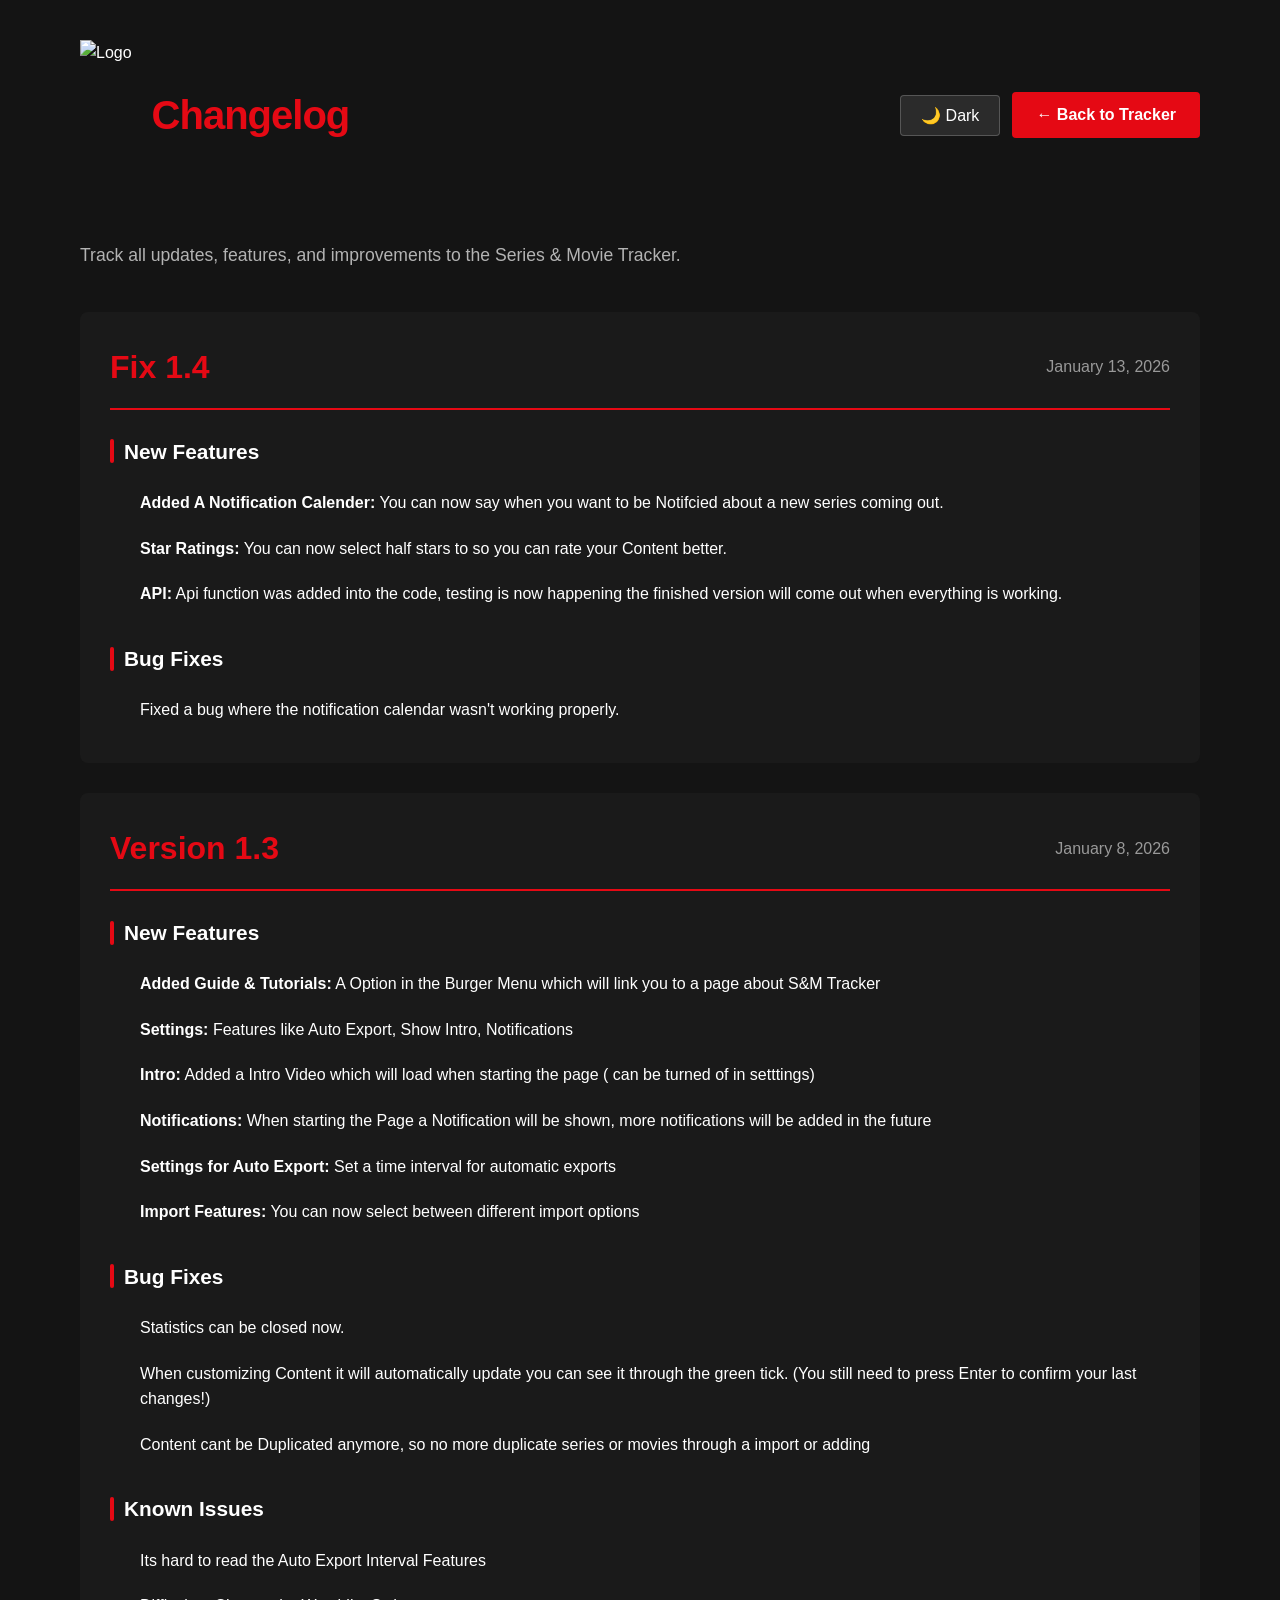
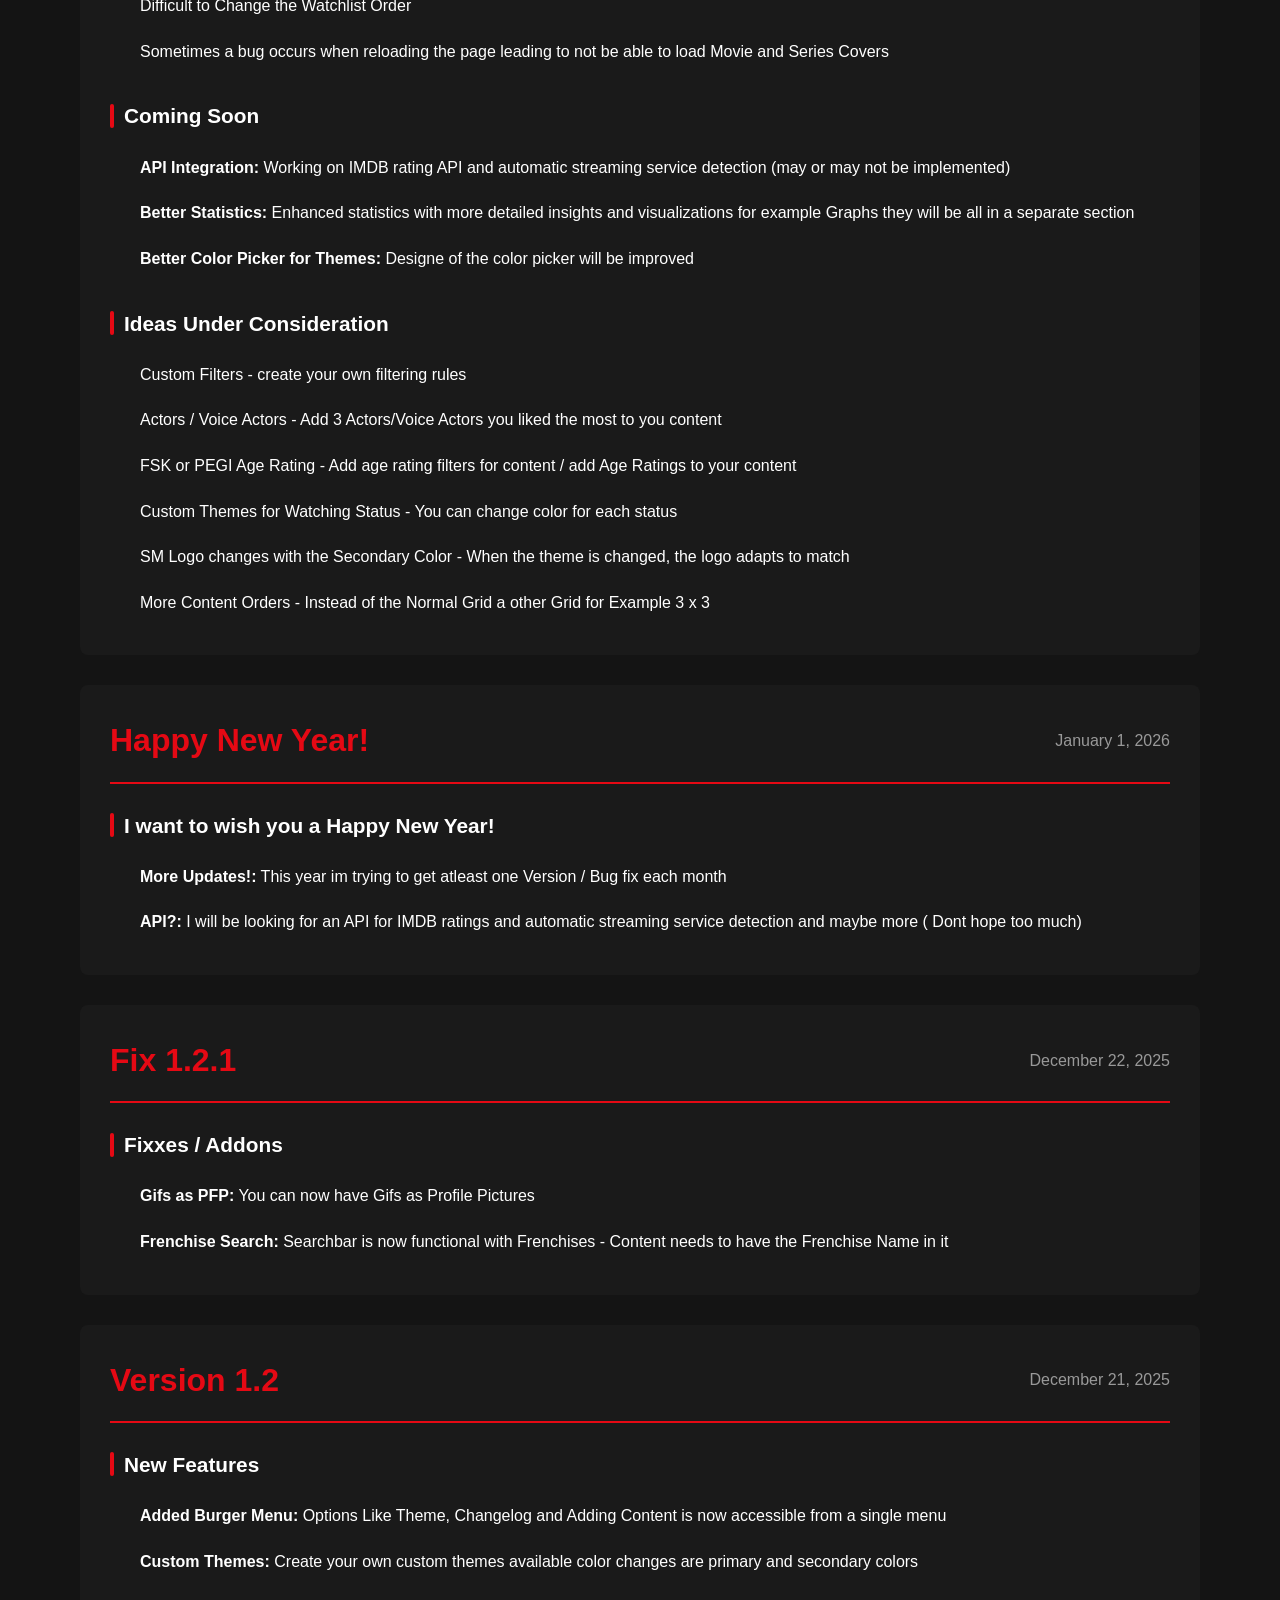
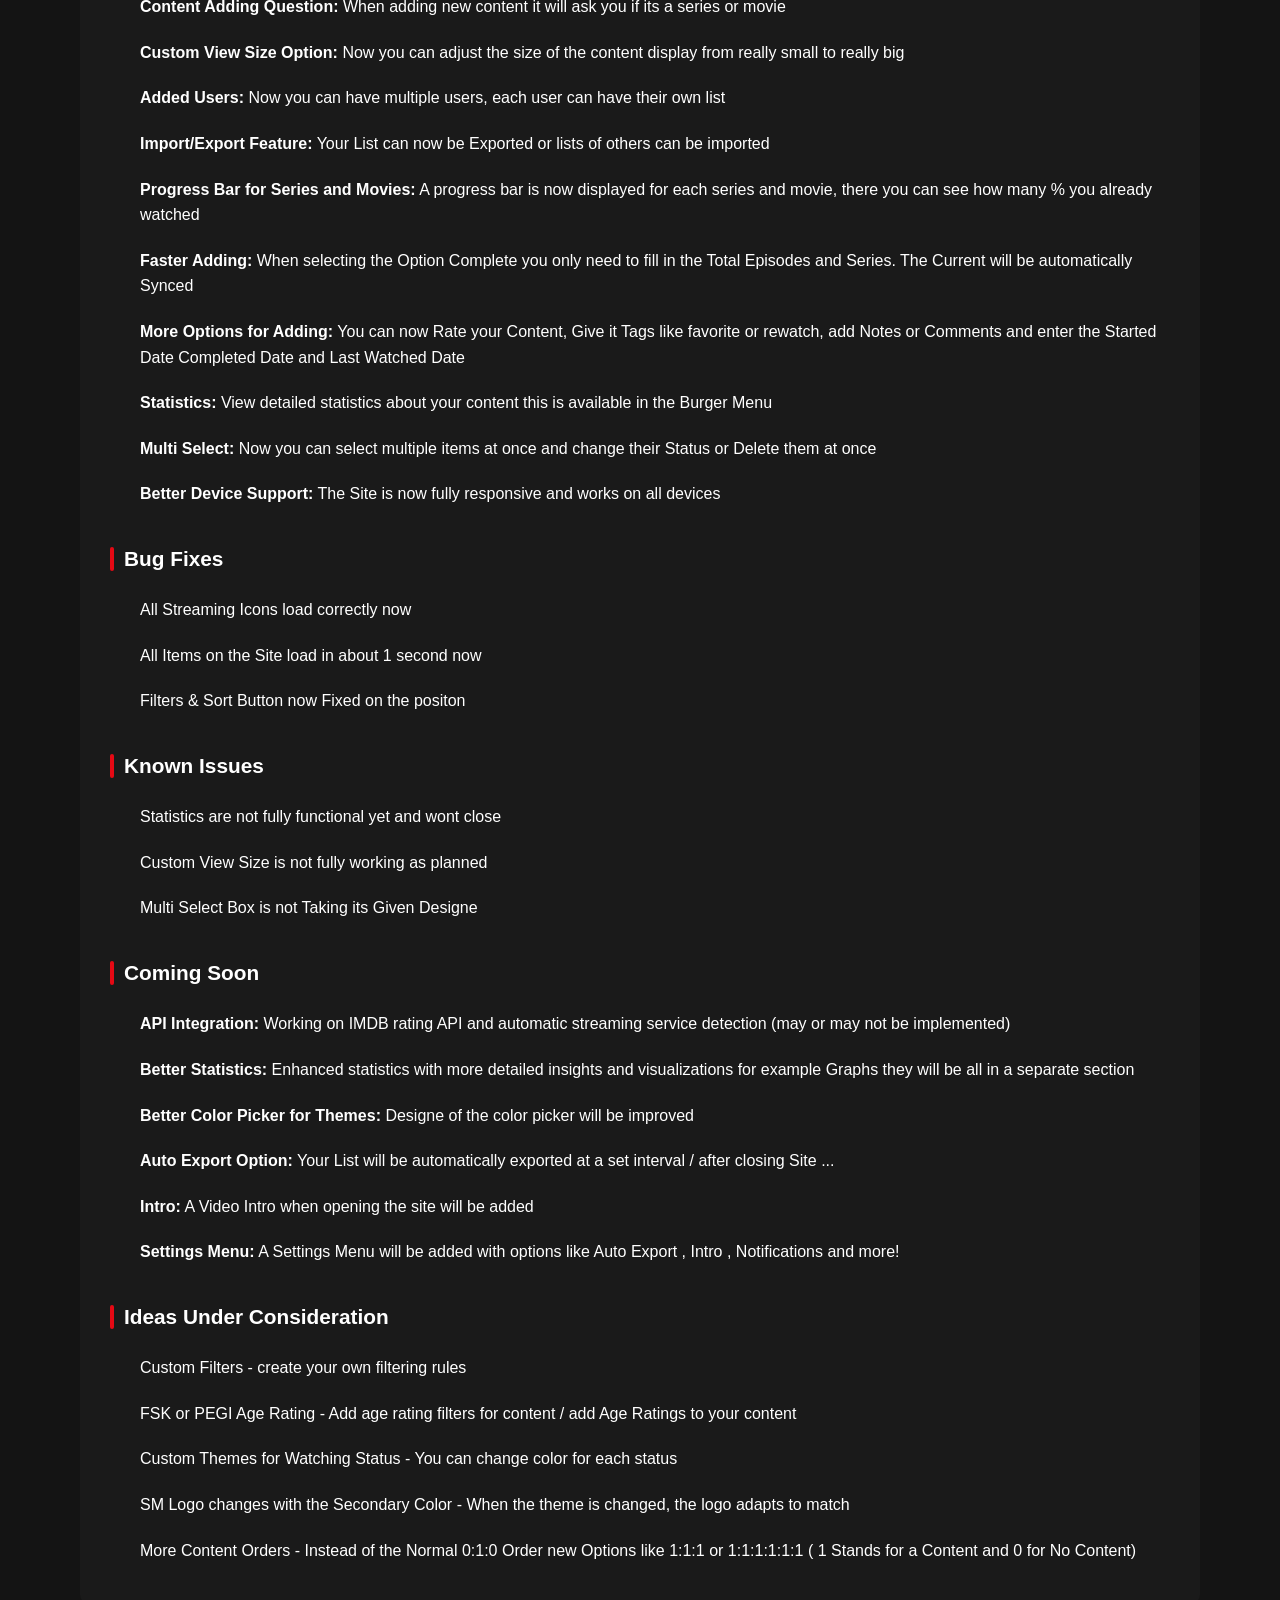
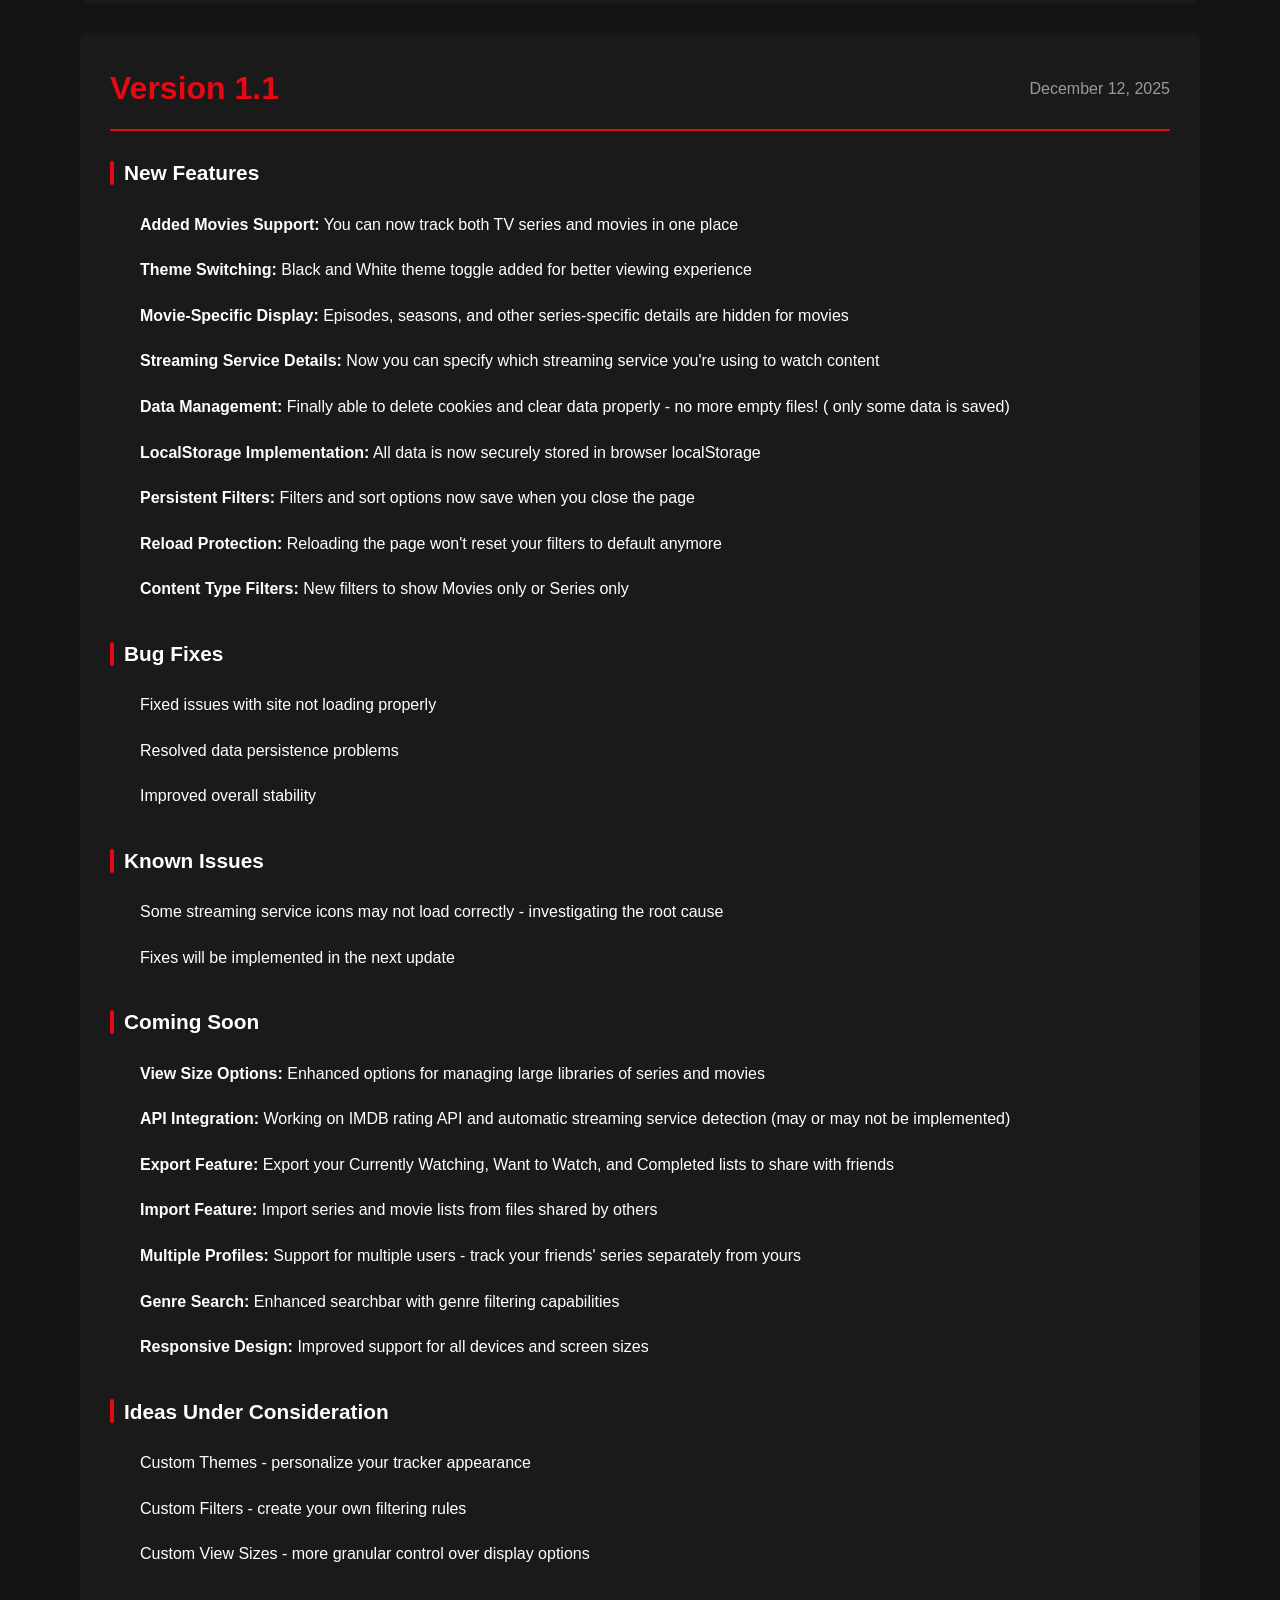
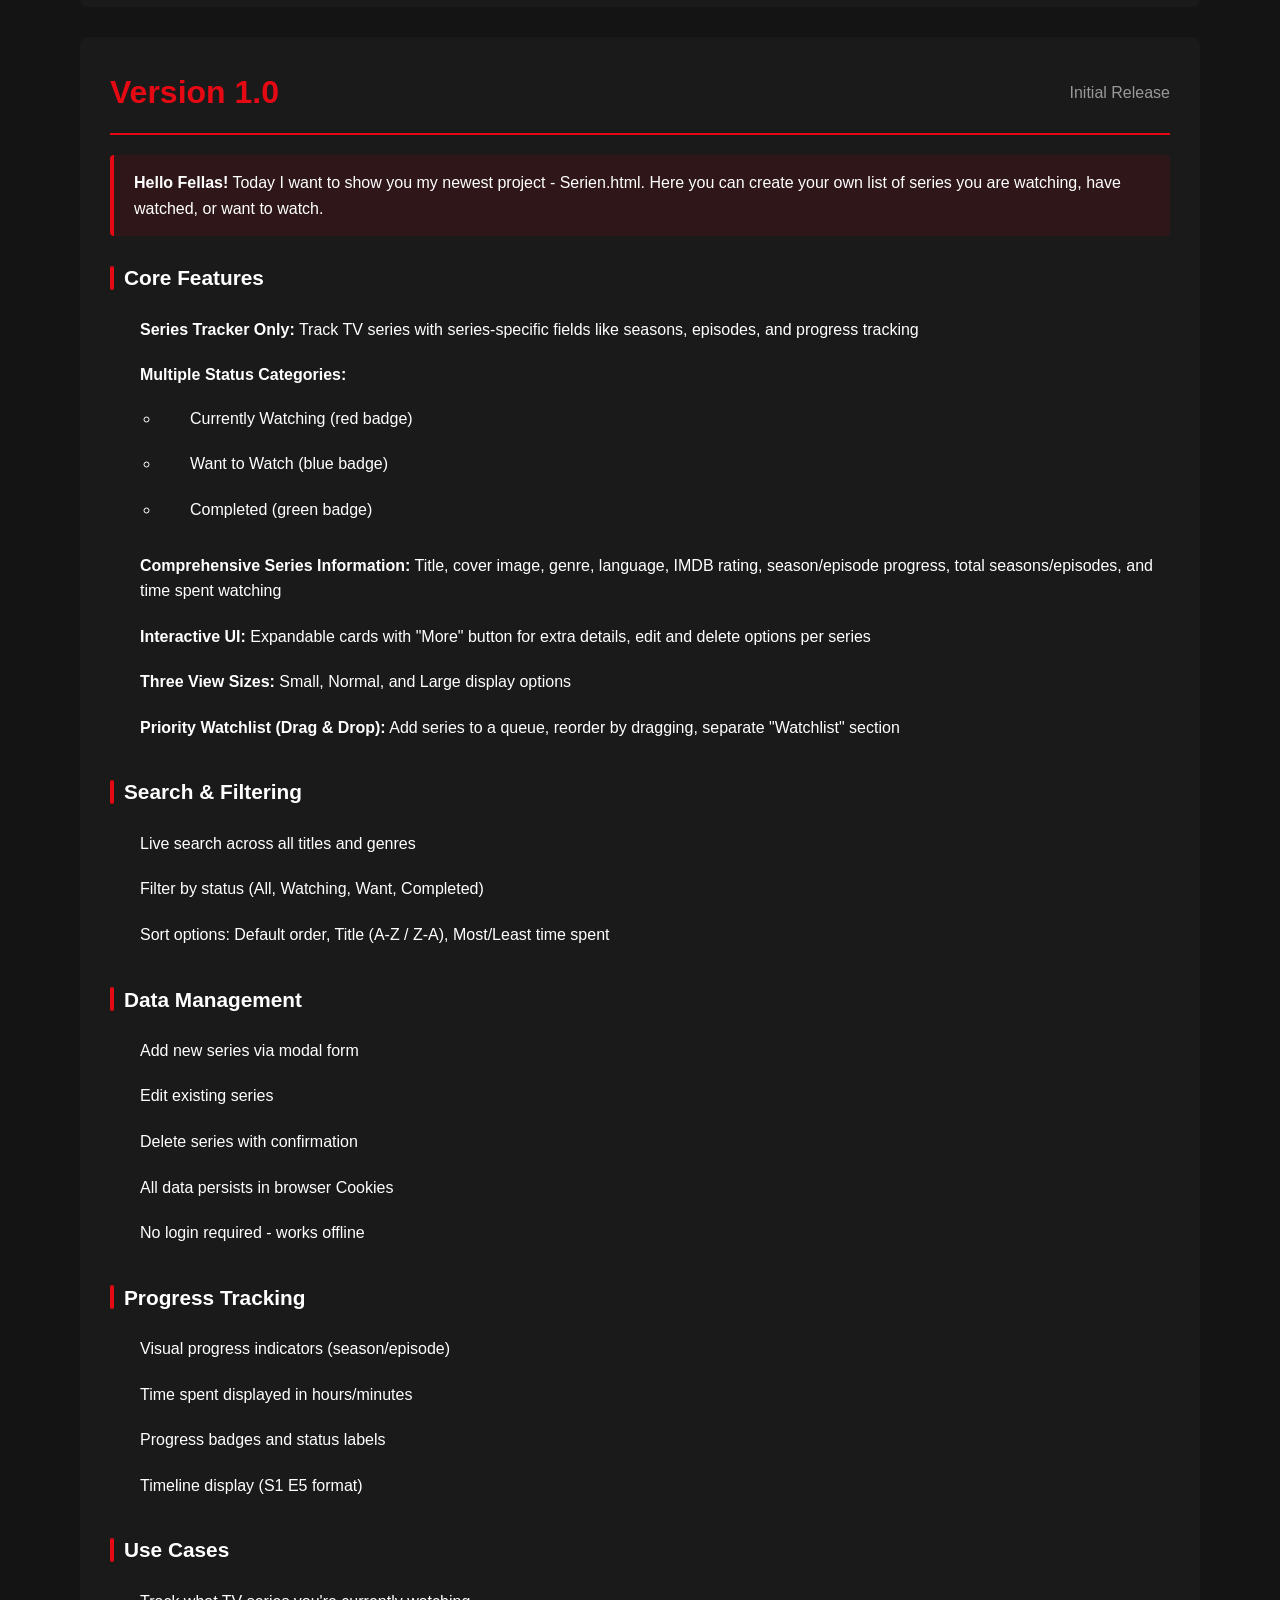
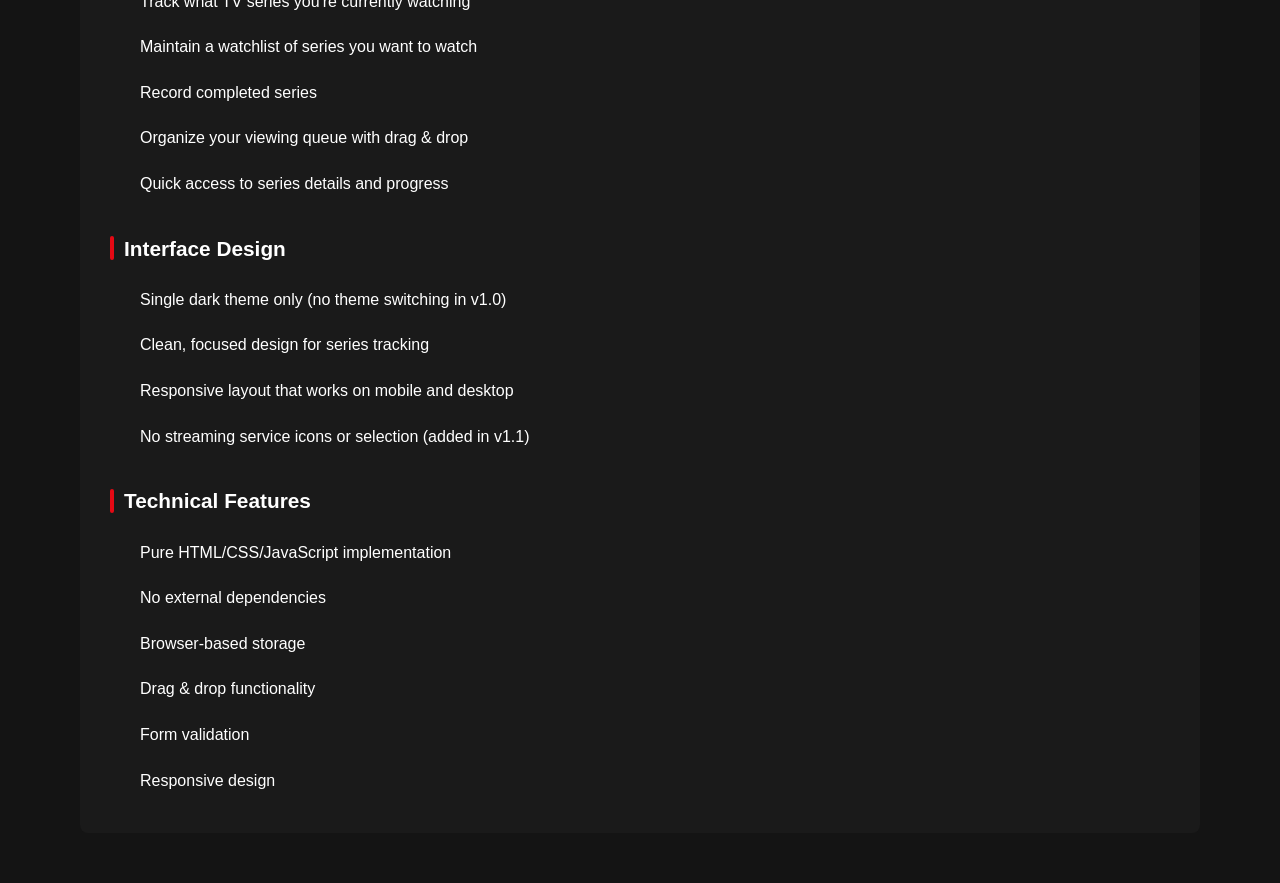
==== ChangelogSerien.html @ c79b3bf5 "Add files via upload" ====
<!DOCTYPE html>
<html lang="en">
<head>
    <meta charset="UTF-8">
    <meta name="viewport" content="width=device-width, initial-scale=1.0">
    <link rel="icon" type="image/png" sizes="512x512" href="https://img.icons8.com/?size=100&id=yPOgUFWHVx7X&format=png&color=000000">
    <title>Changelog - Series & Movie Tracker</title>
    <style>
        * {
            margin: 0;
            padding: 0;
            box-sizing: border-box;
            font-family: 'Helvetica Neue', Arial, sans-serif;
        }

        body {
            background-color: #141414;
            color: #ffffff;
            line-height: 1.6;
            transition: background-color 0.3s, color 0.3s;
        }

        body.light-theme {
            background-color: #f5f5f5;
            color: #333333;
        }

        body.light-theme .version-card {
            background-color: #ffffff;
            box-shadow: 0 2px 8px rgba(0, 0, 0, 0.1);
        }

        body.light-theme .section-title {
            color: #333333;
        }

        body.light-theme .theme-toggle {
            background-color: rgba(0, 0, 0, 0.05);
            color: #333333;
            border: 1px solid #ddd;
        }

        body.light-theme .nav-link {
            background-color: rgba(0, 0, 0, 0.05);
            color: #333333;
            border: 1px solid #ddd;
        }

        body.light-theme h1 {
            color: #e50914;
        }

        .container {
            max-width: 1200px;
            margin: 0 auto;
            padding: 20px 40px;
        }

        header {
            display: flex;
            justify-content: space-between;
            align-items: center;
            padding: 20px 0;
            margin-bottom: 30px;
            flex-wrap: wrap;
            gap: 20px;
        }

        .header-left {
            display: flex;
            align-items: center;
            gap: 20px;
        }

        .header-controls {
            display: flex;
            gap: 12px;
            align-items: center;
        }

        h1 {
            color: #e50914;
            font-size: 2.5rem;
            font-weight: 700;
            letter-spacing: -1px;
        }

        .theme-toggle {
            background-color: rgba(255, 255, 255, 0.1);
            color: #ffffff;
            border: 1px solid rgba(255, 255, 255, 0.2);
            padding: 10px 20px;
            border-radius: 4px;
            cursor: pointer;
            font-size: 1rem;
            transition: all 0.2s;
        }

        .theme-toggle:hover {
            background-color: rgba(255, 255, 255, 0.15);
        }

        body.light-theme .theme-toggle:hover {
            background-color: rgba(0, 0, 0, 0.1);
        }

        .nav-link {
            background-color: #e50914;
            color: white;
            border: none;
            padding: 10px 24px;
            border-radius: 4px;
            cursor: pointer;
            font-weight: 600;
            font-size: 1rem;
            transition: background-color 0.2s;
            text-decoration: none;
            display: inline-block;
        }

        .nav-link:hover {
            background-color: #f40612;
        }

        .changelog-content {
            margin-top: 30px;
        }

        .version-card {
            background-color: #1a1a1a;
            border-radius: 8px;
            padding: 30px;
            margin-bottom: 30px;
            transition: all 0.3s;
        }

        .version-card:hover {
            background-color: #222;
            transform: translateY(-2px);
        }

        .version-header {
            display: flex;
            justify-content: space-between;
            align-items: center;
            margin-bottom: 20px;
            border-bottom: 2px solid #e50914;
            padding-bottom: 15px;
        }

        .version-number {
            font-size: 2rem;
            font-weight: 700;
            color: #e50914;
        }

        .version-date {
            font-size: 1rem;
            color: #999;
        }

        .section-title {
            font-size: 1.3rem;
            font-weight: 600;
            color: #ffffff;
            margin-top: 25px;
            margin-bottom: 12px;
            display: flex;
            align-items: center;
            gap: 10px;
        }

        .section-title::before {
            content: '';
            width: 4px;
            height: 24px;
            background-color: #e50914;
            border-radius: 2px;
        }

        .feature-list, .bug-list, .future-list, .idea-list {
            list-style: none;
            padding-left: 0;
        }

        .feature-list li, .bug-list li, .future-list li, .idea-list li {
            padding: 10px 0;
            padding-left: 30px;
            position: relative;
            line-height: 1.6;
        }

        .feature-list li::before {
            content: '';
            position: absolute;
            left: 0;
            top: 10px;
        }

        .bug-list li::before {
            content: '';
            position: absolute;
            left: 0;
            top: 10px;
        }

        .future-list li::before {
            content: '';
            position: absolute;
            left: 0;
            top: 10px;
        }

        .idea-list li::before {
            content: '';
            position: absolute;
            left: 0;
            top: 10px;
        }

        .note-section {
            background-color: rgba(229, 9, 20, 0.1);
            border-left: 4px solid #e50914;
            padding: 15px 20px;
            margin-top: 20px;
            border-radius: 4px;
        }

        .note-section p {
            margin: 0;
            color: #ffffff;
        }

        body.light-theme .note-section {
            background-color: rgba(229, 9, 20, 0.05);
        }

        body.light-theme .note-section p {
            color: #333333;
        }

        .intro-text {
            font-size: 1.1rem;
            color: #b3b3b3;
            margin-bottom: 40px;
            line-height: 1.8;
        }

        body.light-theme .intro-text {
            color: #666666;
        }

        @media (max-width: 768px) {
            .container {
                padding: 20px;
            }

            header {
                flex-direction: column;
                align-items: flex-start;
            }

            .header-left {
                flex-direction: column;
                align-items: flex-start;
                width: 100%;
            }

            .header-controls {
                width: 100%;
                justify-content: space-between;
            }

            h1 {
                font-size: 2rem;
            }

            .version-number {
                font-size: 1.5rem;
            }

            .version-header {
                flex-direction: column;
                align-items: flex-start;
                gap: 10px;
            }
        }
    </style>
</head>
<body>
    <div class="container">
        <header>
            <div class="header-left">
                <img src="https://i.imgur.com/zopUQf6.png" style="height: 150px;" alt="Logo">
                <h1>Changelog</h1>
            </div>
            <div class="header-controls">
                <button class="theme-toggle" id="themeToggle">🌙 Dark</button>
                <a href="Serien.html" class="nav-link">← Back to Tracker</a>
            </div>
        </header>

        <div class="intro-text">
            Track all updates, features, and improvements to the Series & Movie Tracker.
        </div>
          <div class="changelog-content">
            <!-- Fix 1.4 -->
            <div class="version-card">
                <div class="version-header">
                    <span class="version-number">Fix 1.4</span>
                    <span class="version-date">January 13, 2026</span>
                </div>

                <h3 class="section-title">New Features</h3>
                <ul class="feature-list">
                    <li><strong>Added A Notification Calender:</strong> You can now say when you want to be Notifcied about a new series coming out.</li>
                    <li><strong>Star Ratings:</strong> You can now select half stars to so you can rate your Content better.</li>
                    <li><strong>API:</strong> Api function was added into the code, testing is now happening the finished version will come out when everything is working.</li>
                </ul>

                <h3 class="section-title">Bug Fixes</h3>
                <ul class="feature-list">
                    <li>Fixed a bug where the notification calendar wasn't working properly.</li>
                </ul>
            </div>
     <!-- Version 1.3 -->
            <div class="version-card">
                <div class="version-header">
                    <span class="version-number">Version 1.3</span>
                    <span class="version-date">January 8, 2026</span>
                </div>

                <h3 class="section-title">New Features</h3>
                <ul class="feature-list">
                    <li><strong>Added Guide & Tutorials:</strong> A Option in the Burger Menu which will link you to a page about S&M Tracker</li>
                    <li><strong>Settings:</strong> Features like Auto Export, Show Intro, Notifications</li>
                    <li><strong>Intro:</strong> Added a Intro Video which will load when starting the page ( can be turned of in setttings)</li>
                    <li><strong>Notifications:</strong> When starting the Page a Notification will be shown, more notifications will be added in the future</li>
                    <li><strong>Settings for Auto Export:</strong> Set a time interval for automatic exports</li>
                    <li><strong>Import Features:</strong> You can now select between different import options</li>
                </ul>

                <h3 class="section-title">Bug Fixes</h3>
                <ul class="feature-list">
                    <li>Statistics can be closed now.</li>
                    <li> When customizing Content it will automatically update you can see it through the green tick. (You still need to press Enter to confirm your last changes!)
                    </li>
                    <li>Content cant be Duplicated anymore, so no more duplicate series or movies through a import or adding</li>
                </ul>

                <h3 class="section-title">Known Issues</h3>
                <ul class="bug-list">
                    <li>Its hard to read the Auto Export Interval Features</li>
                    <li>Difficult to Change the Watchlist Order </li>
                    <li>Sometimes a bug occurs when reloading the page leading to not be able to load Movie and Series Covers</li>
                </ul>

                <h3 class="section-title">Coming Soon</h3>
                <ul class="future-list">
                    <li><strong>API Integration:</strong> Working on IMDB rating API and automatic streaming service detection (may or may not be implemented)</li>
                    <li><strong>Better Statistics:</strong> Enhanced statistics with more detailed insights and visualizations for example Graphs they will be all in a separate section</li>
                    <li><strong>Better Color Picker for Themes:</strong> Designe of the color picker will be improved</li>

                <h3 class="section-title">Ideas Under Consideration</h3>
                <ul class="idea-list">
                    <li>Custom Filters - create your own filtering rules</li>
                    <li>Actors / Voice Actors - Add 3 Actors/Voice Actors you liked the most to you content</li>
                    <li>FSK or PEGI Age Rating - Add age rating filters for content / add Age Ratings to your content</li>
                    <li>Custom Themes for Watching Status - You can change color for each status</li>
                    <li>SM Logo changes with the Secondary Color - When the theme is changed, the logo adapts to match</li>
                    <li>More Content Orders - Instead of the Normal Grid a other Grid for Example 3 x 3 </li>
                </ul>
            </div>
            <div class="changelog-content">
            <!-- Happy New Year 2026 -->
            <div class="version-card">
                <div class="version-header">
                    <span class="version-number">Happy New Year!</span>
                    <span class="version-date">January 1, 2026</span>
                </div>

                <h3 class="section-title">I want to wish you a Happy New Year!</h3>
                <ul class="feature-list">
                    <li><strong>More Updates!:</strong> This year im trying to get atleast one Version / Bug fix each month</li>
                    <li><strong>API?:</strong> I will be looking for  an API for IMDB ratings and automatic streaming service detection and maybe more ( Dont hope too much)</li>
                </ul>
            </div>

         <div class="changelog-content">
            <!-- Fix 1.2.1 -->
            <div class="version-card">
                <div class="version-header">
                    <span class="version-number">Fix 1.2.1</span>
                    <span class="version-date">December 22, 2025</span>
                </div>

                <h3 class="section-title">Fixxes / Addons</h3>
                <ul class="feature-list">
                    <li><strong>Gifs as PFP:</strong> You can now have Gifs as Profile Pictures</li>
                    <li><strong>Frenchise Search:</strong> Searchbar is now functional with Frenchises - Content needs to have the Frenchise Name in it</li>
                </ul>
            </div>

        <div class="changelog-content">
            <!-- Version 1.2 -->
            <div class="version-card">
                <div class="version-header">
                    <span class="version-number">Version 1.2</span>
                    <span class="version-date">December 21, 2025</span>
                </div>

                <h3 class="section-title">New Features</h3>
                <ul class="feature-list">
                    <li><strong>Added Burger Menu:</strong> Options Like Theme, Changelog and Adding Content is now accessible from a single menu</li>
                    <li><strong>Custom Themes:</strong> Create your own custom themes available color changes are primary and secondary colors</li>
                    <li><strong>Content Adding Question:</strong> When adding new content it will ask you if its a series or movie</li>
                    <li><strong>Custom View Size Option:</strong> Now you can adjust the size of the content display from really small to really big</li>
                    <li><strong>Added Users:</strong> Now you can have multiple users, each user can have their own list</li>
                    <li><strong>Import/Export Feature:</strong> Your List can now be Exported or lists of others can be imported</li>
                    <li><strong>Progress Bar for Series and Movies:</strong> A progress bar is now displayed for each series and movie, there you can see how many % you already watched</li>
                    <li><strong>Faster Adding:</strong> When selecting the Option Complete you only need to fill in the Total Episodes and Series. The Current will be automatically Synced</li>
                    <li><strong>More Options for Adding:</strong> You can now Rate your Content, Give it Tags like favorite or rewatch, add Notes or Comments and enter the Started Date Completed Date and Last Watched Date</li>
                    <li><strong>Statistics:</strong> View detailed statistics about your content this is available in the Burger Menu</li>
                    <li><strong>Multi Select:</strong> Now you can select multiple items at once and change their Status or Delete them at once</li>
                    <li><strong>Better Device Support:</strong> The Site is now fully responsive and works on all devices</li>
                </ul>

                <h3 class="section-title">Bug Fixes</h3>
                <ul class="feature-list">
                    <li>All Streaming Icons load correctly now</li>
                    <li> All Items on the Site load in about 1 second now</li>
                    <li>Filters & Sort Button now Fixed on the positon</li>
                </ul>

                <h3 class="section-title">Known Issues</h3>
                <ul class="bug-list">
                    <li>Statistics are not fully functional yet and wont close</li>
                    <li>Custom View Size is not fully working as planned</li>
                    <li>Multi Select Box is not Taking its Given Designe</li>
                </ul>

                <h3 class="section-title">Coming Soon</h3>
                <ul class="future-list">
                    <li><strong>API Integration:</strong> Working on IMDB rating API and automatic streaming service detection (may or may not be implemented)</li>
                    <li><strong>Better Statistics:</strong> Enhanced statistics with more detailed insights and visualizations for example Graphs they will be all in a separate section</li>
                    <li><strong>Better Color Picker for Themes:</strong> Designe of the color picker will be improved</li>
                    <li><strong>Auto Export Option:</strong> Your List will be automatically exported at a set interval / after closing Site ...</li>
                    <li><strong>Intro:</strong> A Video Intro when opening the site will be added</li>
                    <li><strong>Settings Menu:</strong> A Settings Menu will be added with options like Auto Export , Intro , Notifications and more!</li>

                <h3 class="section-title">Ideas Under Consideration</h3>
                <ul class="idea-list">
                    <li>Custom Filters - create your own filtering rules</li>
                    <li>FSK or PEGI Age Rating - Add age rating filters for content / add Age Ratings to your content</li>
                    <li>Custom Themes for Watching Status - You can change color for each status</li>
                    <li>SM Logo changes with the Secondary Color - When the theme is changed, the logo adapts to match</li>
                    <li>More Content Orders - Instead of the Normal 0:1:0 Order new Options like 1:1:1 or 1:1:1:1:1:1  ( 1 Stands for a Content and 0 for No Content)</li>
                </ul>
            </div>
        <div class="changelog-content">
            <!-- Version 1.1 -->
            <div class="version-card">
                <div class="version-header">
                    <span class="version-number">Version 1.1</span>
                    <span class="version-date">December 12, 2025</span>
                </div>

                <h3 class="section-title">New Features</h3>
                <ul class="feature-list">
                    <li><strong>Added Movies Support:</strong> You can now track both TV series and movies in one place</li>
                    <li><strong>Theme Switching:</strong> Black and White theme toggle added for better viewing experience</li>
                    <li><strong>Movie-Specific Display:</strong> Episodes, seasons, and other series-specific details are hidden for movies</li>
                    <li><strong>Streaming Service Details:</strong> Now you can specify which streaming service you're using to watch content</li>
                    <li><strong>Data Management:</strong> Finally able to delete cookies and clear data properly - no more empty files! ( only some data is saved)</li>
                    <li><strong>LocalStorage Implementation:</strong> All data is now securely stored in browser localStorage</li>
                    <li><strong>Persistent Filters:</strong> Filters and sort options now save when you close the page</li>
                    <li><strong>Reload Protection:</strong> Reloading the page won't reset your filters to default anymore</li>
                    <li><strong>Content Type Filters:</strong> New filters to show Movies only or Series only</li>
                </ul>

                <h3 class="section-title">Bug Fixes</h3>
                <ul class="feature-list">
                    <li>Fixed issues with site not loading properly</li>
                    <li>Resolved data persistence problems</li>
                    <li>Improved overall stability</li>
                </ul>

                <h3 class="section-title">Known Issues</h3>
                <ul class="bug-list">
                    <li>Some streaming service icons may not load correctly - investigating the root cause</li>
                    <li>Fixes will be implemented in the next update</li>
                </ul>

                <h3 class="section-title">Coming Soon</h3>
                <ul class="future-list">
                    <li><strong>View Size Options:</strong> Enhanced options for managing large libraries of series and movies</li>
                    <li><strong>API Integration:</strong> Working on IMDB rating API and automatic streaming service detection (may or may not be implemented)</li>
                    <li><strong>Export Feature:</strong> Export your Currently Watching, Want to Watch, and Completed lists to share with friends</li>
                    <li><strong>Import Feature:</strong> Import series and movie lists from files shared by others</li>
                    <li><strong>Multiple Profiles:</strong> Support for multiple users - track your friends' series separately from yours</li>
                    <li><strong>Genre Search:</strong> Enhanced searchbar with genre filtering capabilities</li>
                    <li><strong>Responsive Design:</strong> Improved support for all devices and screen sizes</li>
                </ul>

                <h3 class="section-title">Ideas Under Consideration</h3>
                <ul class="idea-list">
                    <li>Custom Themes - personalize your tracker appearance</li>
                    <li>Custom Filters - create your own filtering rules</li>
                    <li>Custom View Sizes - more granular control over display options</li>
                </ul>
            </div>

            <!-- Version 1.0 -->
            <div class="version-card">
                <div class="version-header">
                    <span class="version-number">Version 1.0</span>
                    <span class="version-date">Initial Release</span>
                </div>

                <div class="note-section">
                    <p><strong>Hello Fellas!</strong> Today I want to show you my newest project - Serien.html. Here you can create your own list of series you are watching, have watched, or want to watch.</p>
                </div>

                <h3 class="section-title">Core Features</h3>
                <ul class="feature-list">
                    <li><strong>Series Tracker Only:</strong> Track TV series with series-specific fields like seasons, episodes, and progress tracking</li>
                    <li><strong>Multiple Status Categories:</strong>
                        <ul style="margin-top: 8px; margin-left: 20px;">
                            <li>Currently Watching (red badge)</li>
                            <li>Want to Watch (blue badge)</li>
                            <li>Completed (green badge)</li>
                        </ul>
                    </li>
                    <li><strong>Comprehensive Series Information:</strong> Title, cover image, genre, language, IMDB rating, season/episode progress, total seasons/episodes, and time spent watching</li>
                    <li><strong>Interactive UI:</strong> Expandable cards with "More" button for extra details, edit and delete options per series</li>
                    <li><strong>Three View Sizes:</strong> Small, Normal, and Large display options</li>
                    <li><strong>Priority Watchlist (Drag & Drop):</strong> Add series to a queue, reorder by dragging, separate "Watchlist" section</li>
                </ul>

                <h3 class="section-title">Search & Filtering</h3>
                <ul class="feature-list">
                    <li>Live search across all titles and genres</li>
                    <li>Filter by status (All, Watching, Want, Completed)</li>
                    <li>Sort options: Default order, Title (A-Z / Z-A), Most/Least time spent</li>
                </ul>

                <h3 class="section-title">Data Management</h3>
                <ul class="feature-list">
                    <li>Add new series via modal form</li>
                    <li>Edit existing series</li>
                    <li>Delete series with confirmation</li>
                    <li>All data persists in browser Cookies</li>
                    <li>No login required - works offline</li>
                </ul>

                <h3 class="section-title">Progress Tracking</h3>
                <ul class="feature-list">
                    <li>Visual progress indicators (season/episode)</li>
                    <li>Time spent displayed in hours/minutes</li>
                    <li>Progress badges and status labels</li>
                    <li>Timeline display (S1 E5 format)</li>
                </ul>

                <h3 class="section-title">Use Cases</h3>
                <ul class="feature-list">
                    <li>Track what TV series you're currently watching</li>
                    <li>Maintain a watchlist of series you want to watch</li>
                    <li>Record completed series</li>
                    <li>Organize your viewing queue with drag & drop</li>
                    <li>Quick access to series details and progress</li>
                </ul>

                <h3 class="section-title">Interface Design</h3>
                <ul class="feature-list">
                    <li>Single dark theme only (no theme switching in v1.0)</li>
                    <li>Clean, focused design for series tracking</li>
                    <li>Responsive layout that works on mobile and desktop</li>
                    <li>No streaming service icons or selection (added in v1.1)</li>
                </ul>

                <h3 class="section-title">Technical Features</h3>
                <ul class="feature-list">
                    <li>Pure HTML/CSS/JavaScript implementation</li>
                    <li>No external dependencies</li>
                    <li>Browser-based storage</li>
                    <li>Drag & drop functionality</li>
                    <li>Form validation</li>
                    <li>Responsive design</li>
                </ul>
            </div>
        </div>
    </div>

    <script>
        let currentTheme = 'dark';

        function loadTheme() {
            const settings = localStorage.getItem('seriesTrackerSettings');
            if (settings) {
                try {
                    const parsed = JSON.parse(settings);
                    currentTheme = parsed.theme || 'dark';
                } catch (e) {
                    console.error('Error loading theme:', e);
                }
            }
            applyTheme(currentTheme);
        }

        function applyTheme(theme) {
            currentTheme = theme;
            if (theme === 'light') {
                document.body.classList.add('light-theme');
                document.getElementById('themeToggle').textContent = '☀️ Light';
            } else {
                document.body.classList.remove('light-theme');
                document.getElementById('themeToggle').textContent = '🌙 Dark';
            }
            saveTheme();
        }

        function saveTheme() {
            const settings = localStorage.getItem('seriesTrackerSettings');
            let parsed = {};
            if (settings) {
                try {
                    parsed = JSON.parse(settings);
                } catch (e) {
                    console.error('Error parsing settings:', e);
                }
            }
            parsed.theme = currentTheme;
            localStorage.setItem('seriesTrackerSettings', JSON.stringify(parsed));
        }

        document.getElementById('themeToggle').addEventListener('click', () => {
            const newTheme = currentTheme === 'dark' ? 'light' : 'dark';
            applyTheme(newTheme);
        });

        loadTheme();
    </script>
</body>
</html>
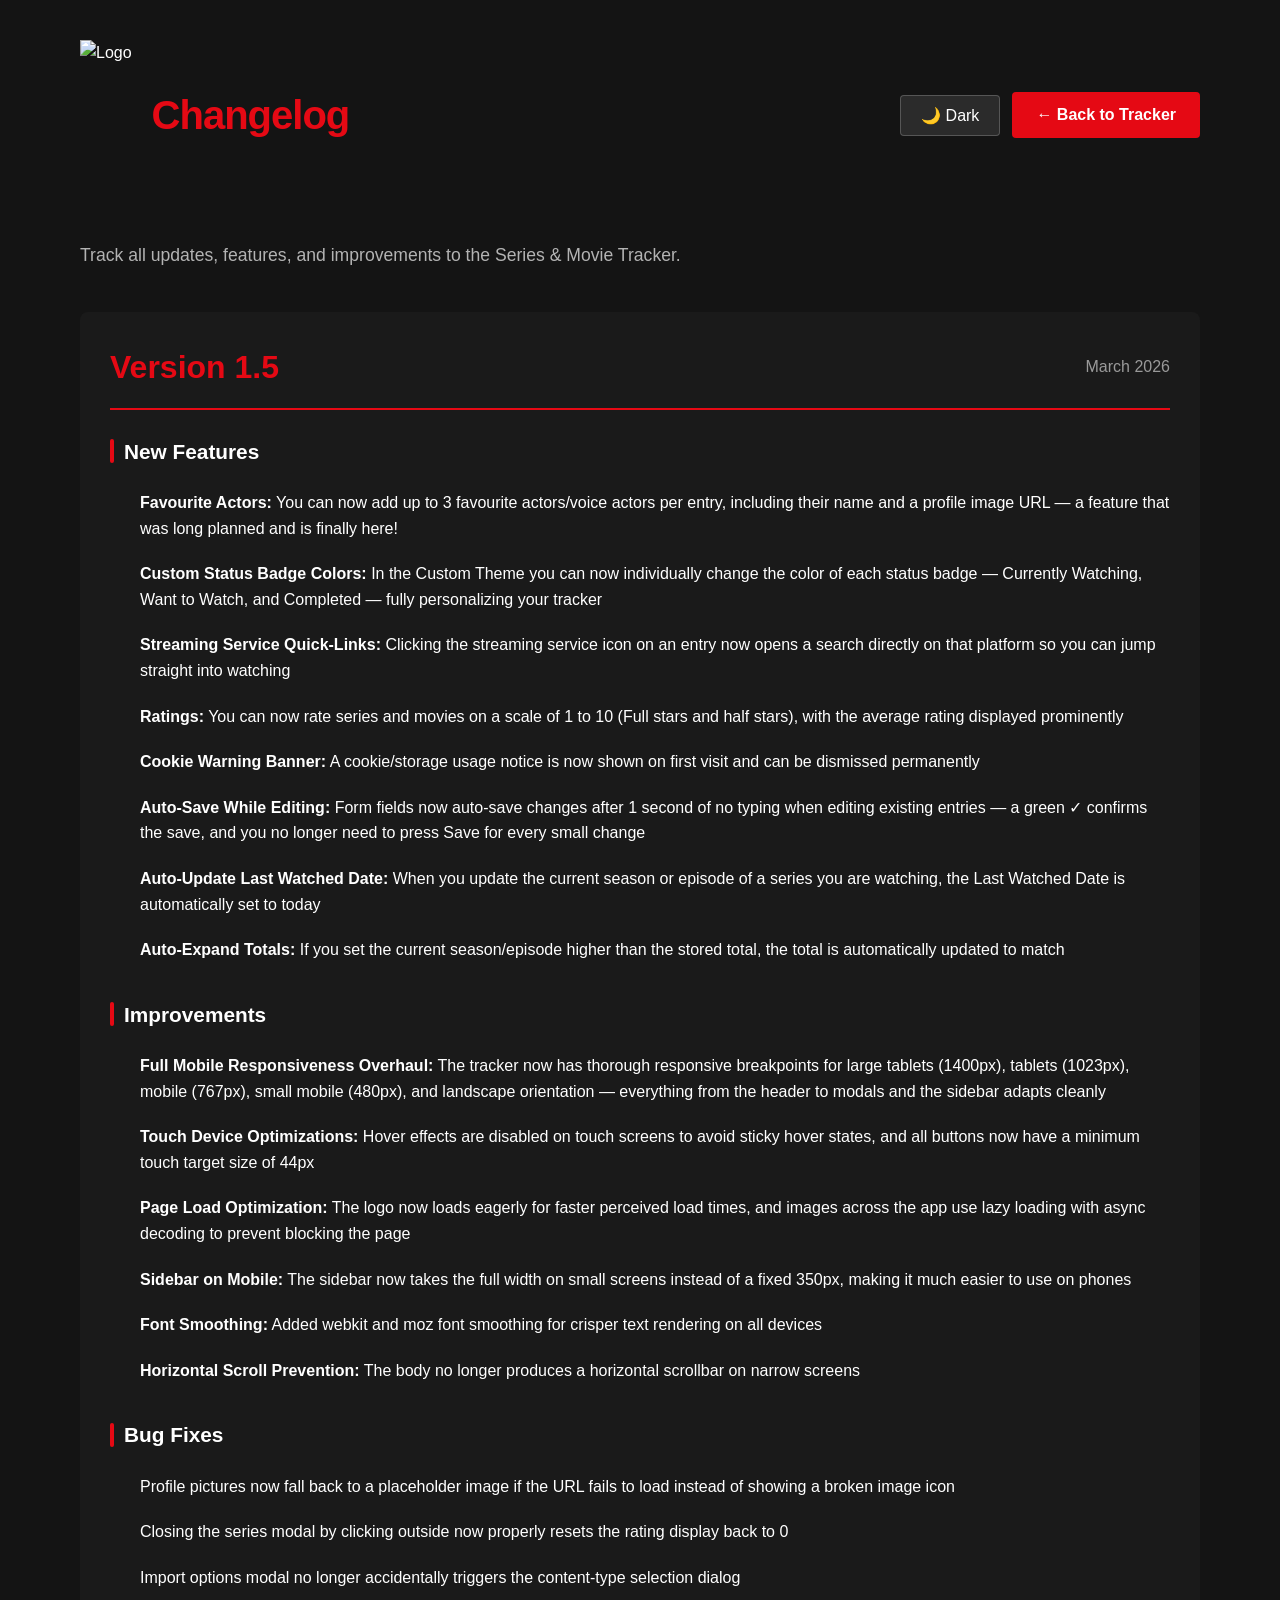
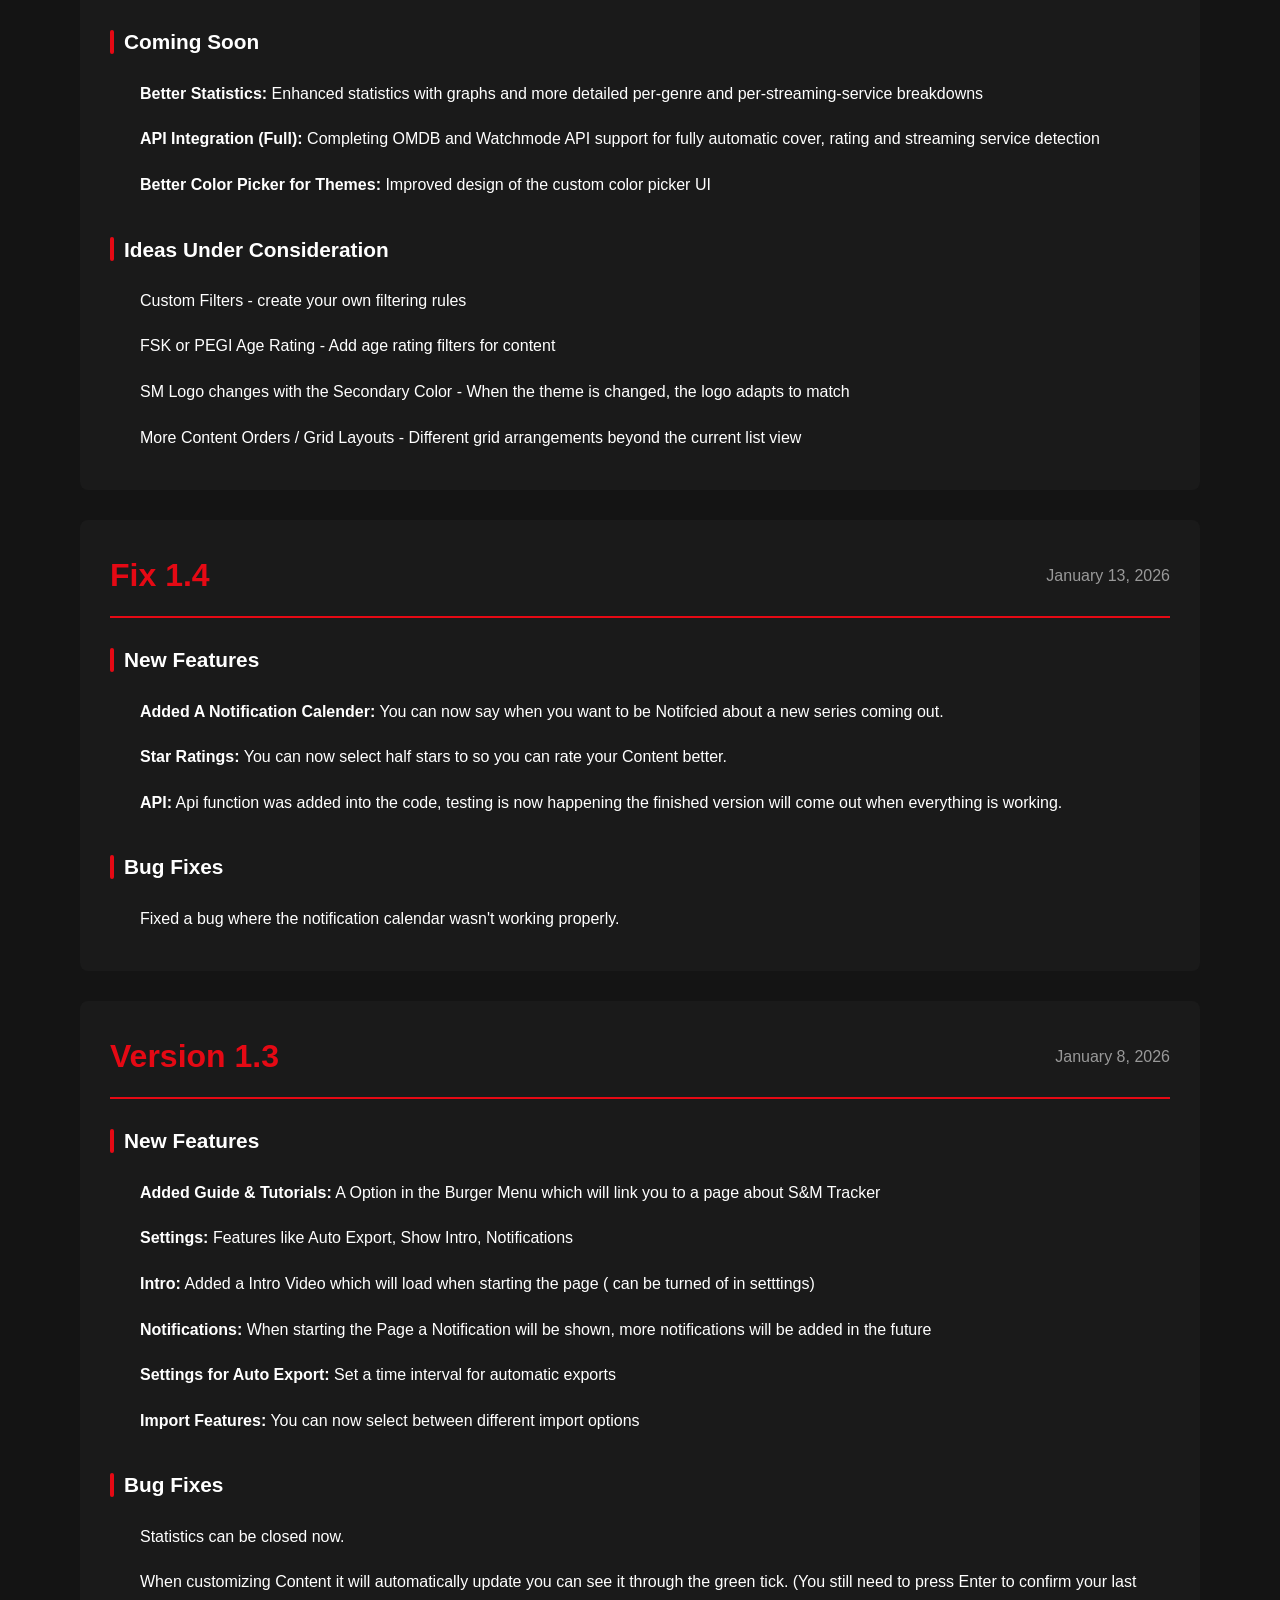
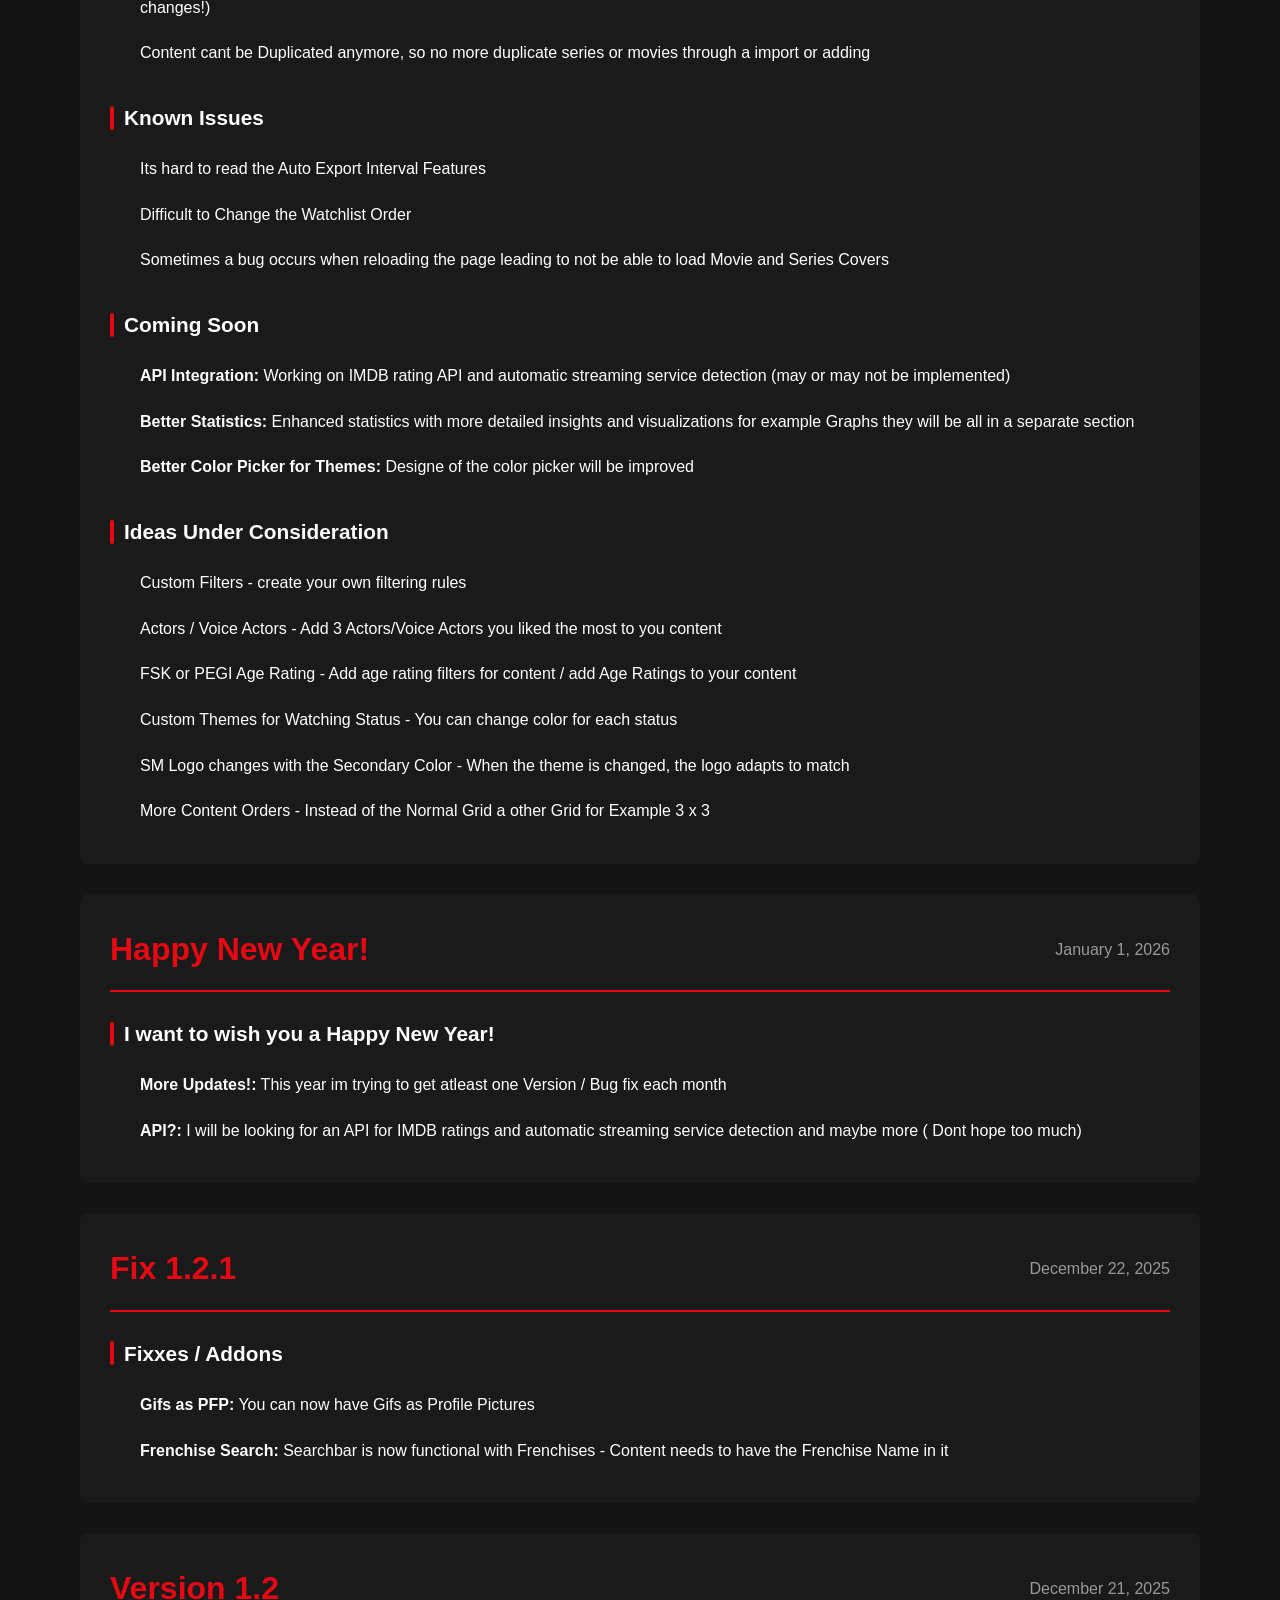
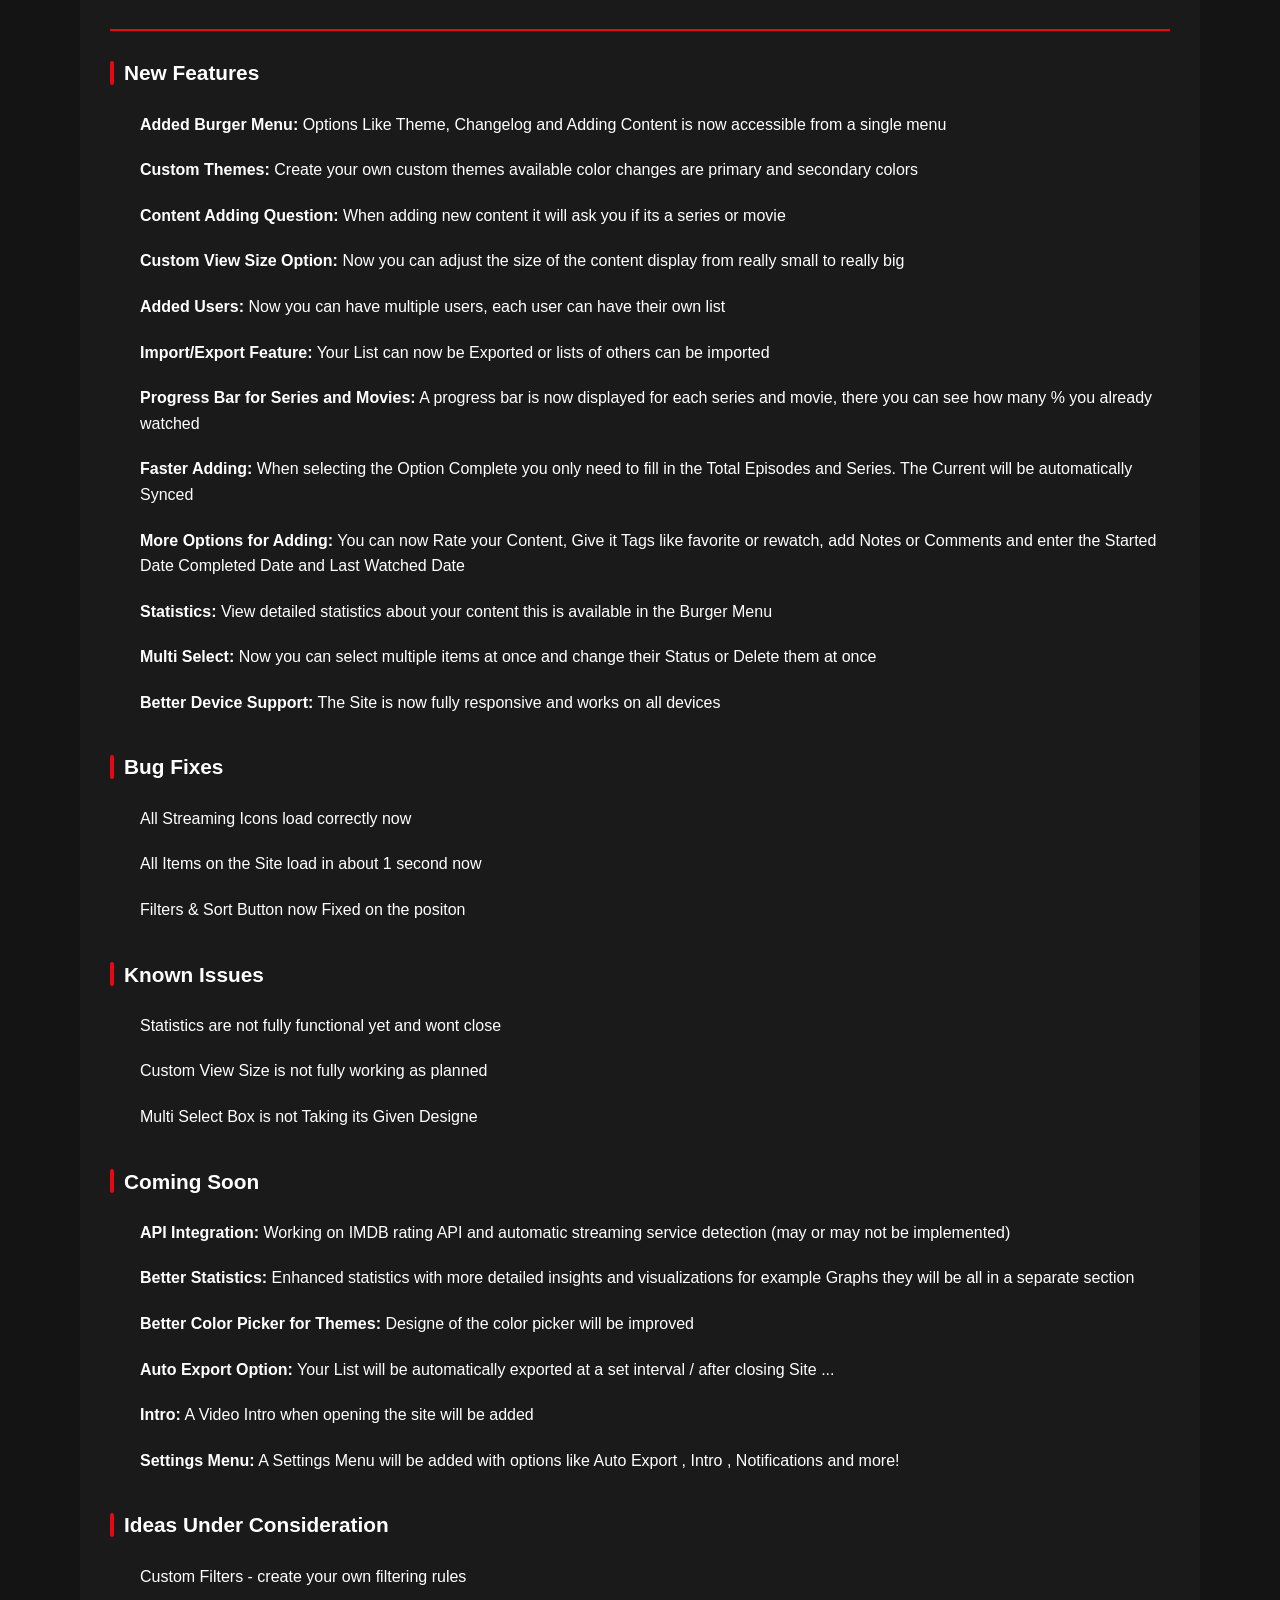
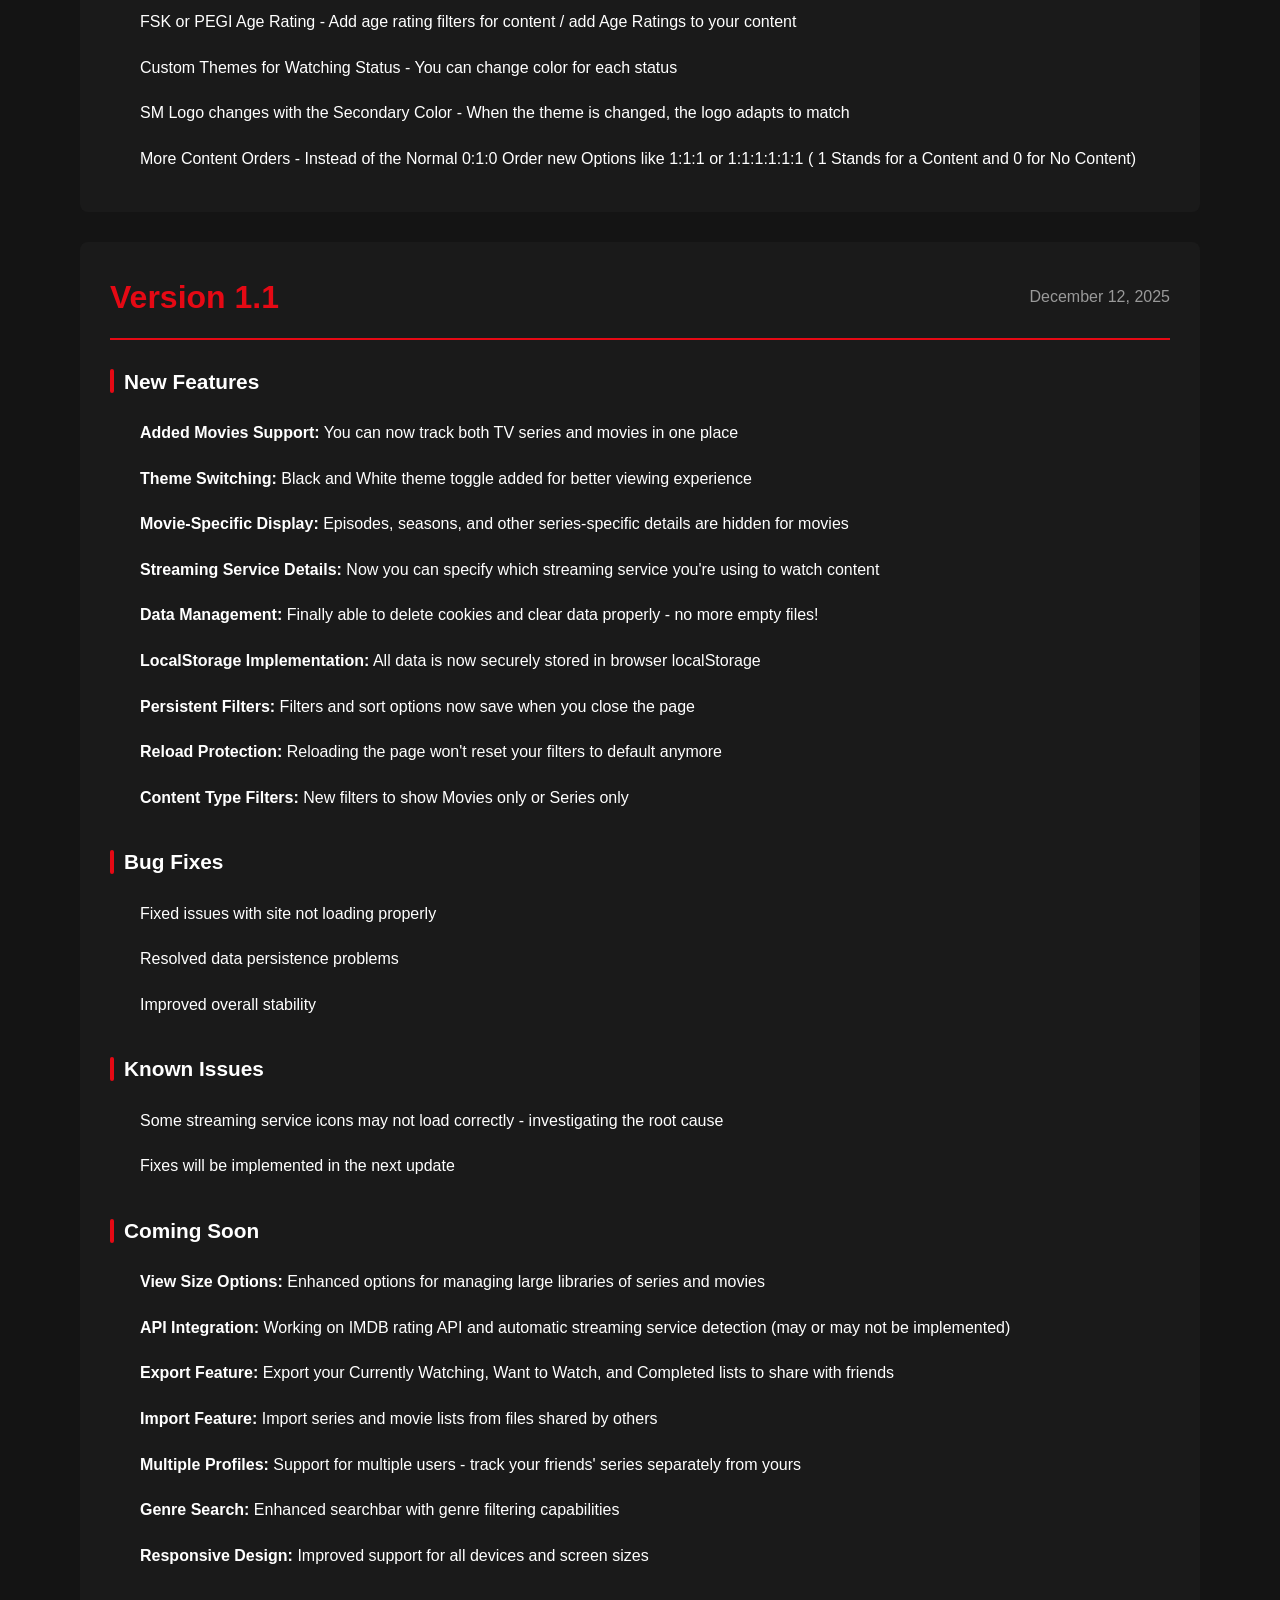
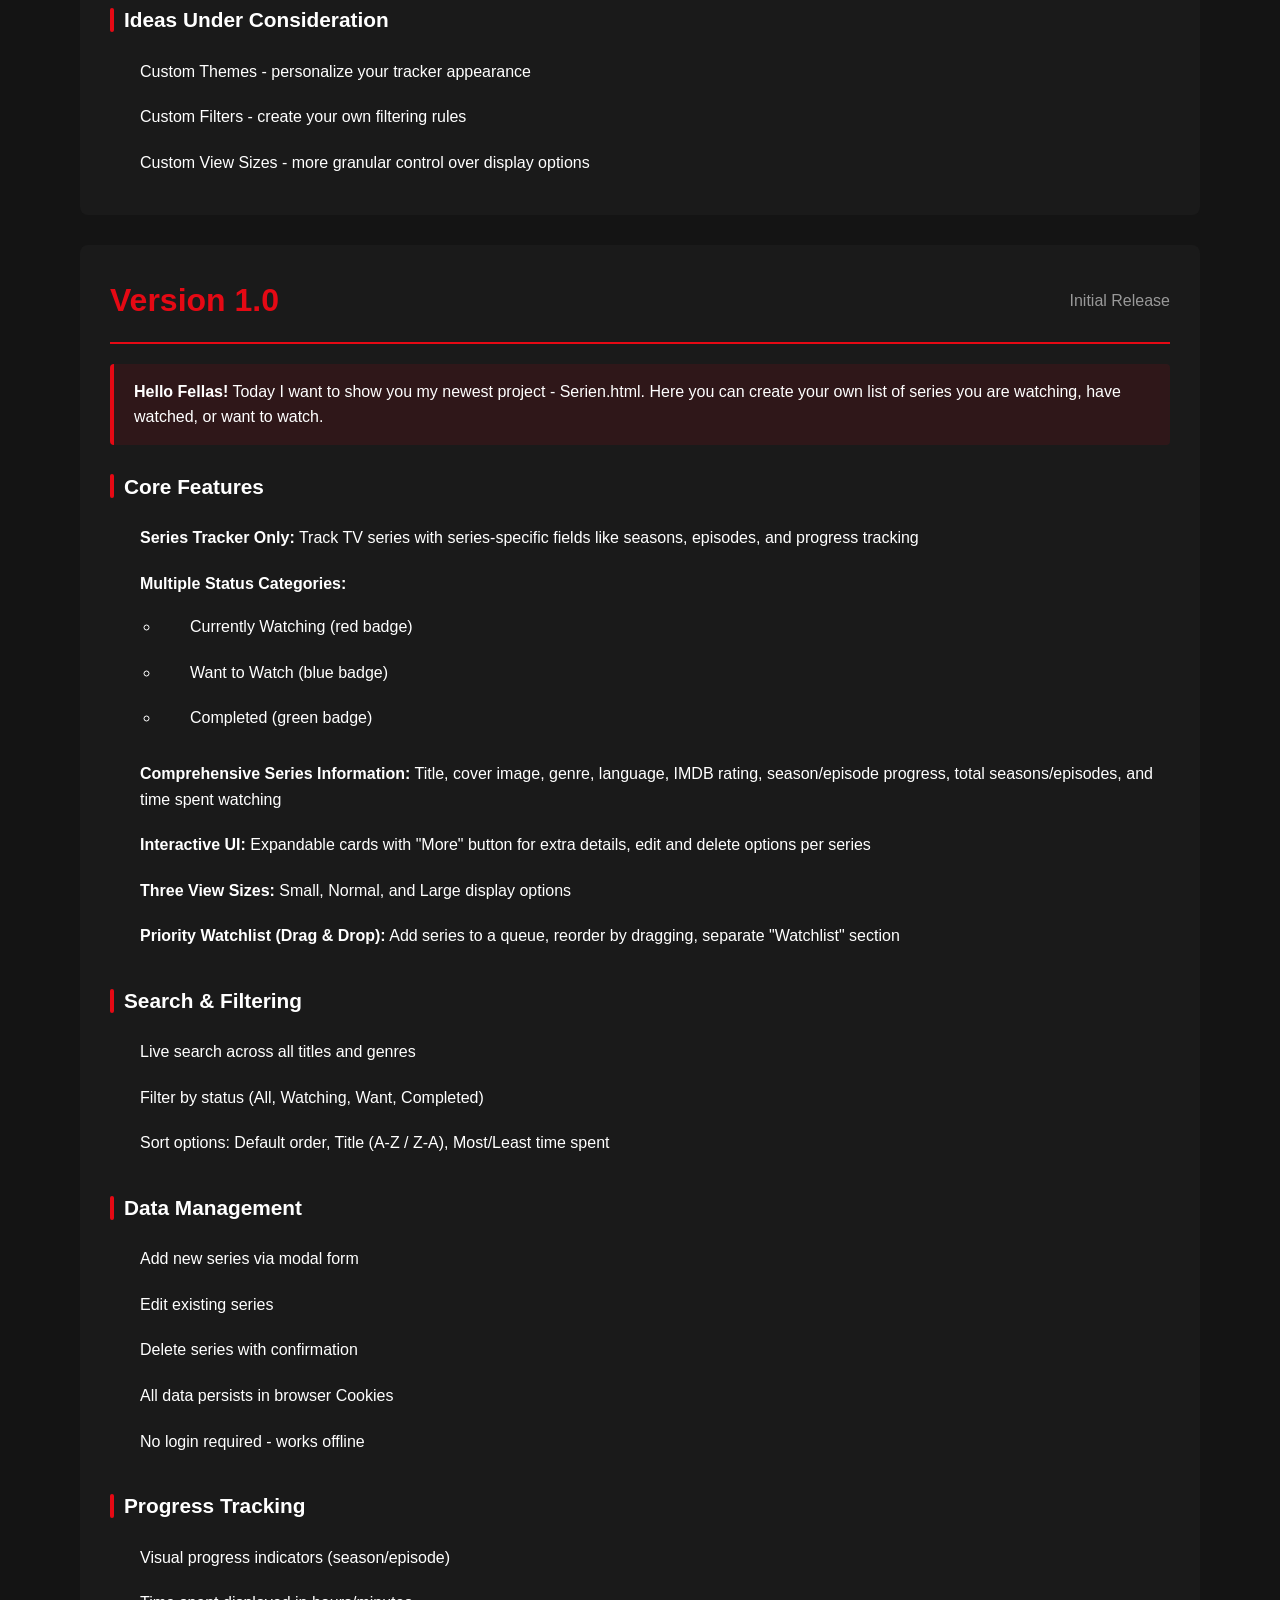
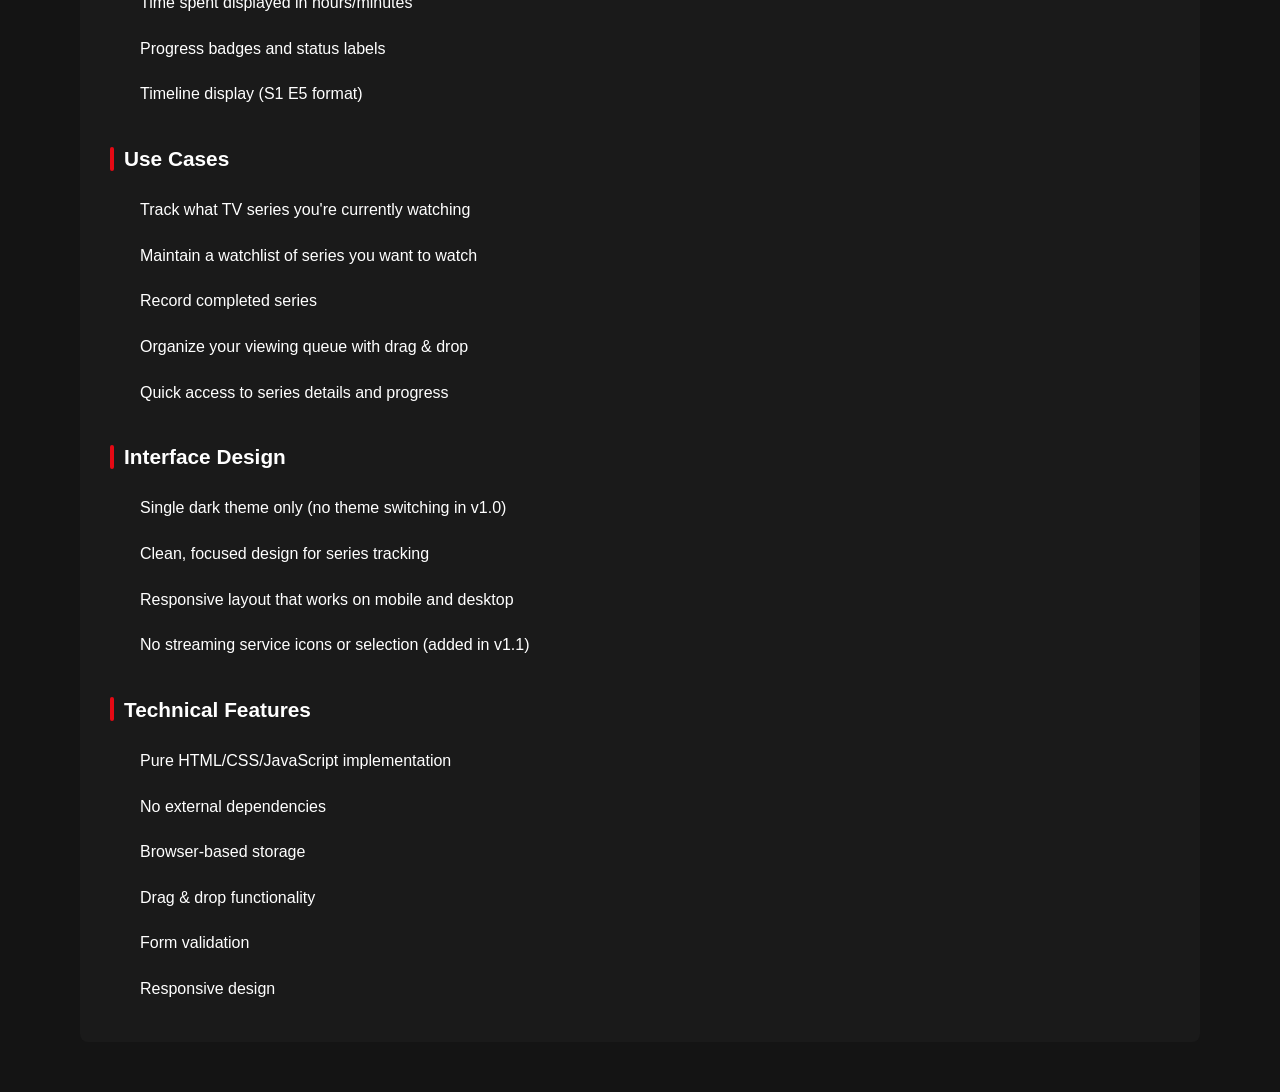
==== commit ae680652: "Update ChangelogSerien.html" ====
--- a/ChangelogSerien.html
+++ b/ChangelogSerien.html
@@ -304,6 +304,58 @@
             Track all updates, features, and improvements to the Series & Movie Tracker.
         </div>
           <div class="changelog-content">
+            <!-- Version 1.5 -->
+            <div class="version-card">
+                <div class="version-header">
+                    <span class="version-number">Version 1.5</span>
+                    <span class="version-date">March 2026</span>
+                </div>
+
+                <h3 class="section-title">New Features</h3>
+                <ul class="feature-list">
+                    <li><strong>Favourite Actors:</strong> You can now add up to 3 favourite actors/voice actors per entry, including their name and a profile image URL — a feature that was long planned and is finally here!</li>
+                    <li><strong>Custom Status Badge Colors:</strong> In the Custom Theme you can now individually change the color of each status badge — Currently Watching, Want to Watch, and Completed — fully personalizing your tracker</li>
+                    <li><strong>Streaming Service Quick-Links:</strong> Clicking the streaming service icon on an entry now opens a search directly on that platform so you can jump straight into watching</li>
+                    <li><strong>Ratings:</strong> You can now rate series and movies on a scale of 1 to 10 (Full stars and half stars), with the average rating displayed prominently</li>
+                    <li><strong>Cookie Warning Banner:</strong> A cookie/storage usage notice is now shown on first visit and can be dismissed permanently</li>
+                    <li><strong>Auto-Save While Editing:</strong> Form fields now auto-save changes after 1 second of no typing when editing existing entries — a green ✓ confirms the save, and you no longer need to press Save for every small change</li>
+                    <li><strong>Auto-Update Last Watched Date:</strong> When you update the current season or episode of a series you are watching, the Last Watched Date is automatically set to today</li>
+                    <li><strong>Auto-Expand Totals:</strong> If you set the current season/episode higher than the stored total, the total is automatically updated to match</li>
+                </ul>
+
+                <h3 class="section-title">Improvements</h3>
+                <ul class="feature-list">
+                    <li><strong>Full Mobile Responsiveness Overhaul:</strong> The tracker now has thorough responsive breakpoints for large tablets (1400px), tablets (1023px), mobile (767px), small mobile (480px), and landscape orientation — everything from the header to modals and the sidebar adapts cleanly</li>
+                    <li><strong>Touch Device Optimizations:</strong> Hover effects are disabled on touch screens to avoid sticky hover states, and all buttons now have a minimum touch target size of 44px</li>
+                    <li><strong>Page Load Optimization:</strong> The logo now loads eagerly for faster perceived load times, and images across the app use lazy loading with async decoding to prevent blocking the page</li>
+                    <li><strong>Sidebar on Mobile:</strong> The sidebar now takes the full width on small screens instead of a fixed 350px, making it much easier to use on phones</li>
+                    <li><strong>Font Smoothing:</strong> Added webkit and moz font smoothing for crisper text rendering on all devices</li>
+                    <li><strong>Horizontal Scroll Prevention:</strong> The body no longer produces a horizontal scrollbar on narrow screens</li>
+                </ul>
+
+                <h3 class="section-title">Bug Fixes</h3>
+                <ul class="feature-list">
+                    <li>Profile pictures now fall back to a placeholder image if the URL fails to load instead of showing a broken image icon</li>
+                    <li>Closing the series modal by clicking outside now properly resets the rating display back to 0</li>
+                    <li>Import options modal no longer accidentally triggers the content-type selection dialog</li>
+                </ul>
+
+                <h3 class="section-title">Coming Soon</h3>
+                <ul class="future-list">
+                    <li><strong>Better Statistics:</strong> Enhanced statistics with graphs and more detailed per-genre and per-streaming-service breakdowns</li>
+                    <li><strong>API Integration (Full):</strong> Completing OMDB and Watchmode API support for fully automatic cover, rating and streaming service detection</li>
+                    <li><strong>Better Color Picker for Themes:</strong> Improved design of the custom color picker UI</li>
+                </ul>
+
+                <h3 class="section-title">Ideas Under Consideration</h3>
+                <ul class="idea-list">
+                    <li>Custom Filters - create your own filtering rules</li>
+                    <li>FSK or PEGI Age Rating - Add age rating filters for content</li>
+                    <li>SM Logo changes with the Secondary Color - When the theme is changed, the logo adapts to match</li>
+                    <li>More Content Orders / Grid Layouts - Different grid arrangements beyond the current list view</li>
+                </ul>
+            </div>
+
             <!-- Fix 1.4 -->
             <div class="version-card">
                 <div class="version-header">
@@ -471,7 +523,7 @@
                     <li><strong>Theme Switching:</strong> Black and White theme toggle added for better viewing experience</li>
                     <li><strong>Movie-Specific Display:</strong> Episodes, seasons, and other series-specific details are hidden for movies</li>
                     <li><strong>Streaming Service Details:</strong> Now you can specify which streaming service you're using to watch content</li>
-                    <li><strong>Data Management:</strong> Finally able to delete cookies and clear data properly - no more empty files! ( only some data is saved)</li>
+                    <li><strong>Data Management:</strong> Finally able to delete cookies and clear data properly - no more empty files!</li>
                     <li><strong>LocalStorage Implementation:</strong> All data is now securely stored in browser localStorage</li>
                     <li><strong>Persistent Filters:</strong> Filters and sort options now save when you close the page</li>
                     <li><strong>Reload Protection:</strong> Reloading the page won't reset your filters to default anymore</li>
@@ -641,4 +693,4 @@
         loadTheme();
     </script>
 </body>
-</html>+</html>
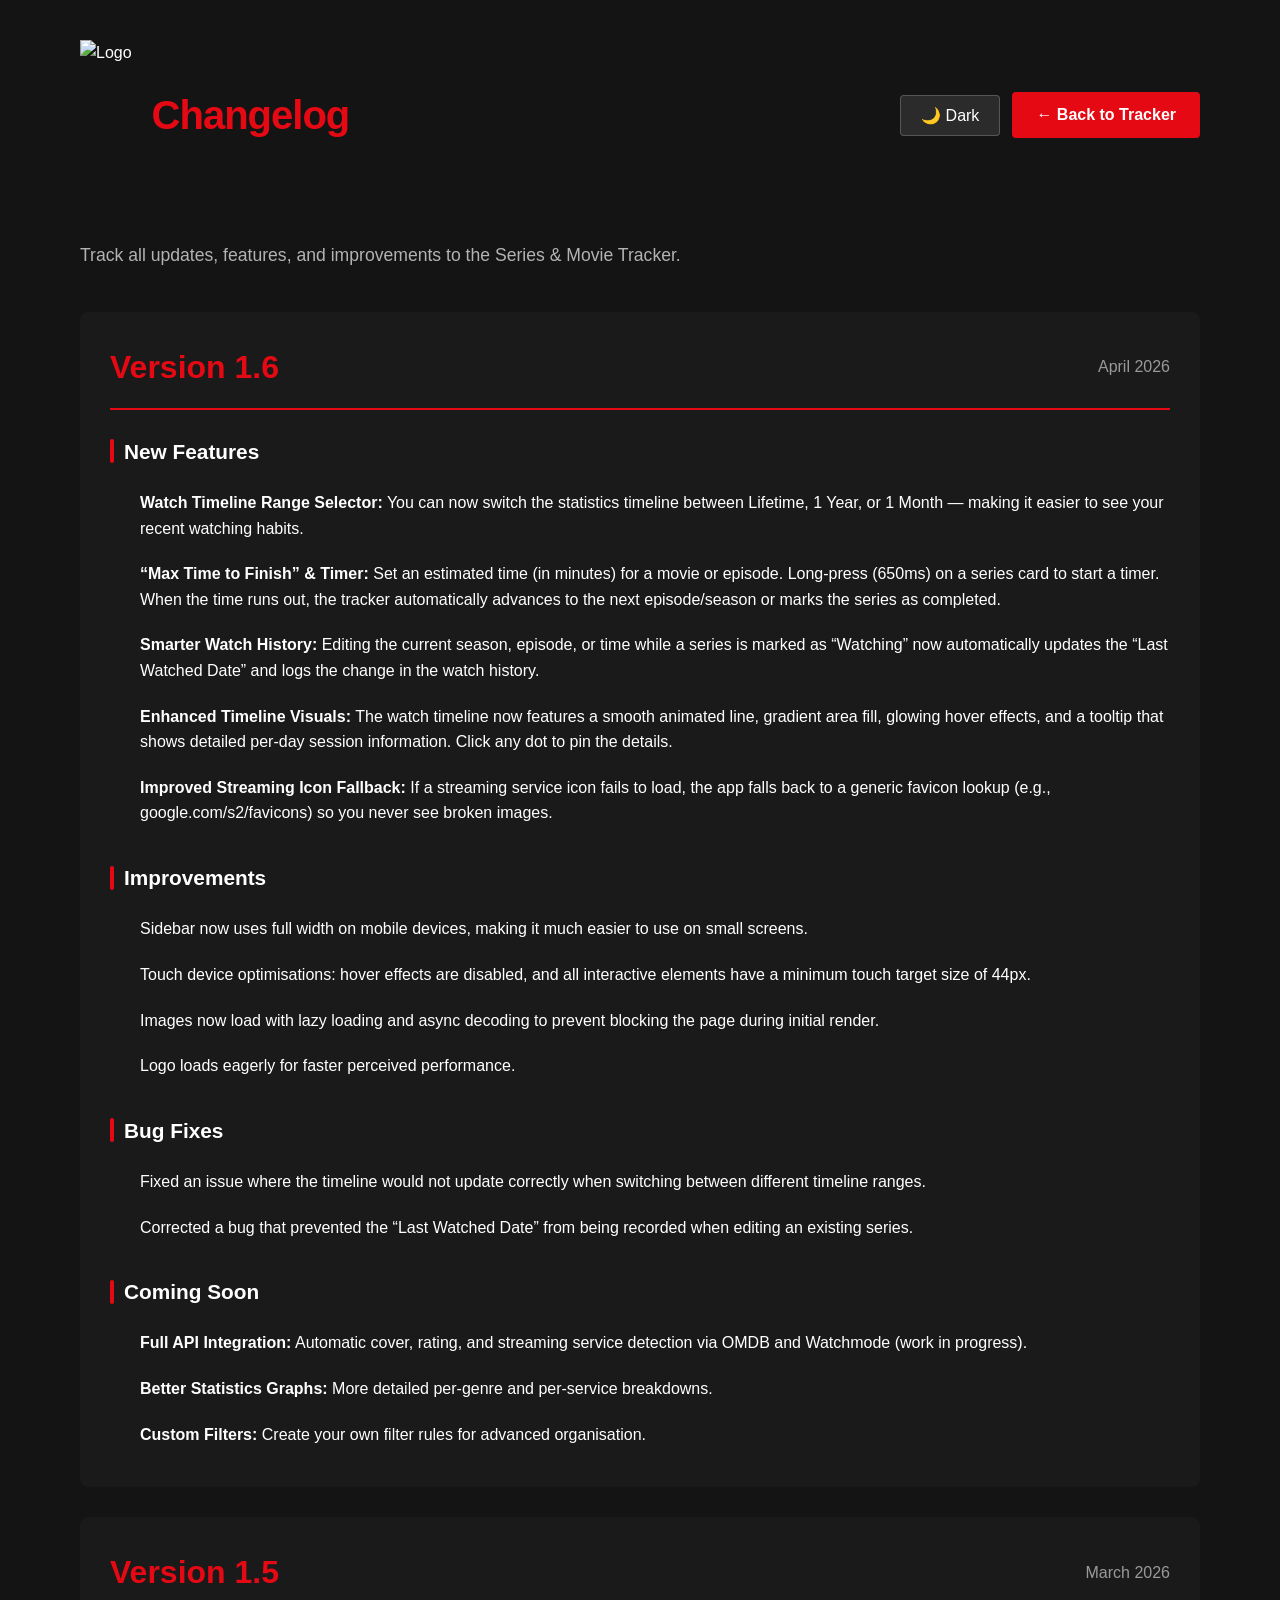
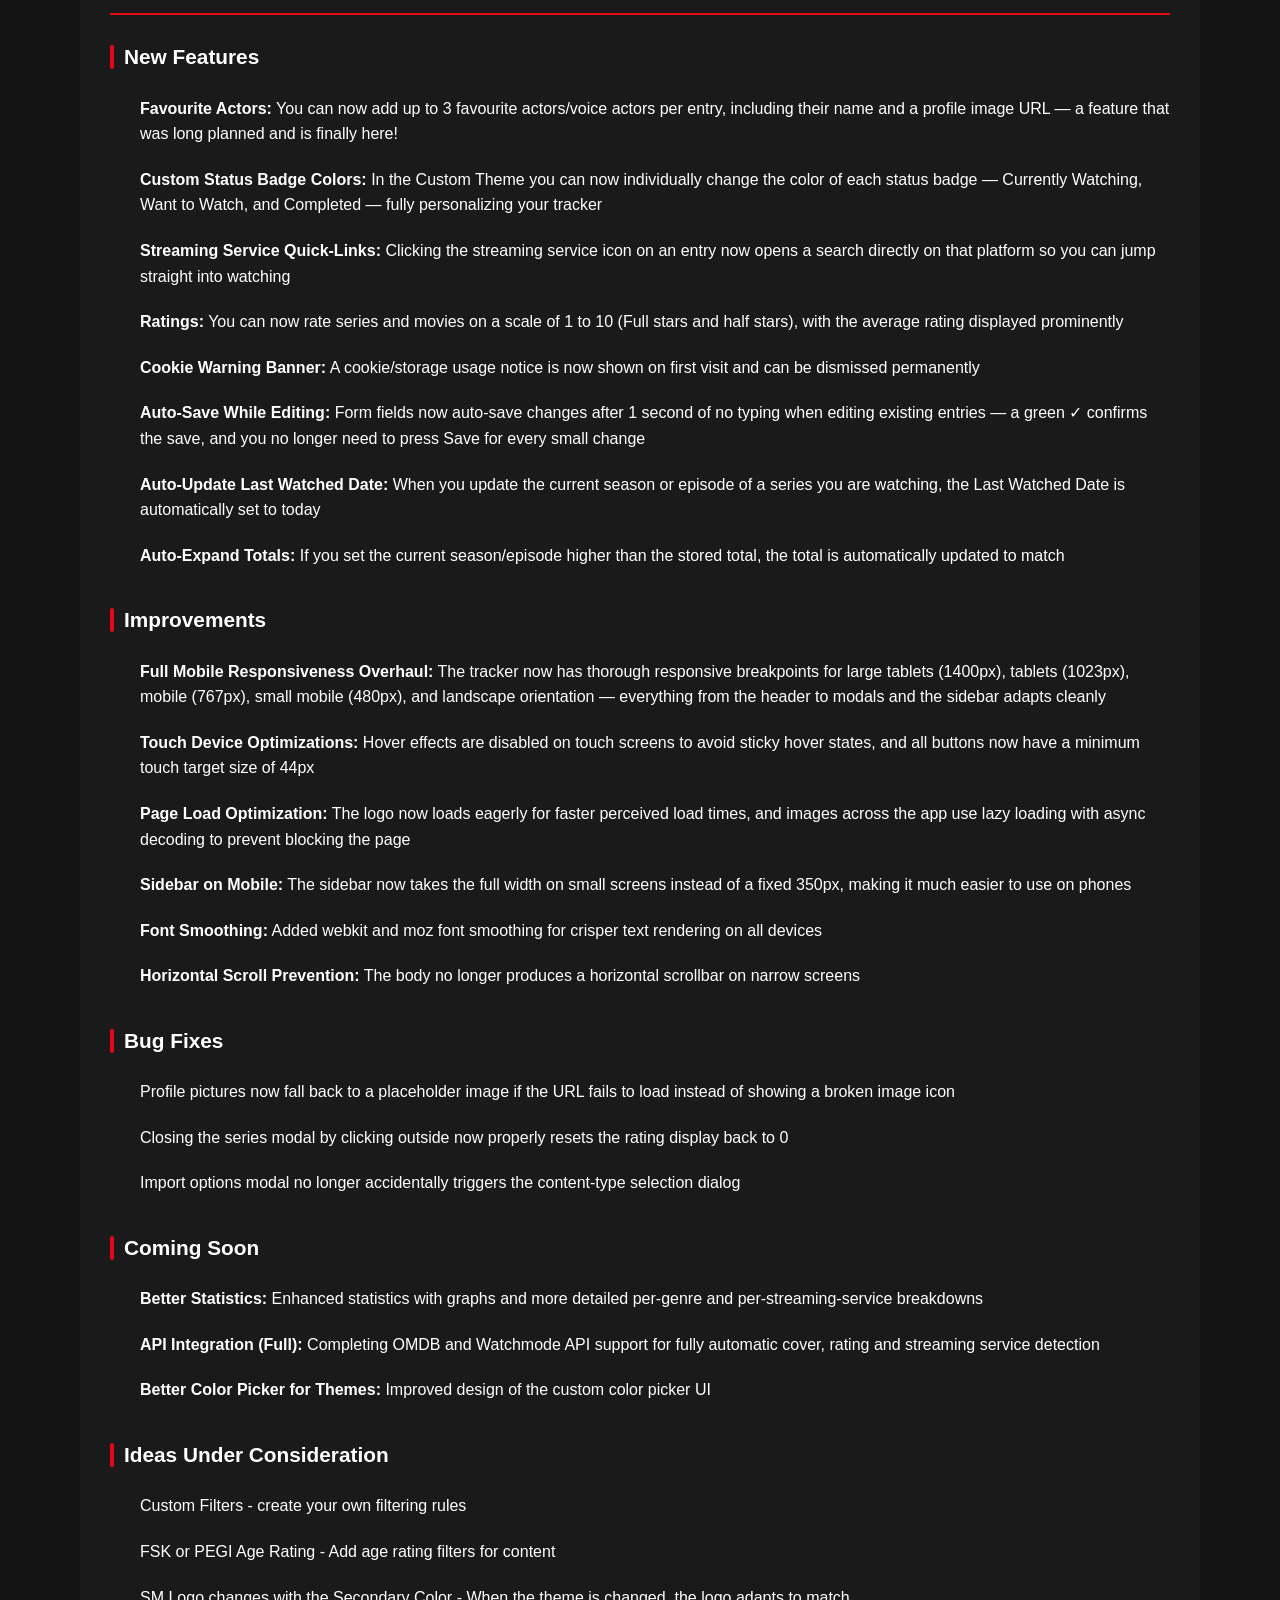
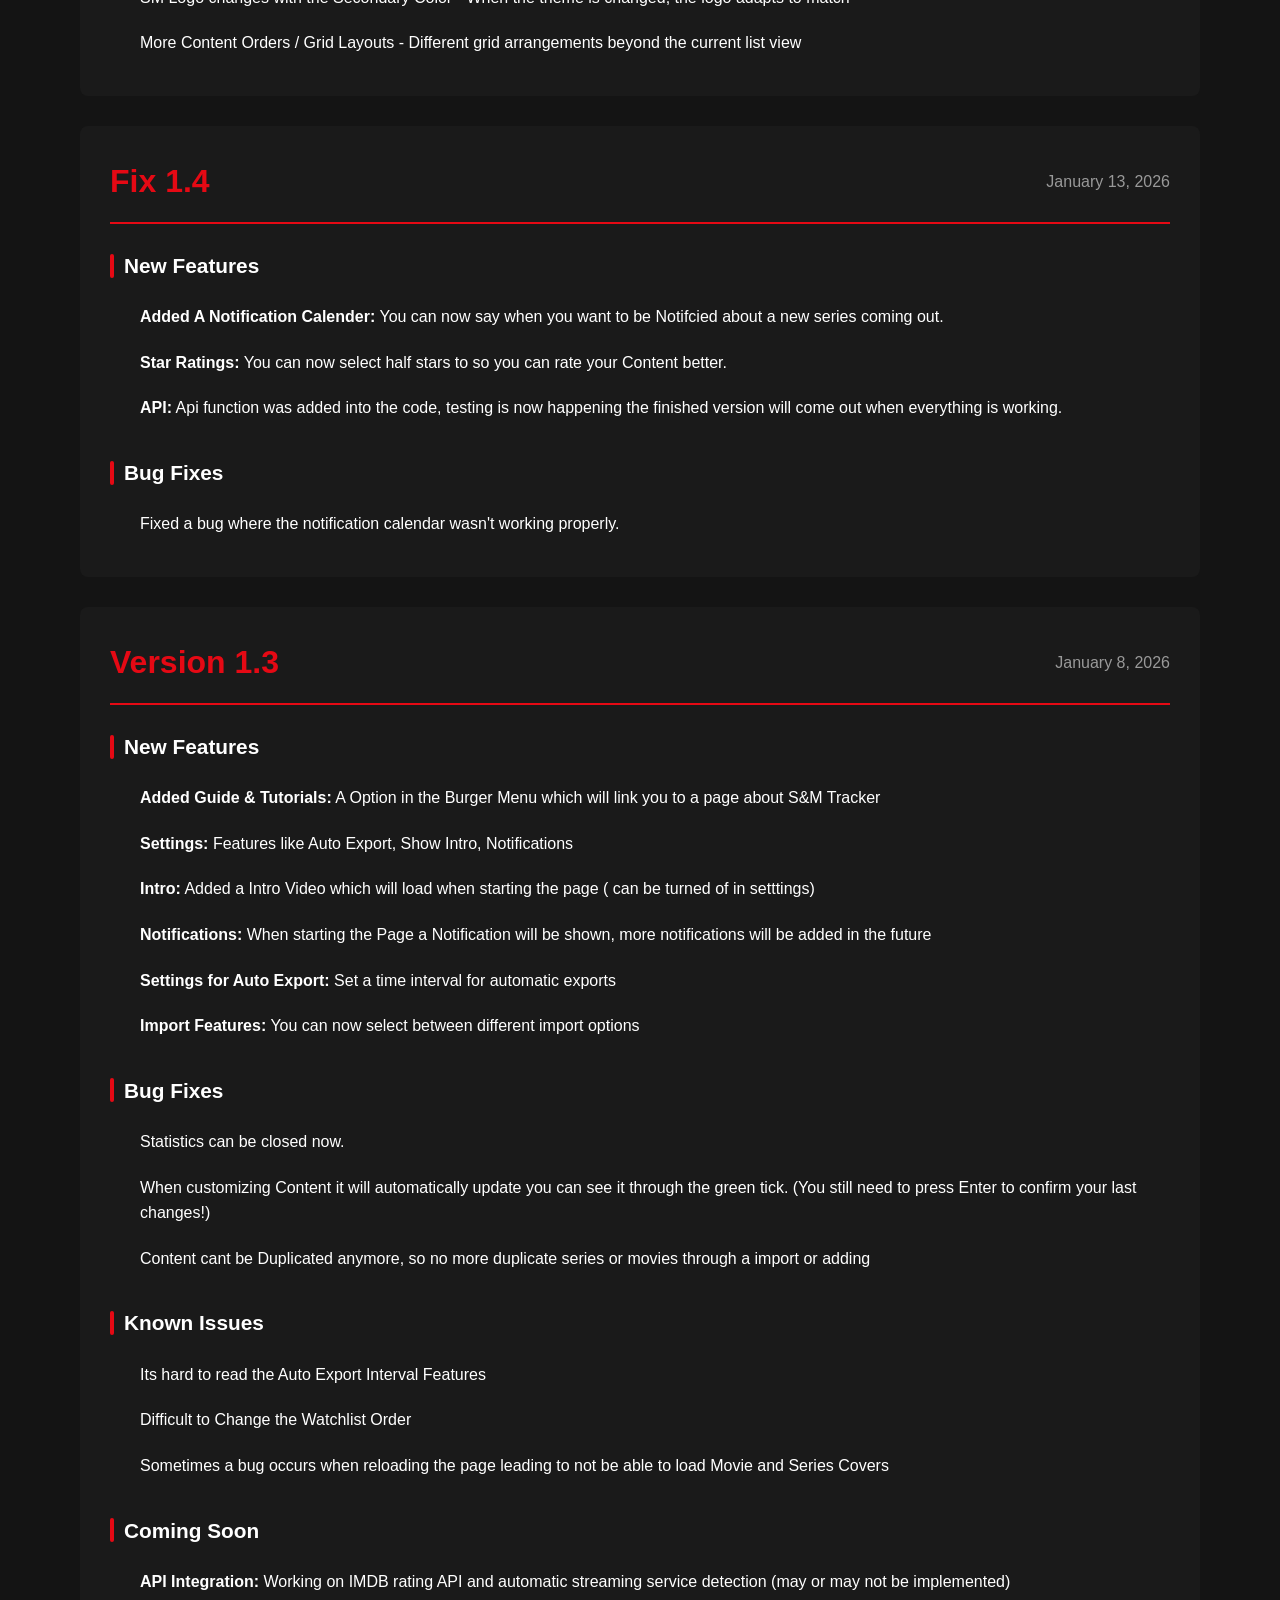
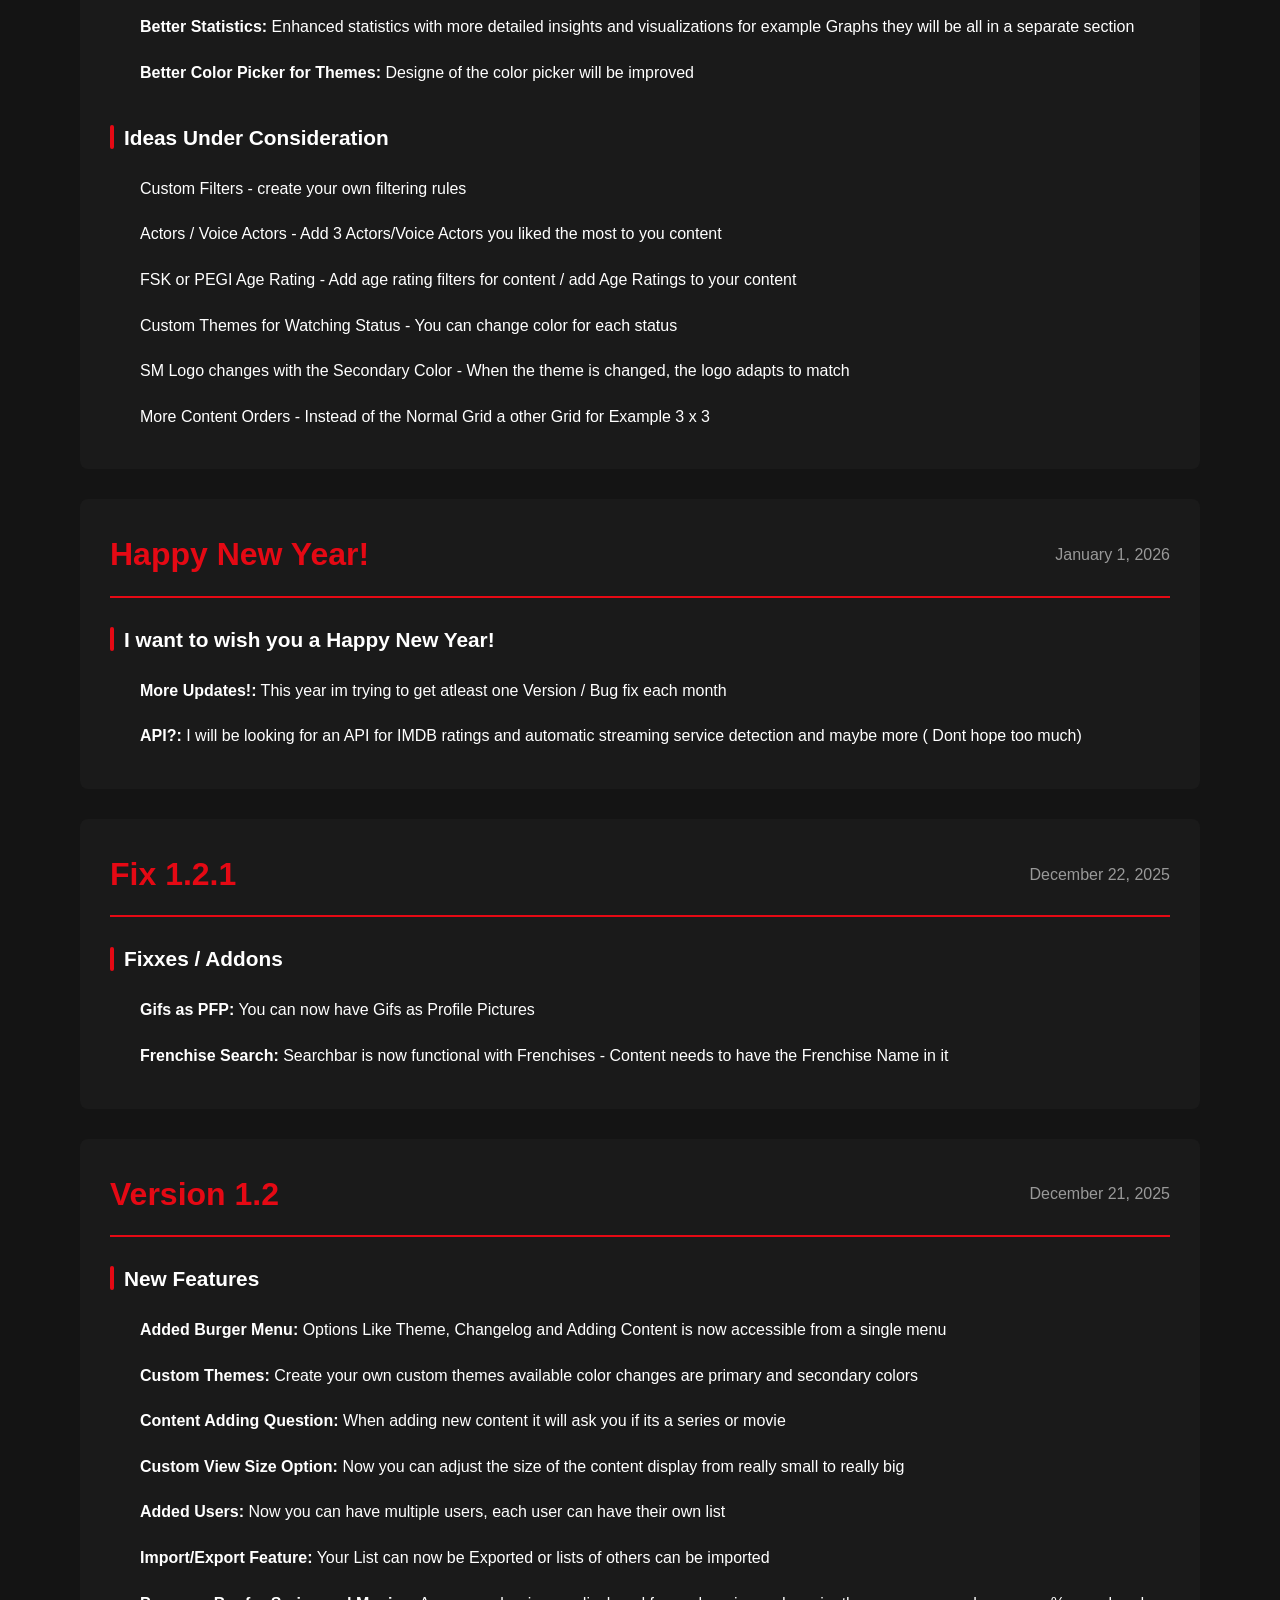
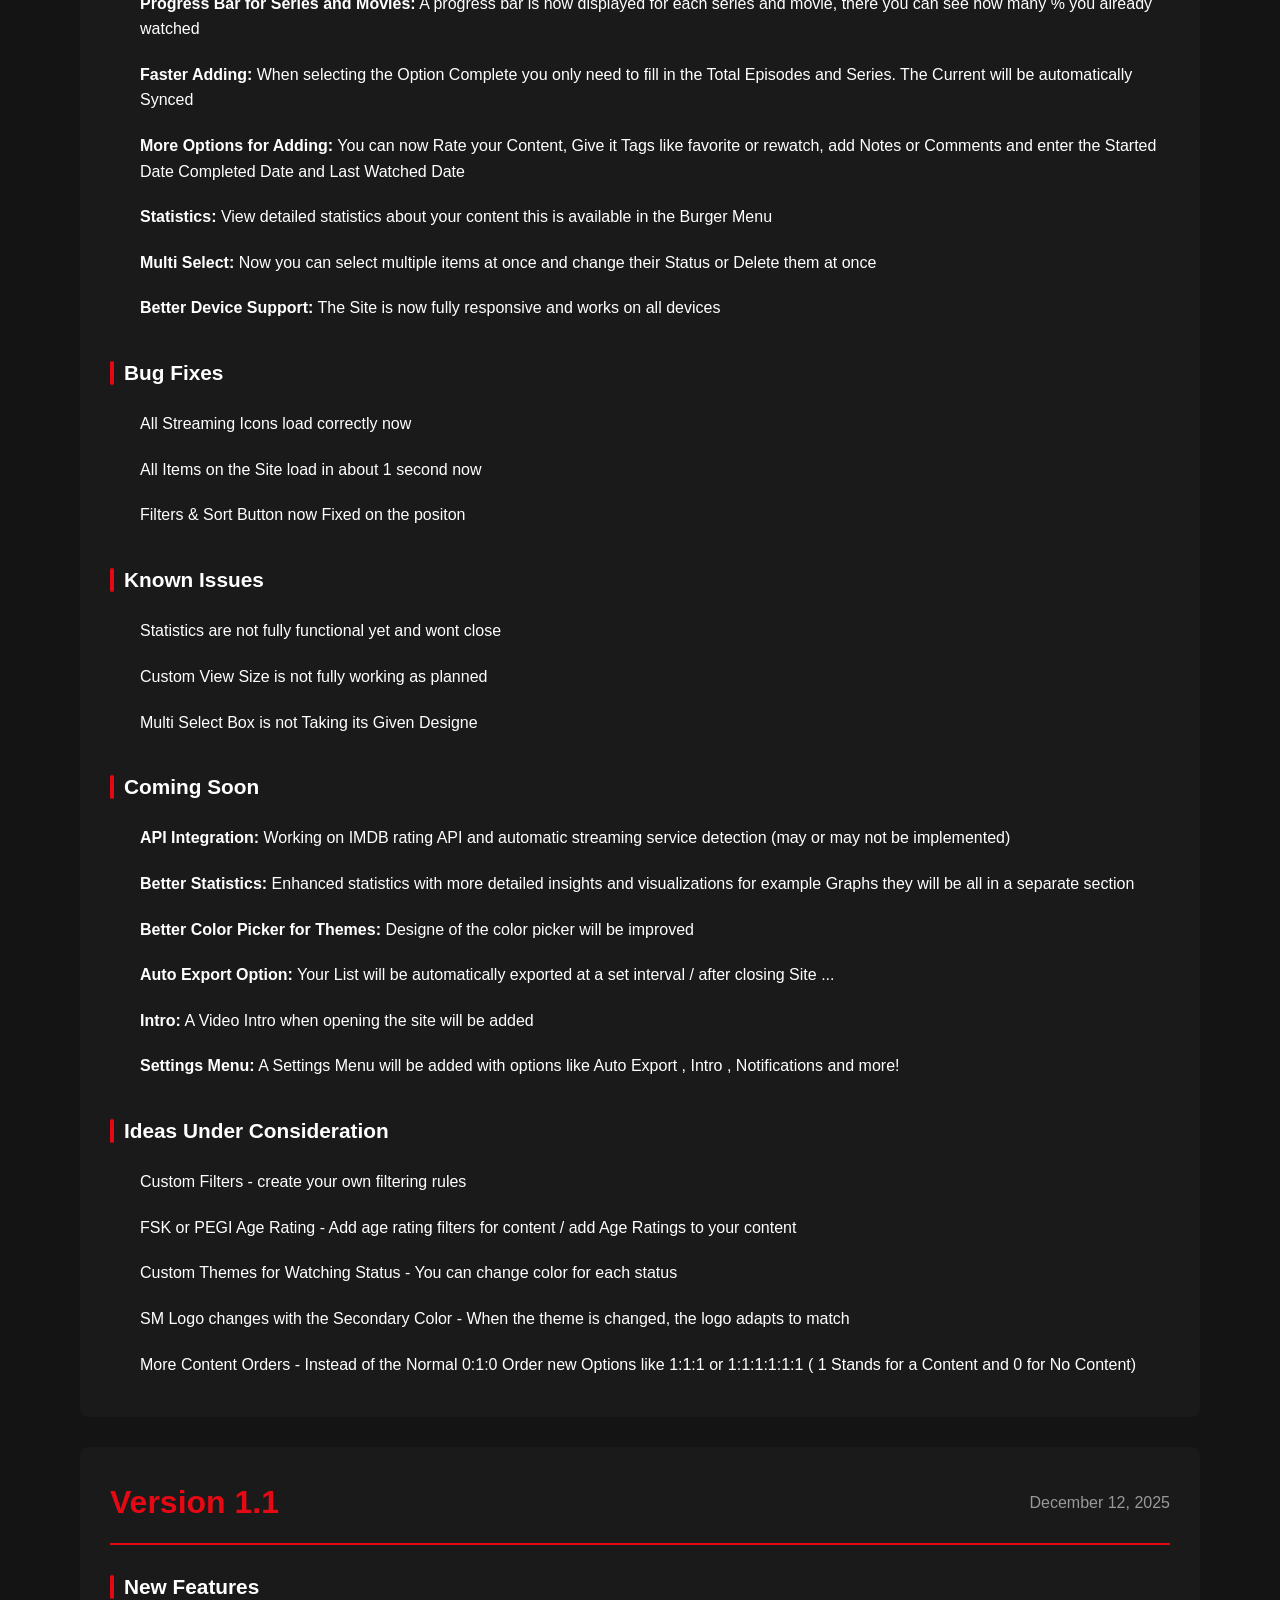
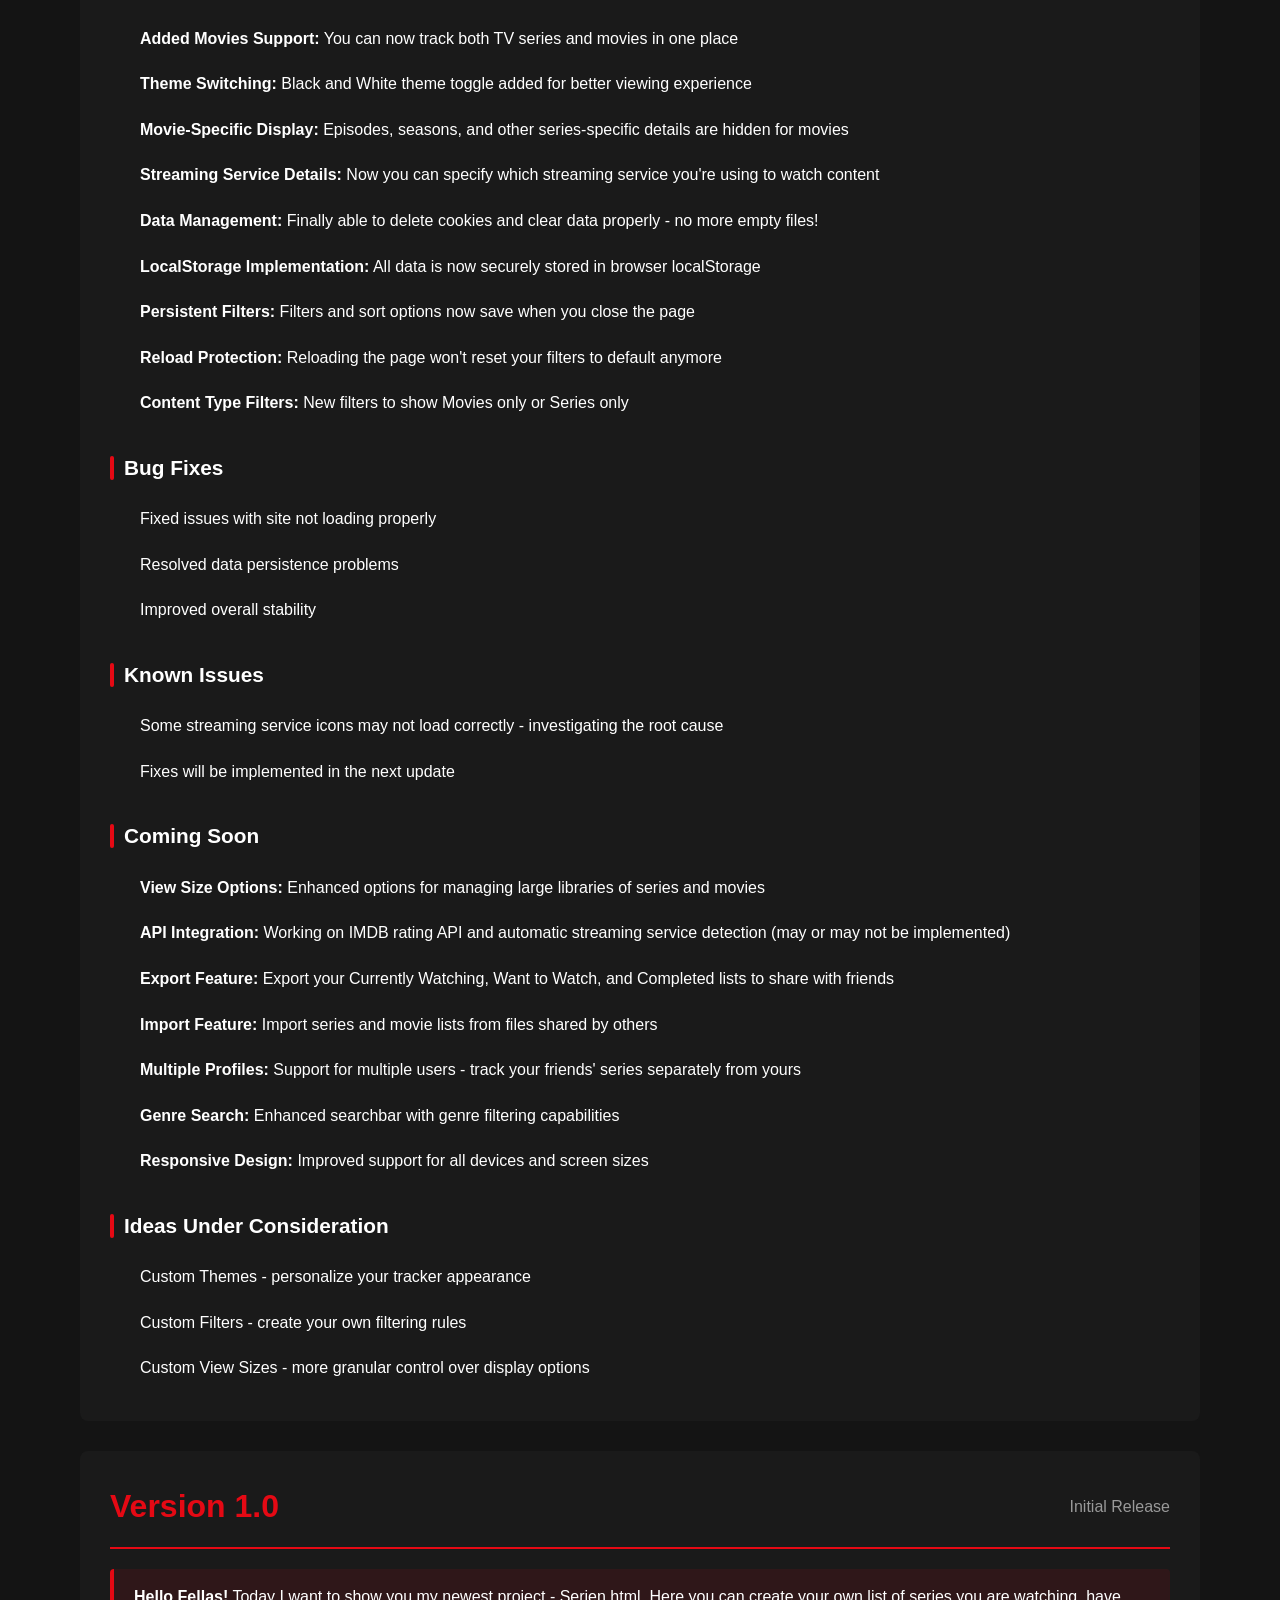
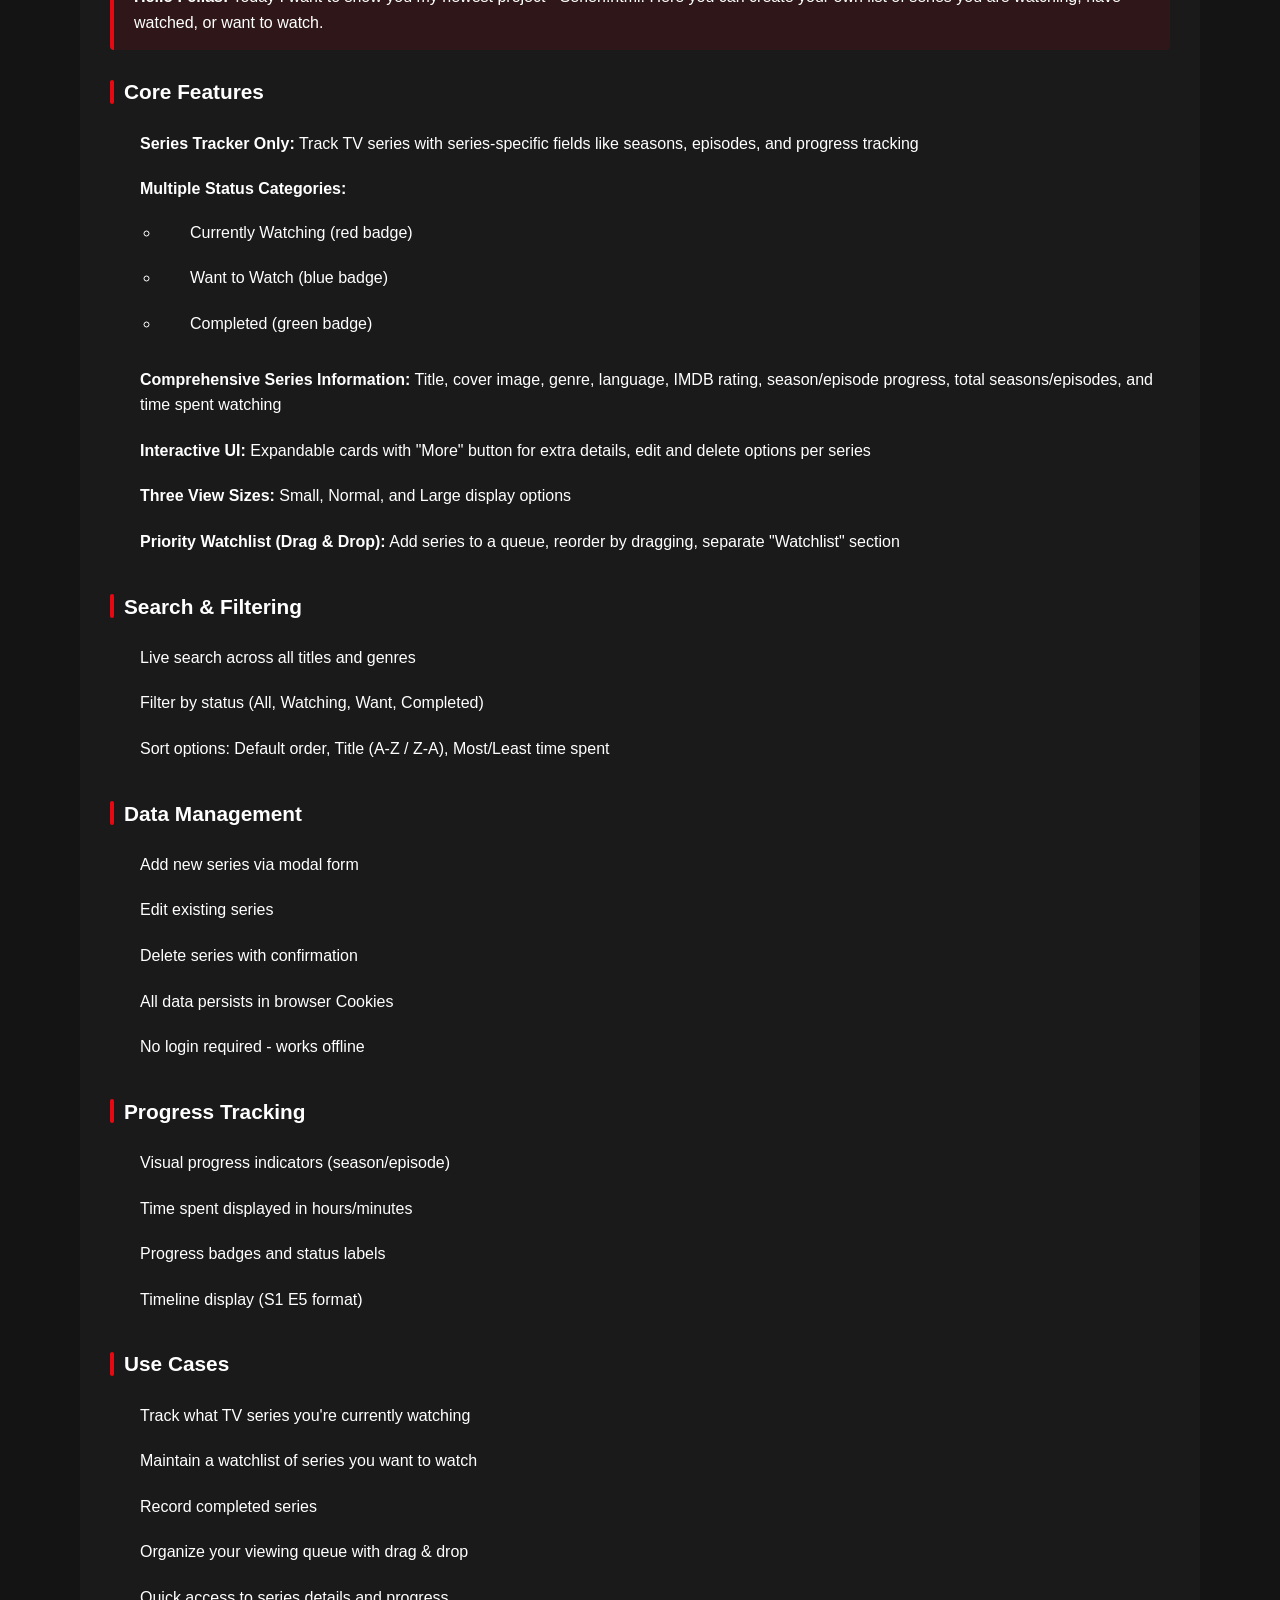
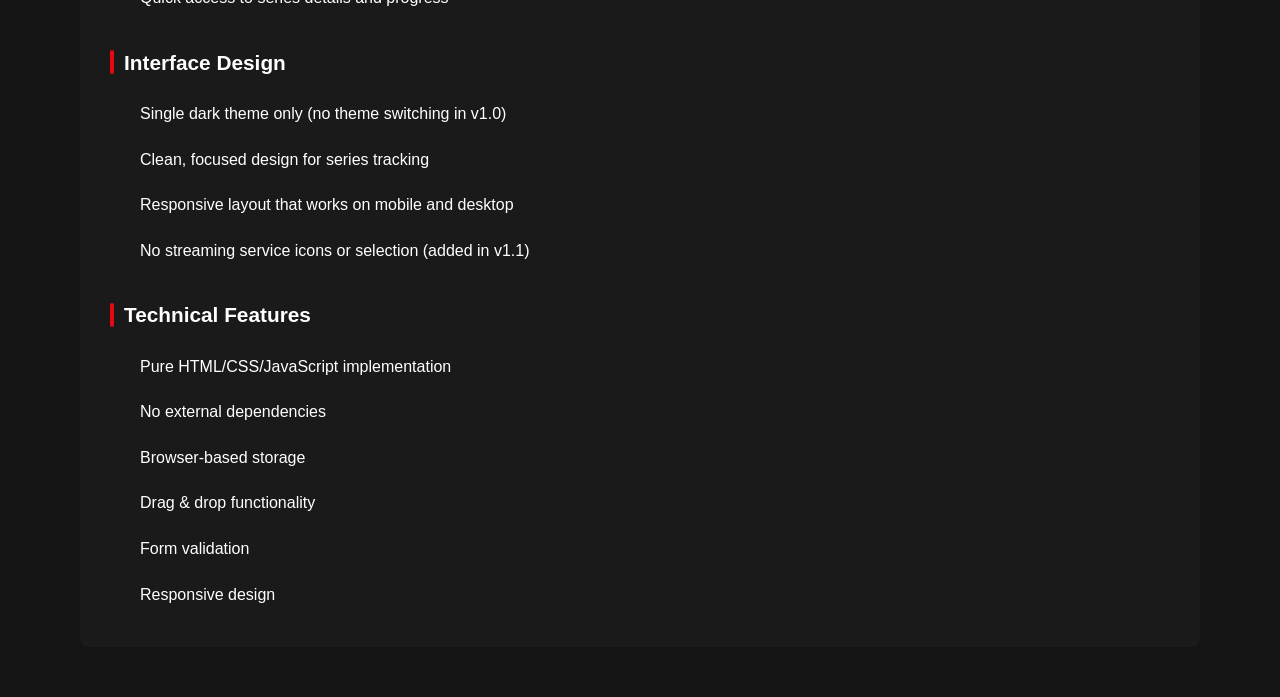
==== commit f27d4231: "Update ChangelogSerien.html" ====
--- a/ChangelogSerien.html
+++ b/ChangelogSerien.html
@@ -296,15 +296,53 @@
             </div>
             <div class="header-controls">
                 <button class="theme-toggle" id="themeToggle">🌙 Dark</button>
-                <a href="Serien.html" class="nav-link">← Back to Tracker</a>
+                <a href="index.html" class="nav-link">← Back to Tracker</a>
             </div>
         </header>
 
         <div class="intro-text">
             Track all updates, features, and improvements to the Series & Movie Tracker.
         </div>
+        
           <div class="changelog-content">
-            <!-- Version 1.5 -->
+            <!-- Version 1.6 -->
+<div class="version-card">
+    <div class="version-header">
+        <span class="version-number">Version 1.6</span>
+        <span class="version-date">April 2026</span>
+    </div>
+
+    <h3 class="section-title">New Features</h3>
+    <ul class="feature-list">
+        <li><strong>Watch Timeline Range Selector:</strong> You can now switch the statistics timeline between Lifetime, 1 Year, or 1 Month — making it easier to see your recent watching habits.</li>
+        <li><strong>“Max Time to Finish” & Timer:</strong> Set an estimated time (in minutes) for a movie or episode. Long‑press (650ms) on a series card to start a timer. When the time runs out, the tracker automatically advances to the next episode/season or marks the series as completed.</li>
+        <li><strong>Smarter Watch History:</strong> Editing the current season, episode, or time while a series is marked as “Watching” now automatically updates the “Last Watched Date” and logs the change in the watch history.</li>
+        <li><strong>Enhanced Timeline Visuals:</strong> The watch timeline now features a smooth animated line, gradient area fill, glowing hover effects, and a tooltip that shows detailed per‑day session information. Click any dot to pin the details.</li>
+        <li><strong>Improved Streaming Icon Fallback:</strong> If a streaming service icon fails to load, the app falls back to a generic favicon lookup (e.g., <code>google.com/s2/favicons</code>) so you never see broken images.</li>
+    </ul>
+
+    <h3 class="section-title">Improvements</h3>
+    <ul class="feature-list">
+        <li>Sidebar now uses full width on mobile devices, making it much easier to use on small screens.</li>
+        <li>Touch device optimisations: hover effects are disabled, and all interactive elements have a minimum touch target size of 44px.</li>
+        <li>Images now load with lazy loading and async decoding to prevent blocking the page during initial render.</li>
+        <li>Logo loads eagerly for faster perceived performance.</li>
+    </ul>
+
+    <h3 class="section-title">Bug Fixes</h3>
+    <ul class="feature-list">
+        <li>Fixed an issue where the timeline would not update correctly when switching between different timeline ranges.</li>
+        <li>Corrected a bug that prevented the “Last Watched Date” from being recorded when editing an existing series.</li>
+    </ul>
+
+    <h3 class="section-title">Coming Soon</h3>
+    <ul class="future-list">
+        <li><strong>Full API Integration:</strong> Automatic cover, rating, and streaming service detection via OMDB and Watchmode (work in progress).</li>
+        <li><strong>Better Statistics Graphs:</strong> More detailed per‑genre and per‑service breakdowns.</li>
+        <li><strong>Custom Filters:</strong> Create your own filter rules for advanced organisation.</li>
+    </ul>
+</div>
+              <!-- Version 1.5 -->
             <div class="version-card">
                 <div class="version-header">
                     <span class="version-number">Version 1.5</span>
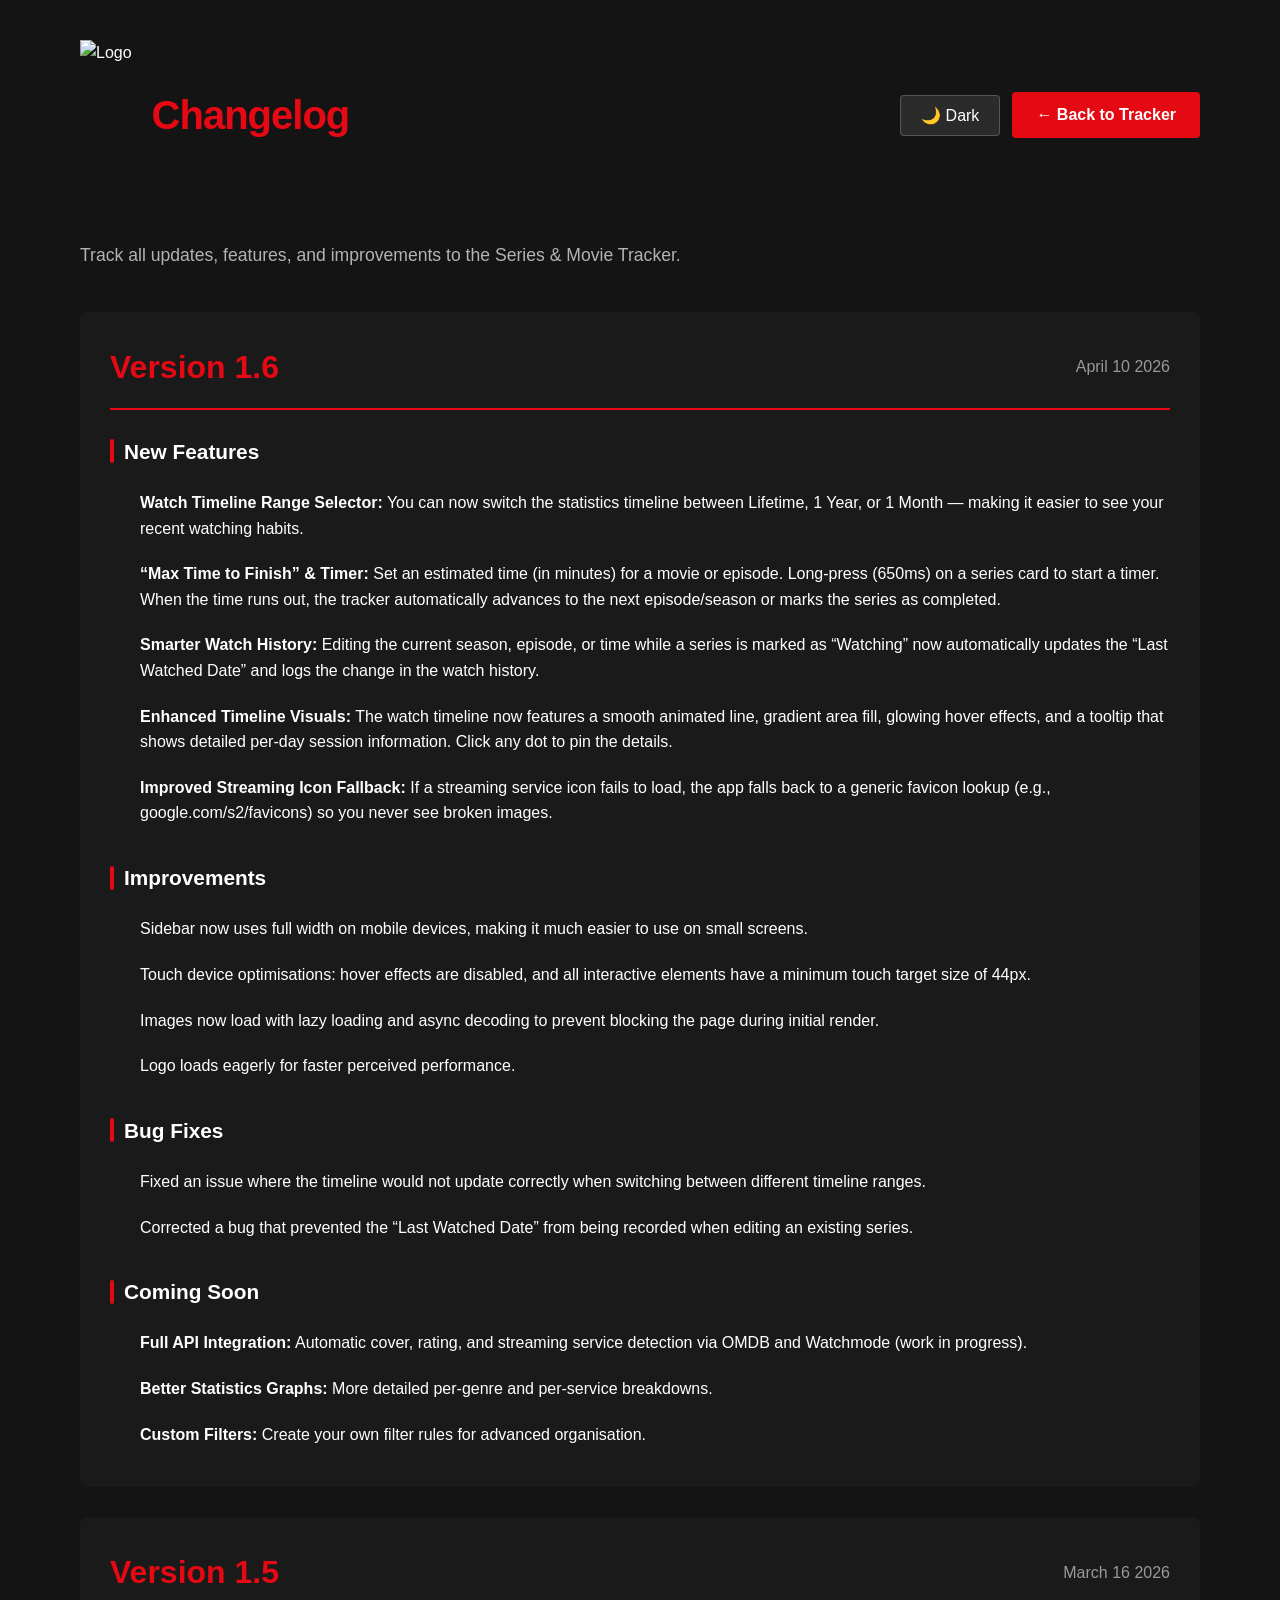
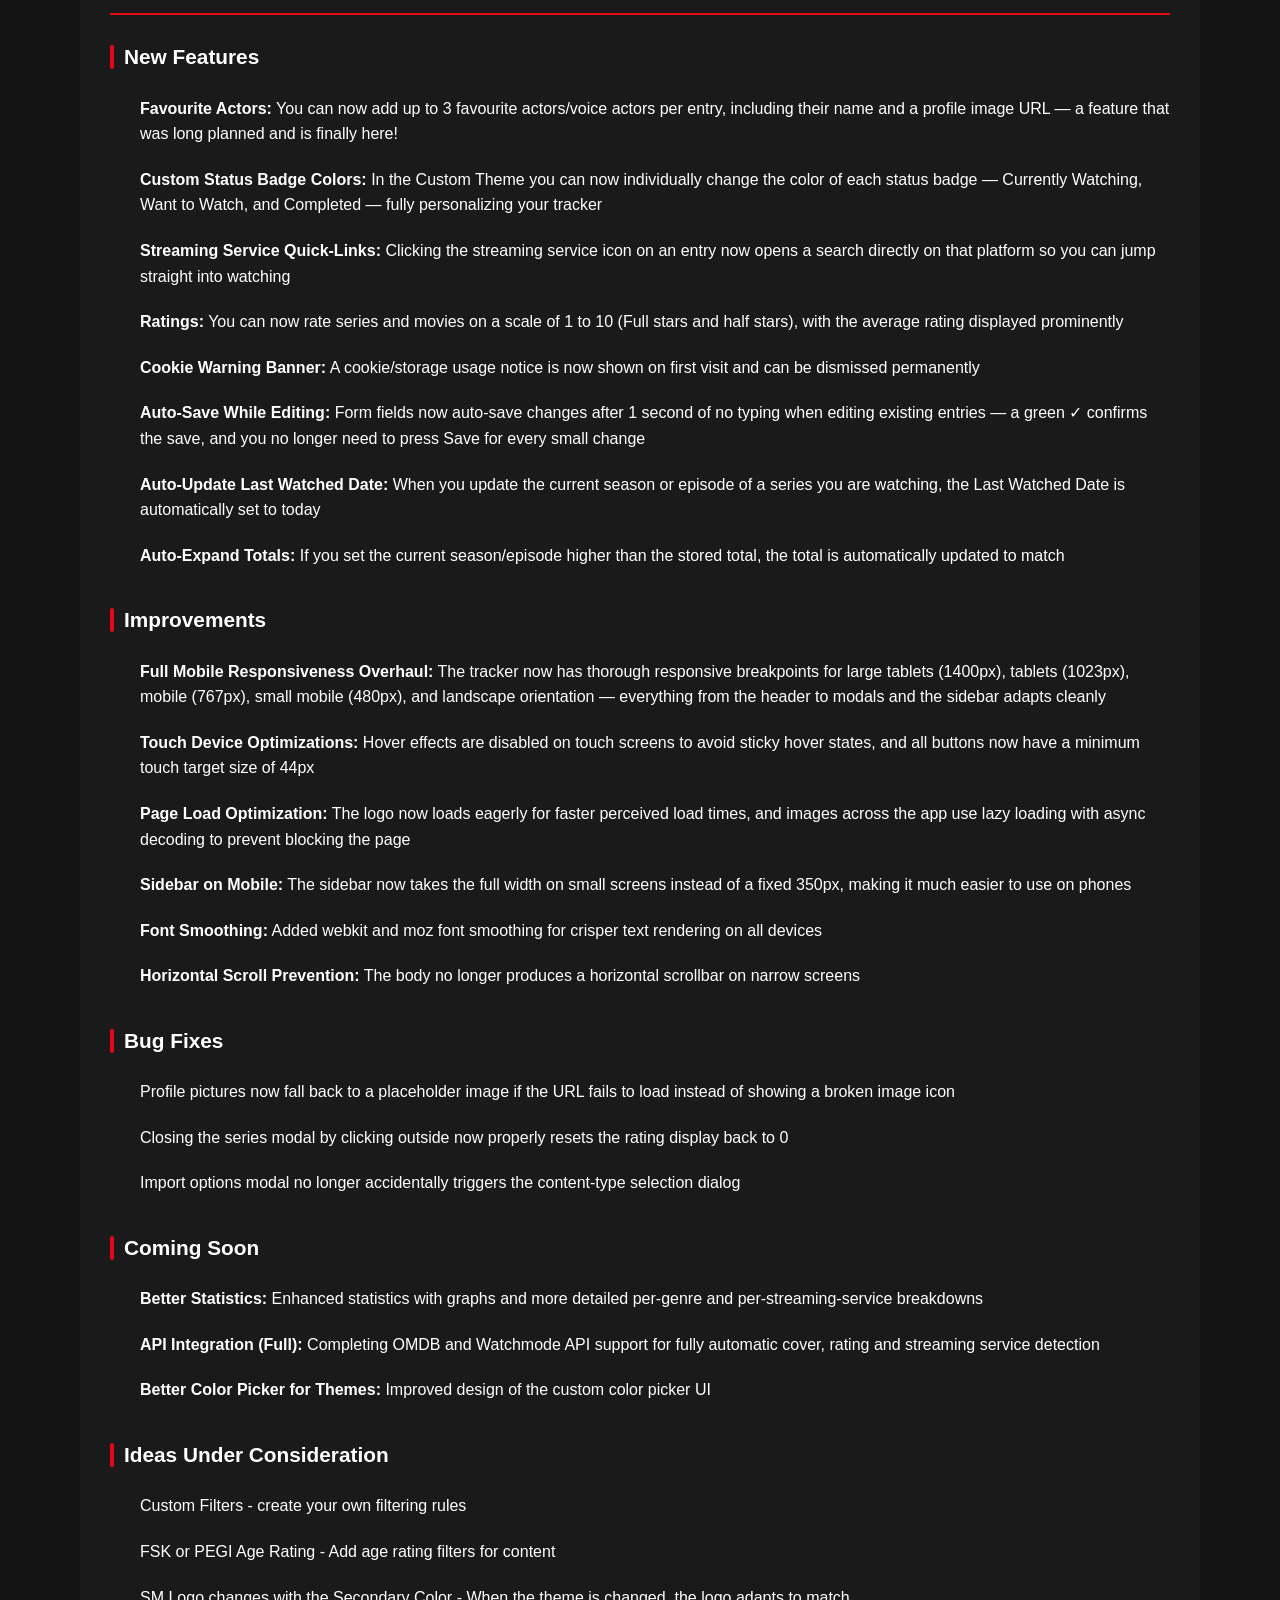
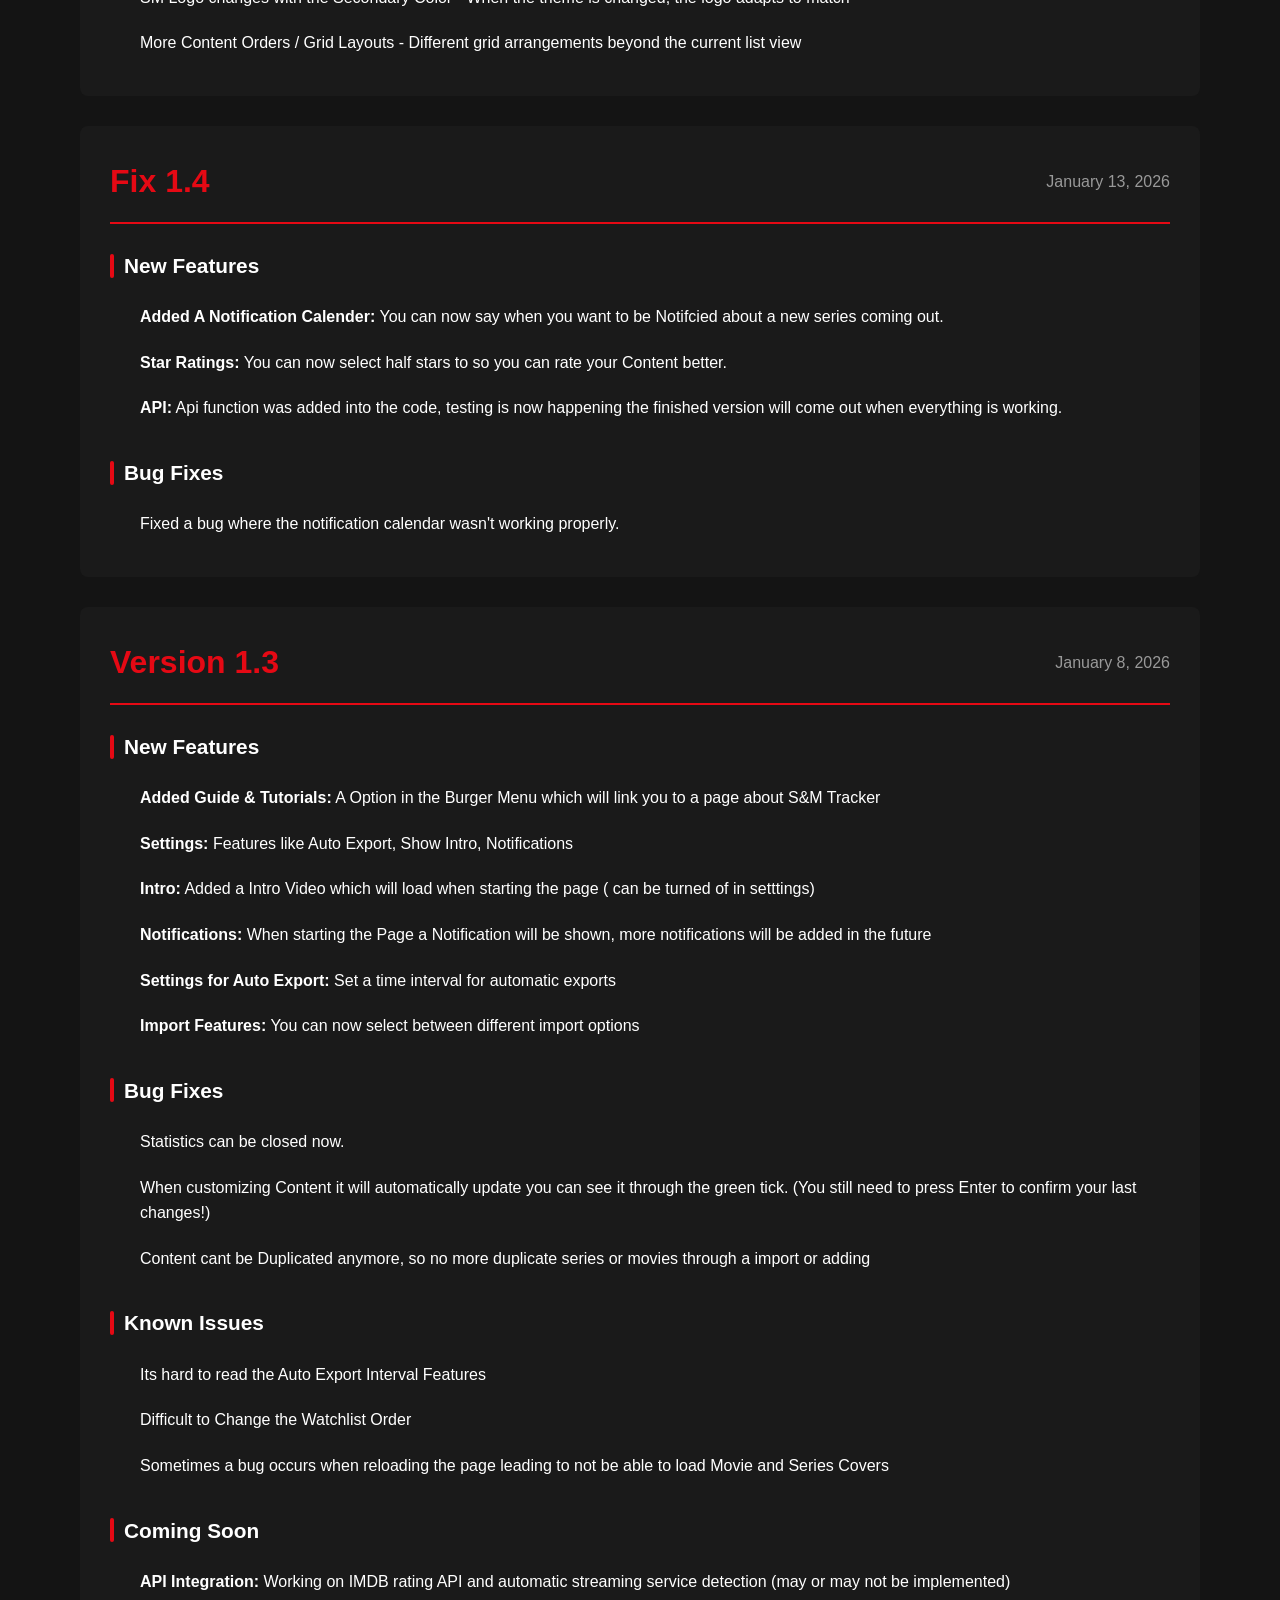
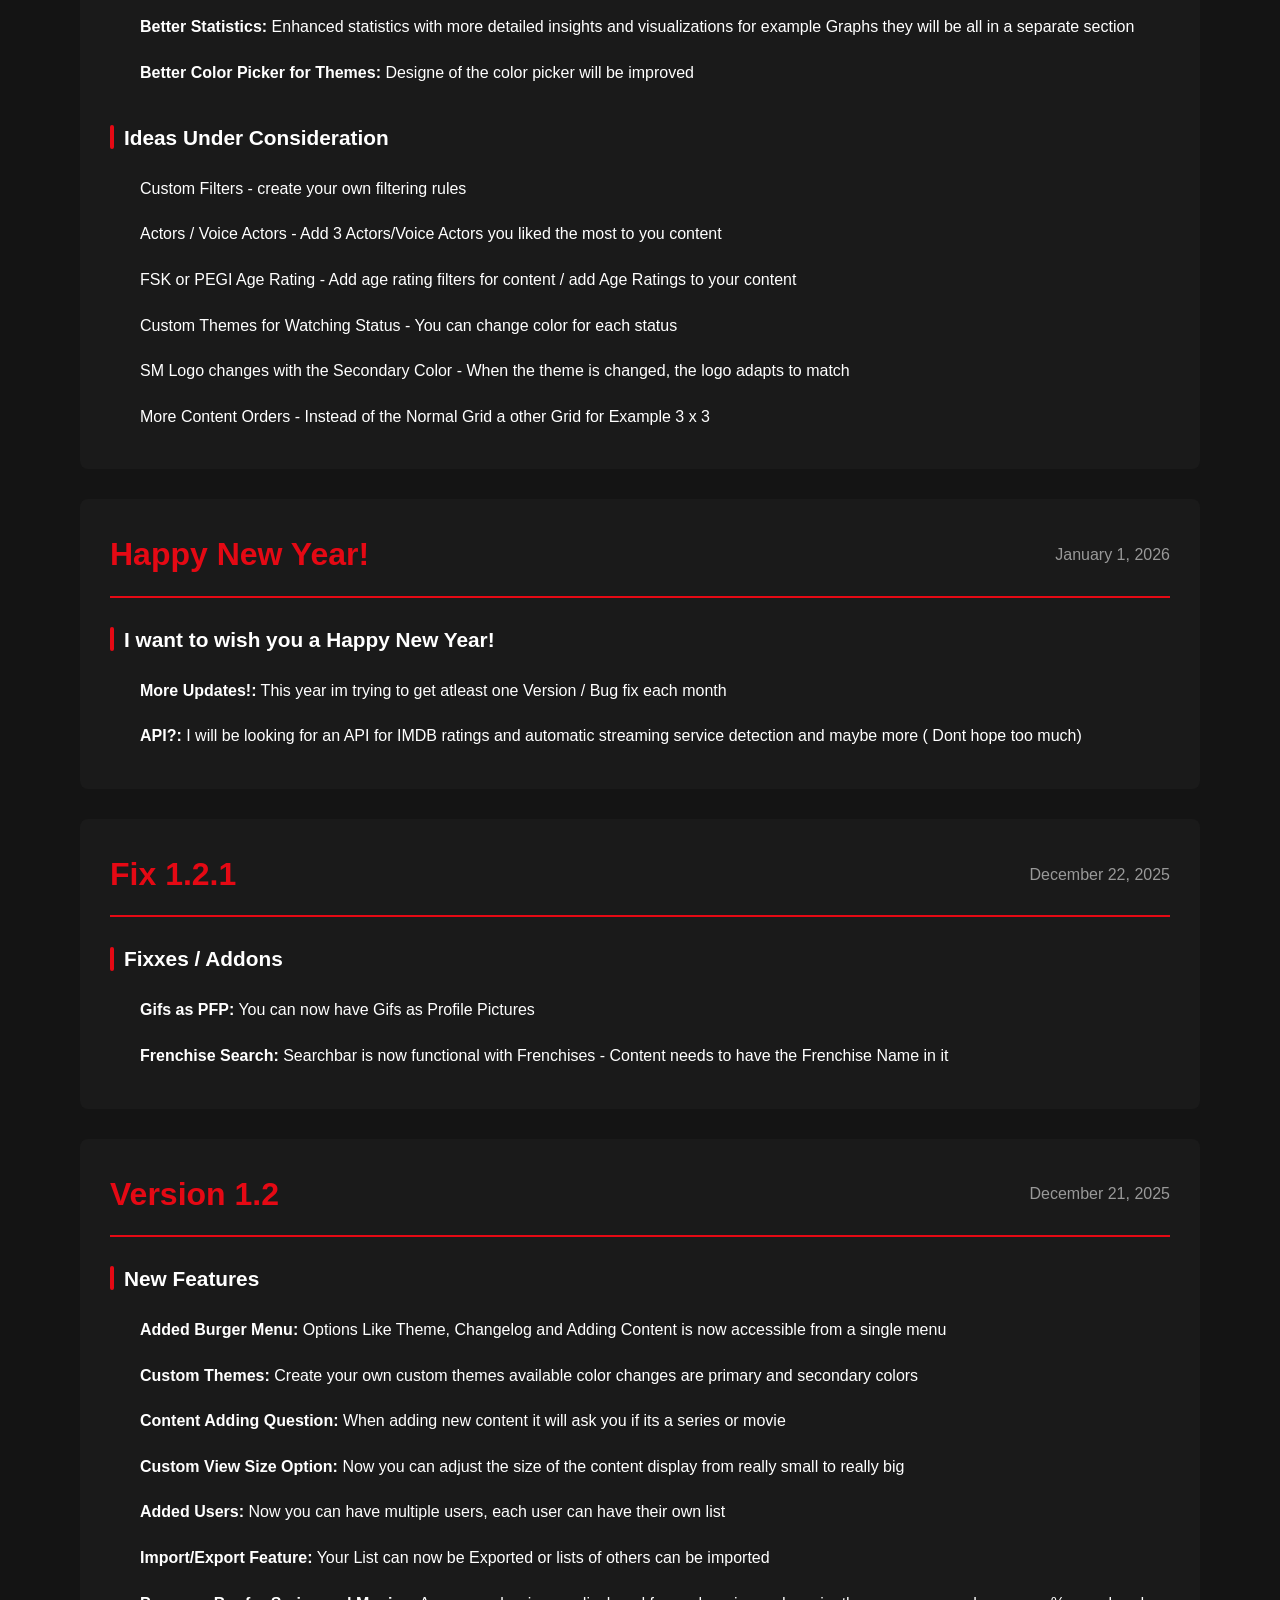
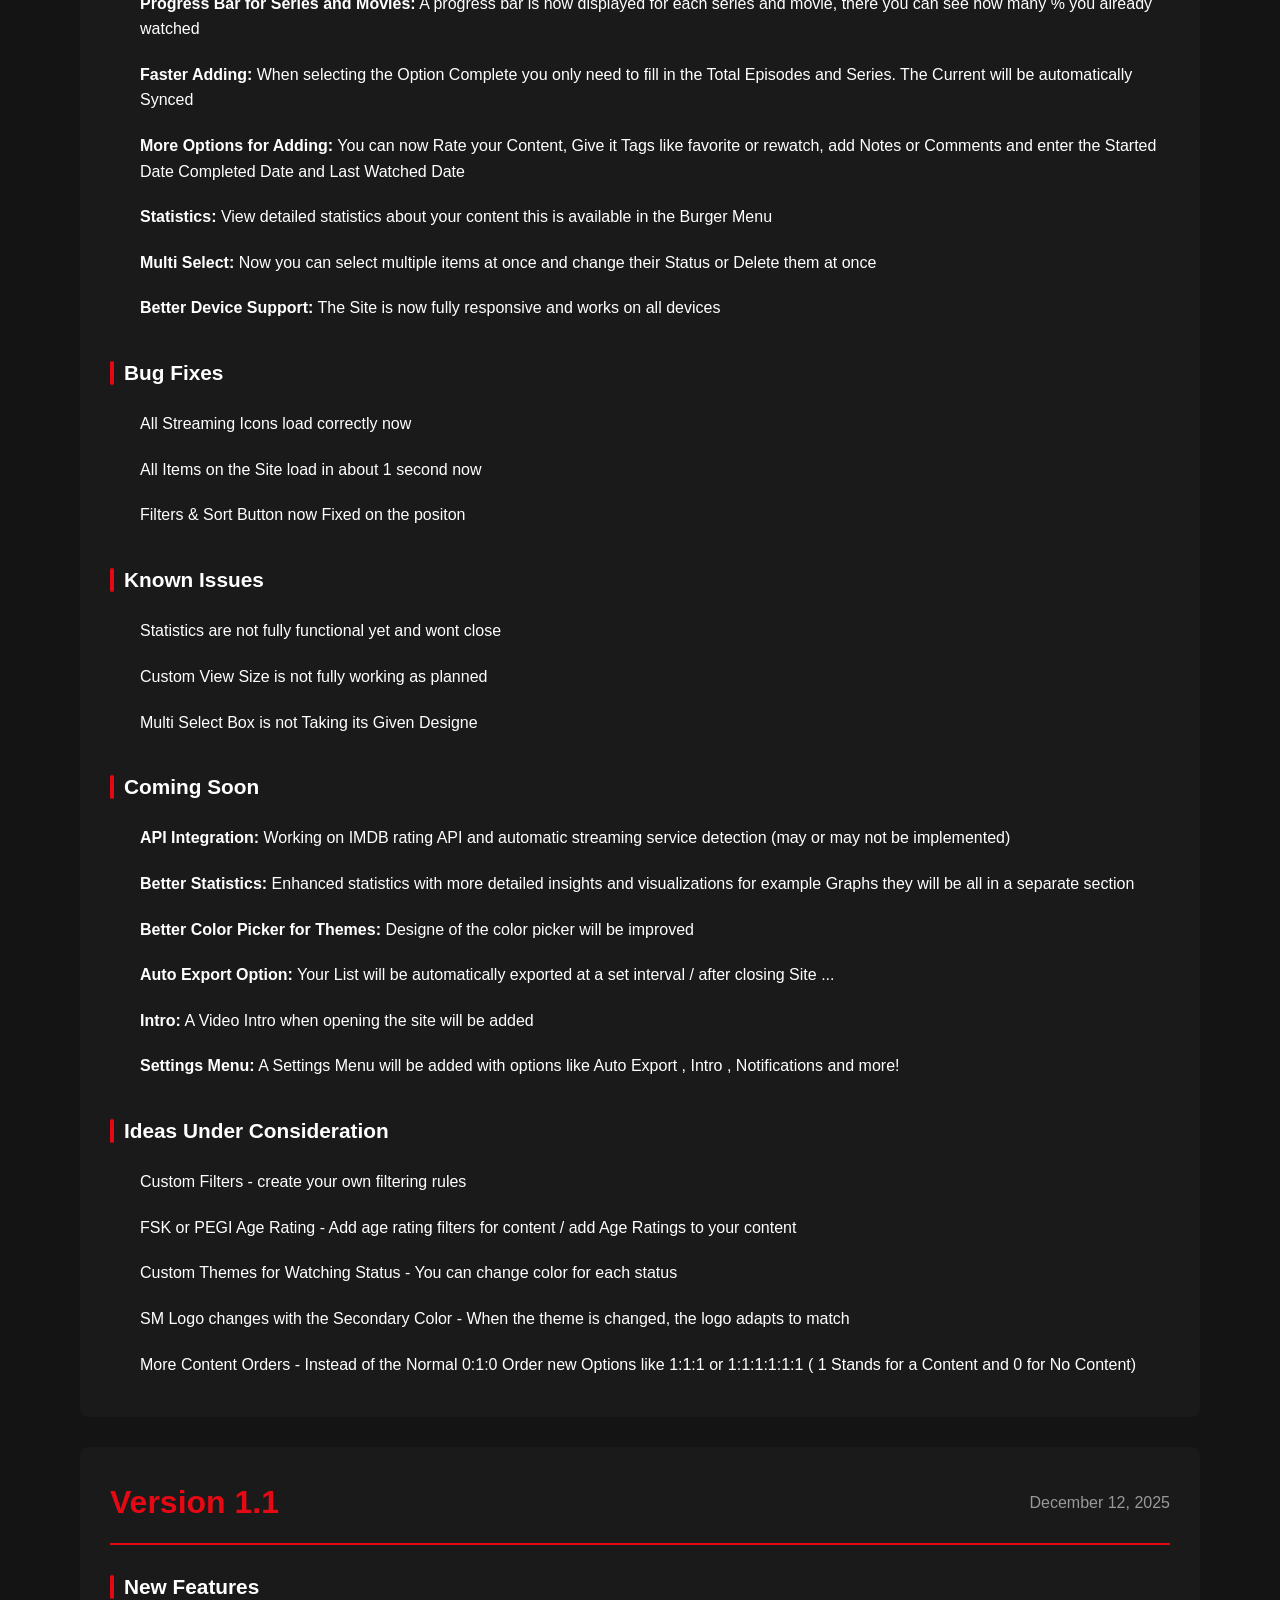
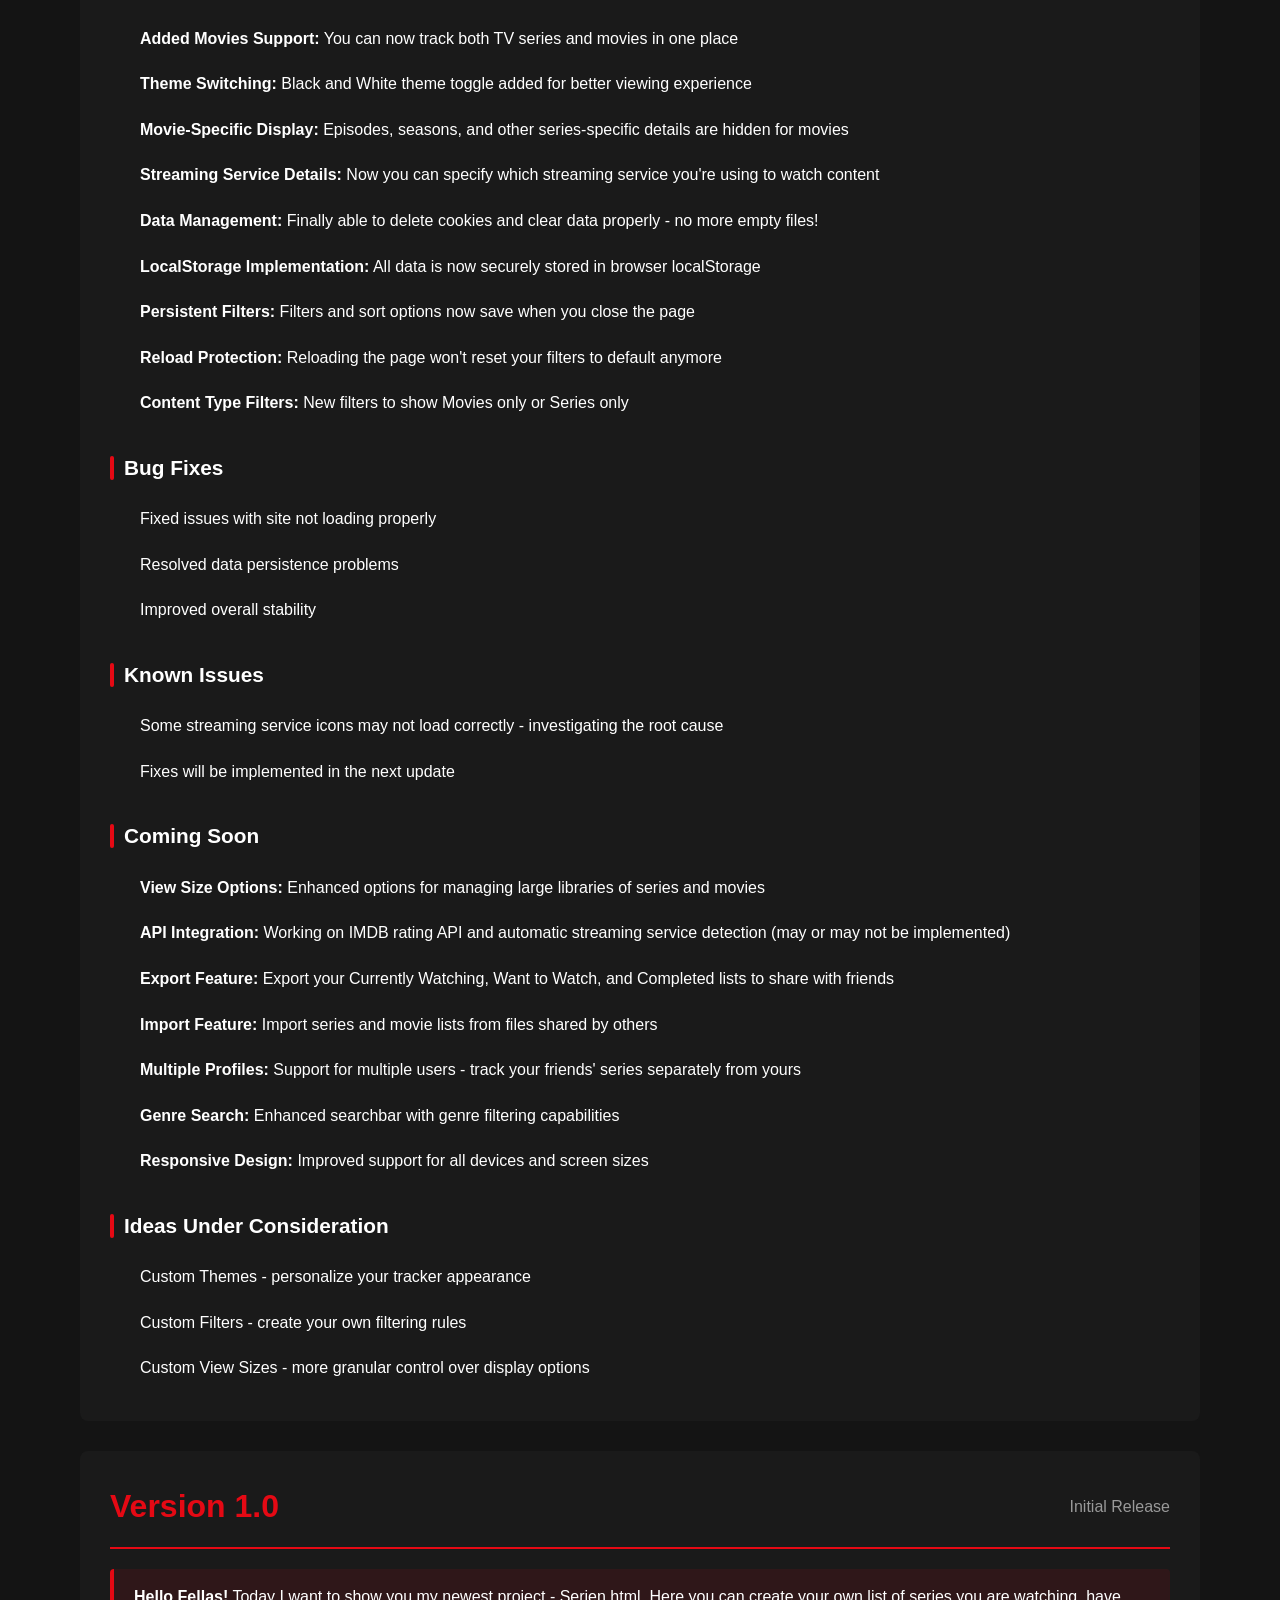
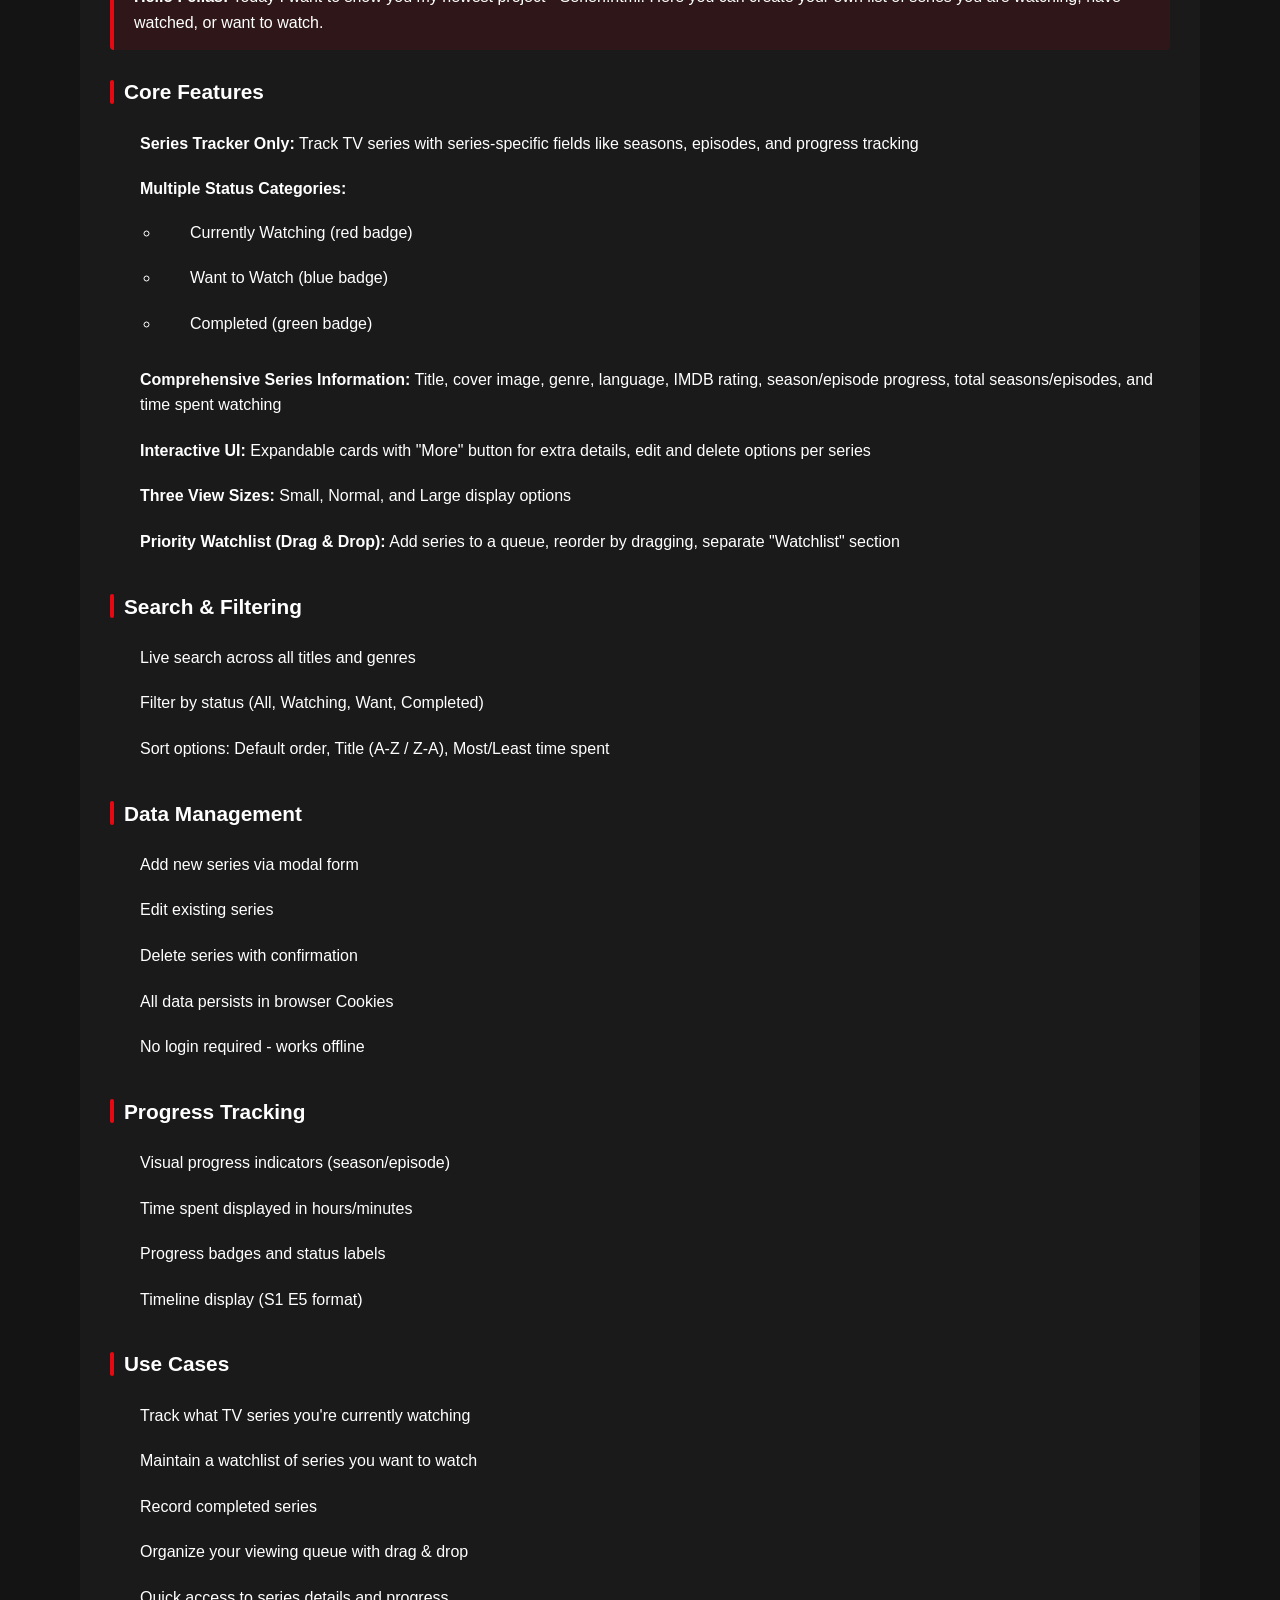
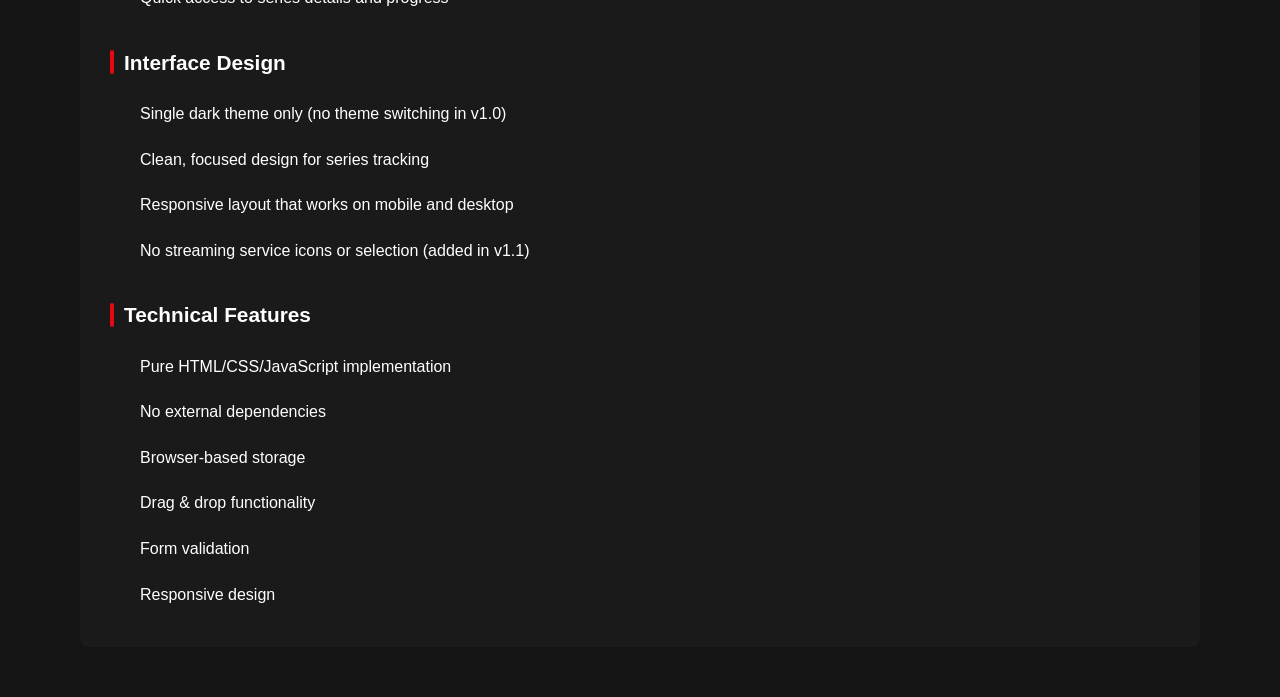
==== commit 715c62a5: "Update ChangelogSerien.html" ====
--- a/ChangelogSerien.html
+++ b/ChangelogSerien.html
@@ -309,7 +309,7 @@
 <div class="version-card">
     <div class="version-header">
         <span class="version-number">Version 1.6</span>
-        <span class="version-date">April 2026</span>
+        <span class="version-date">April 10 2026</span>
     </div>
 
     <h3 class="section-title">New Features</h3>
@@ -346,7 +346,7 @@
             <div class="version-card">
                 <div class="version-header">
                     <span class="version-number">Version 1.5</span>
-                    <span class="version-date">March 2026</span>
+                    <span class="version-date">March 16 2026</span>
                 </div>
 
                 <h3 class="section-title">New Features</h3>
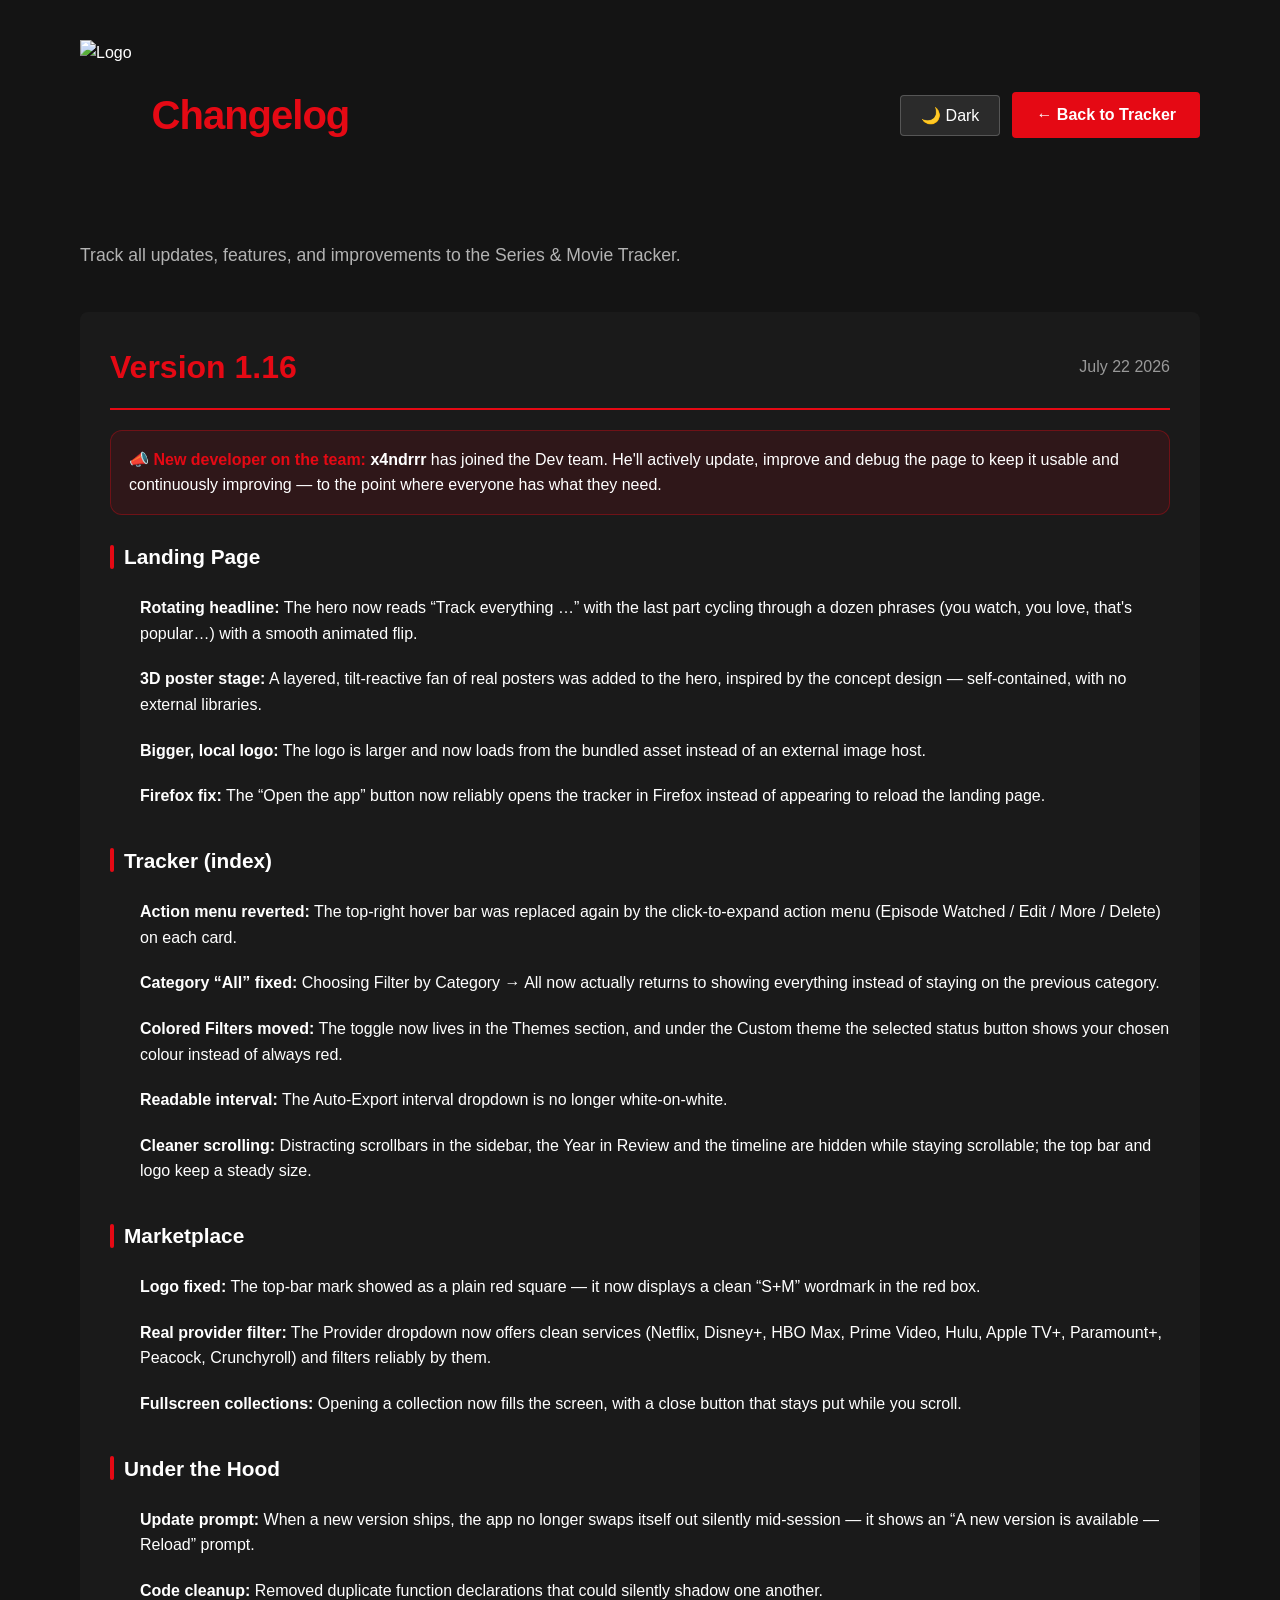
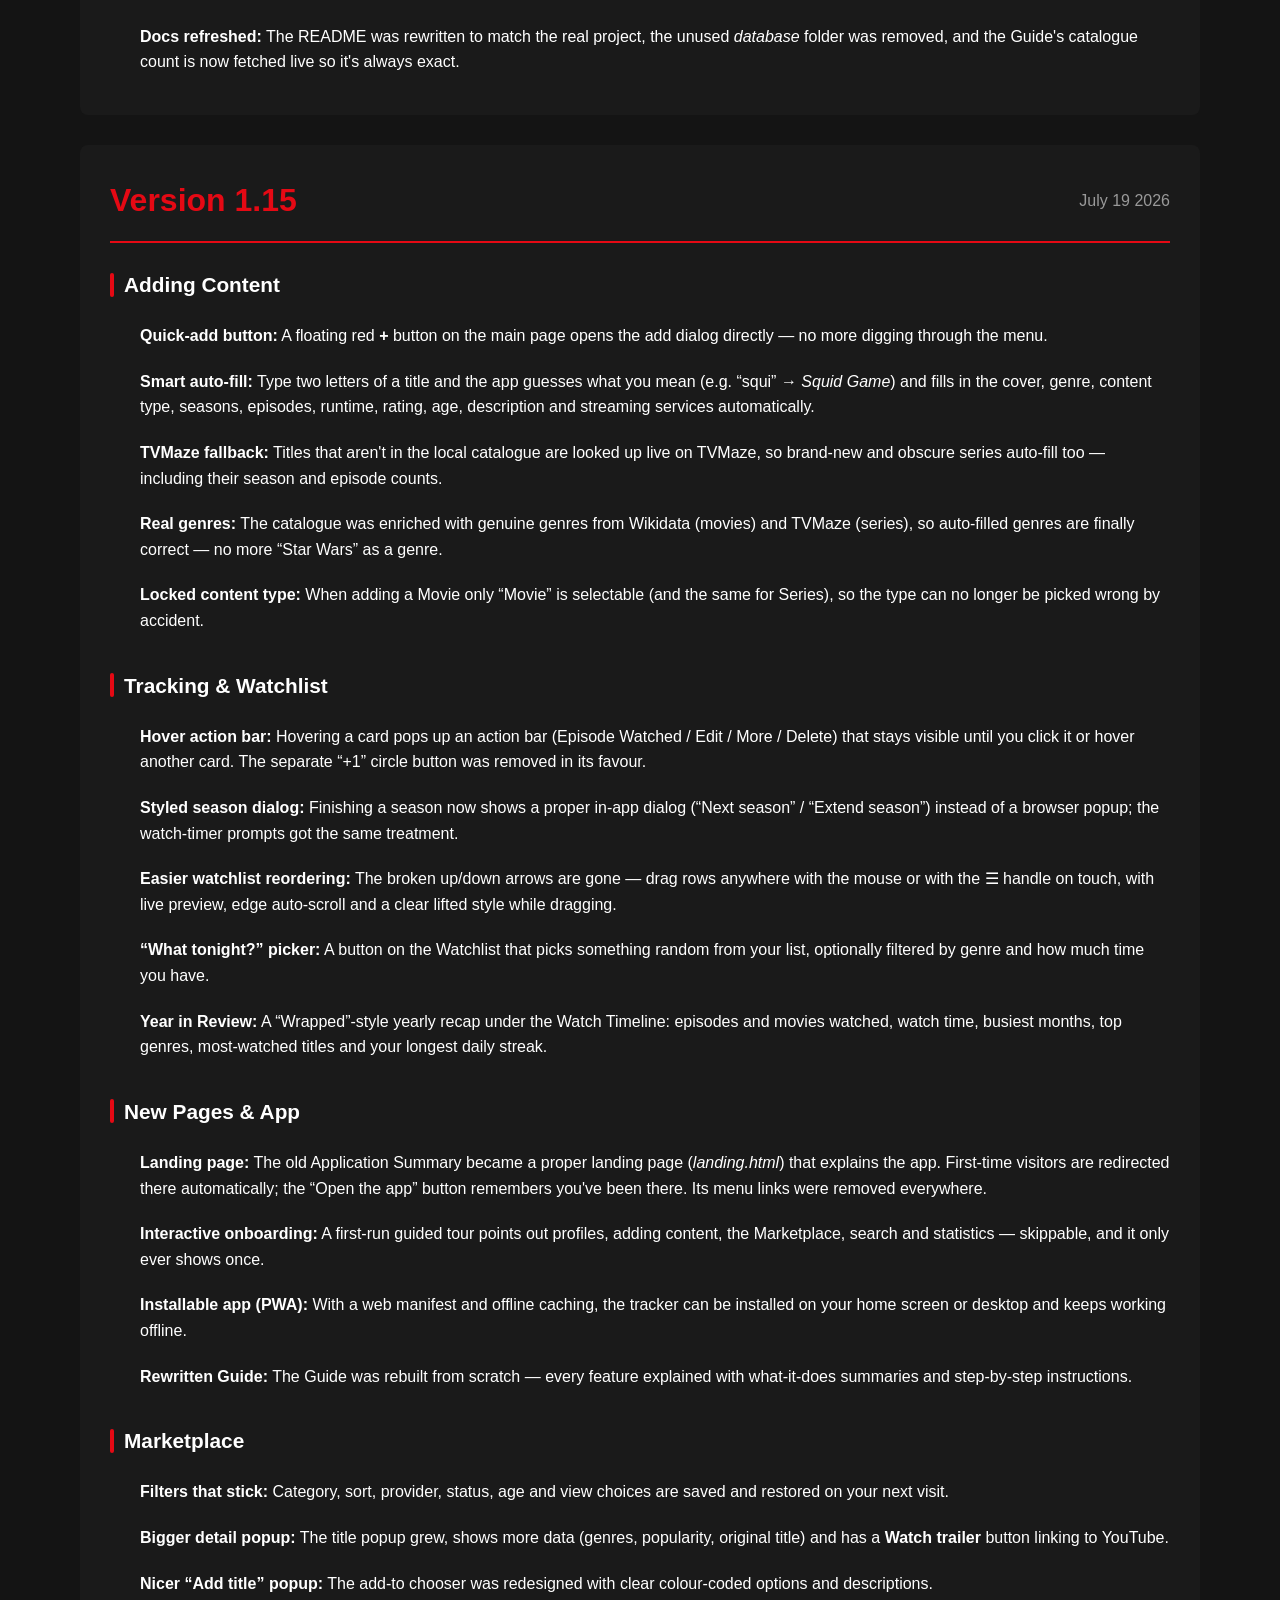
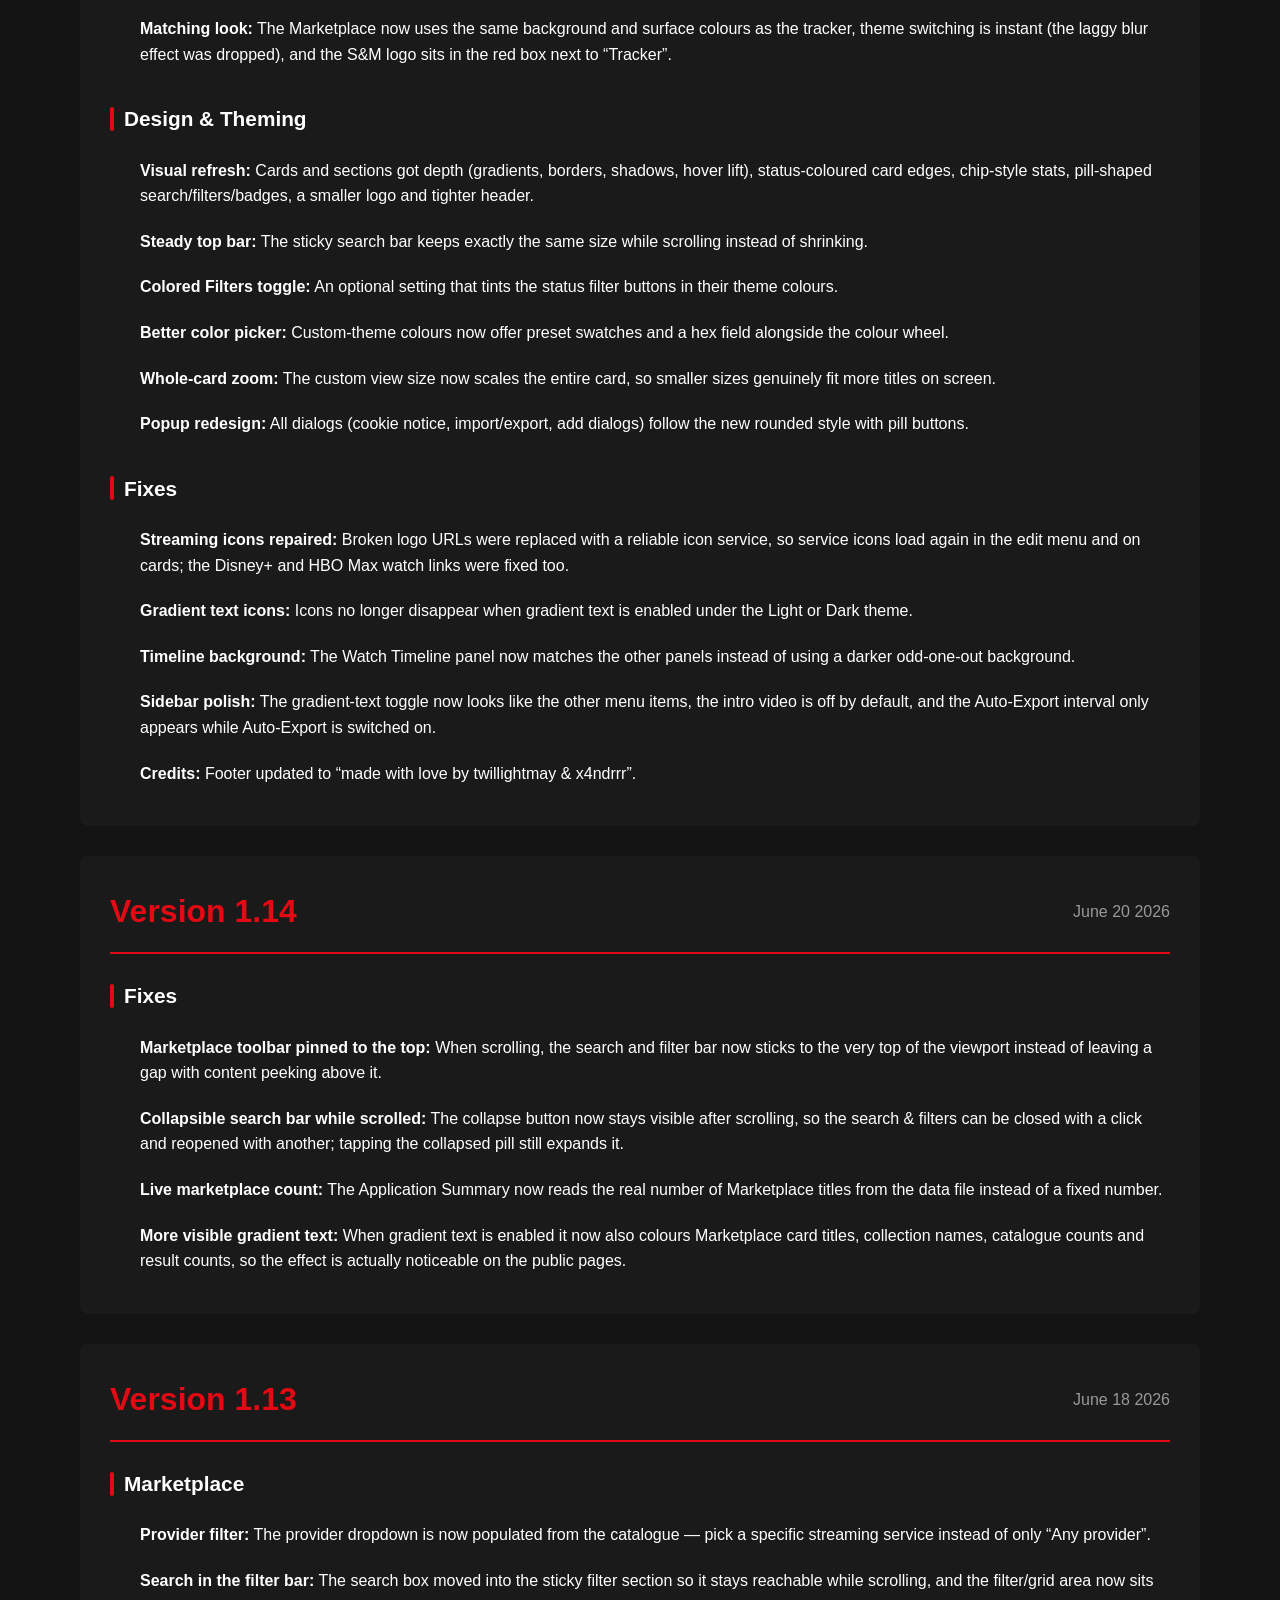
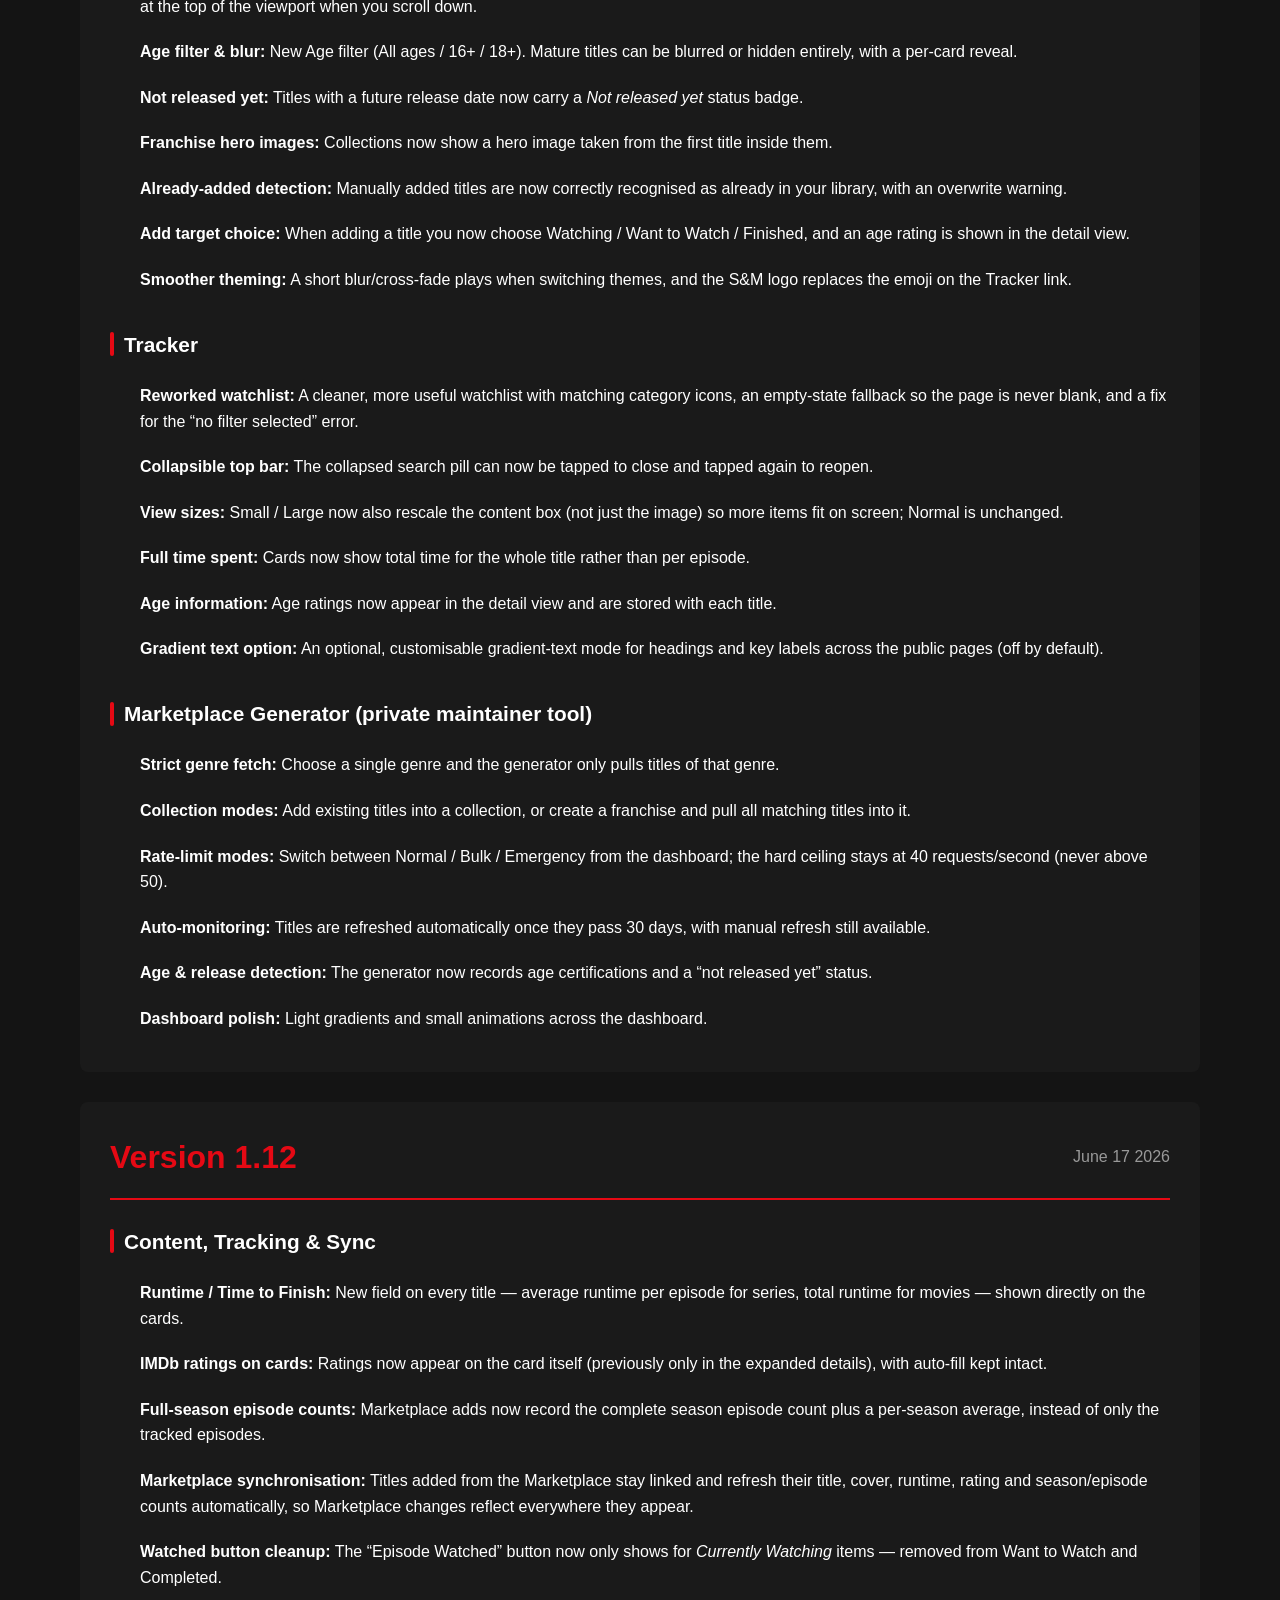
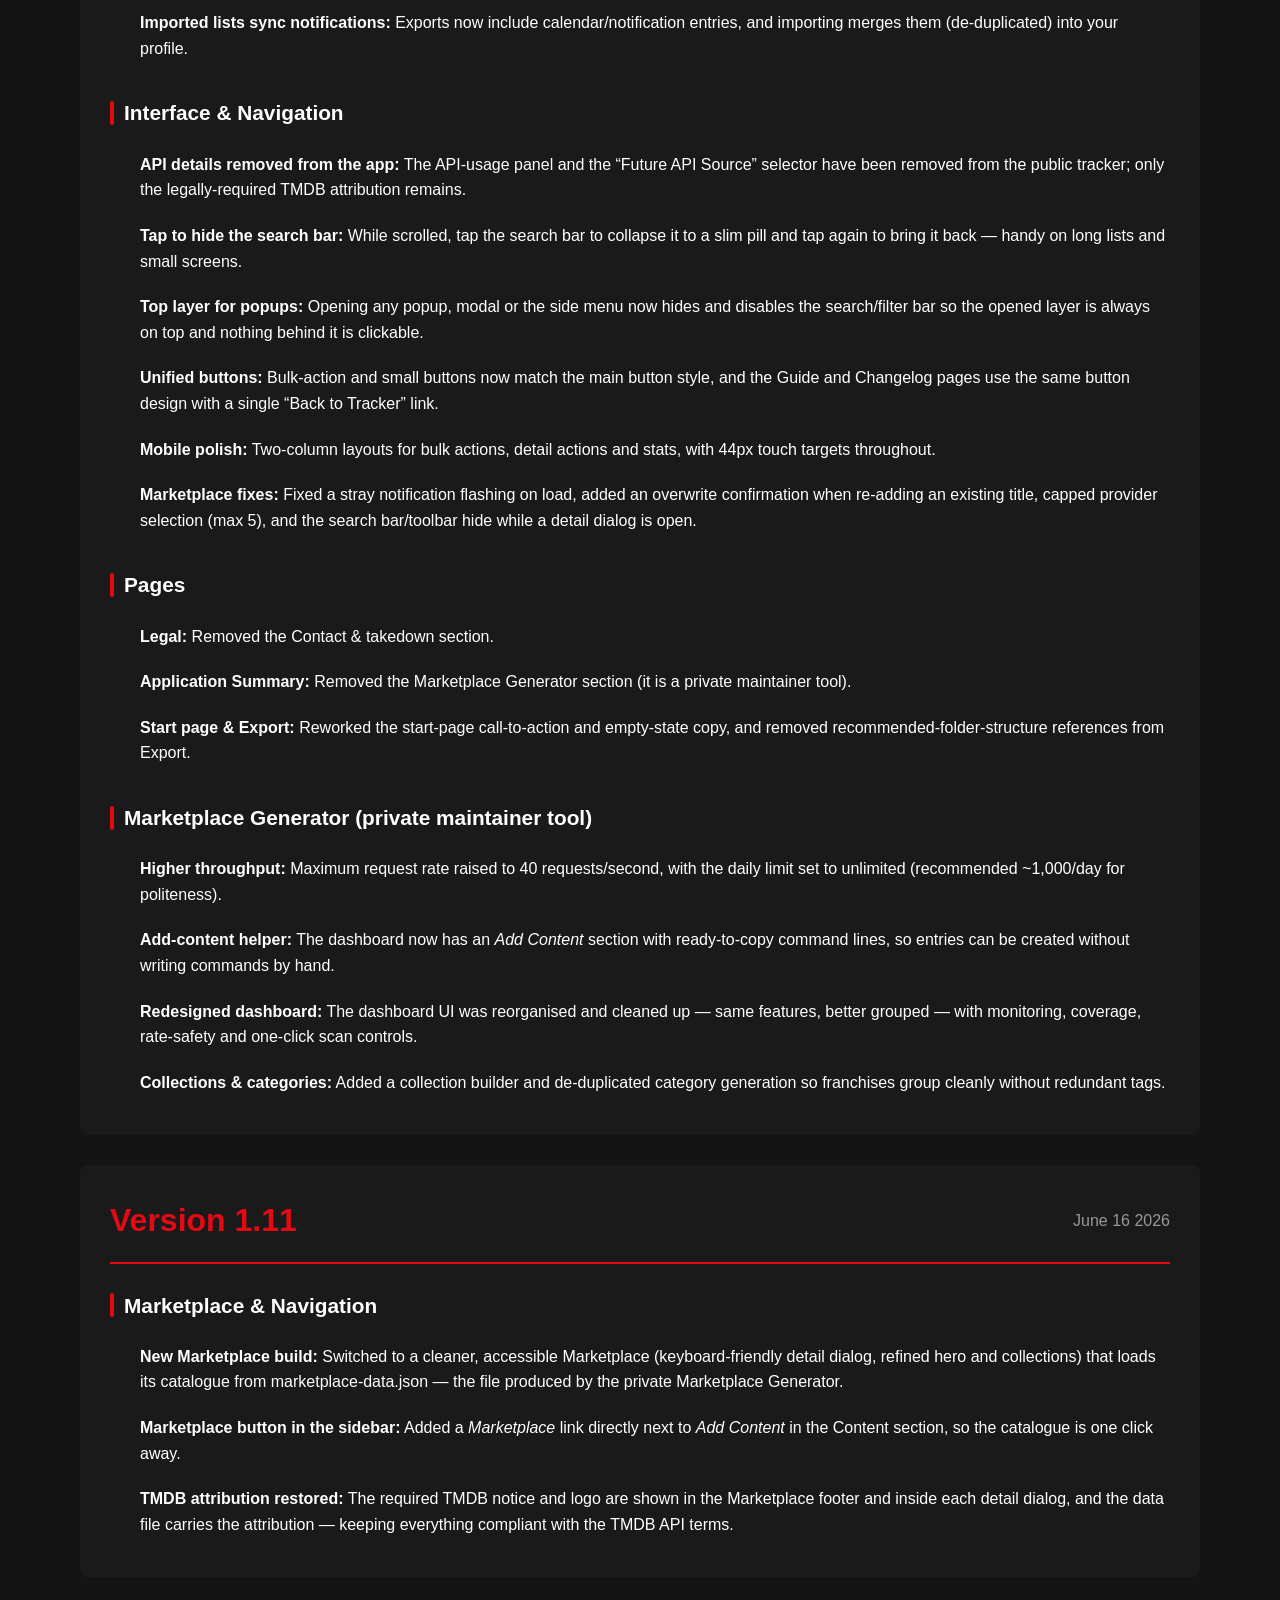
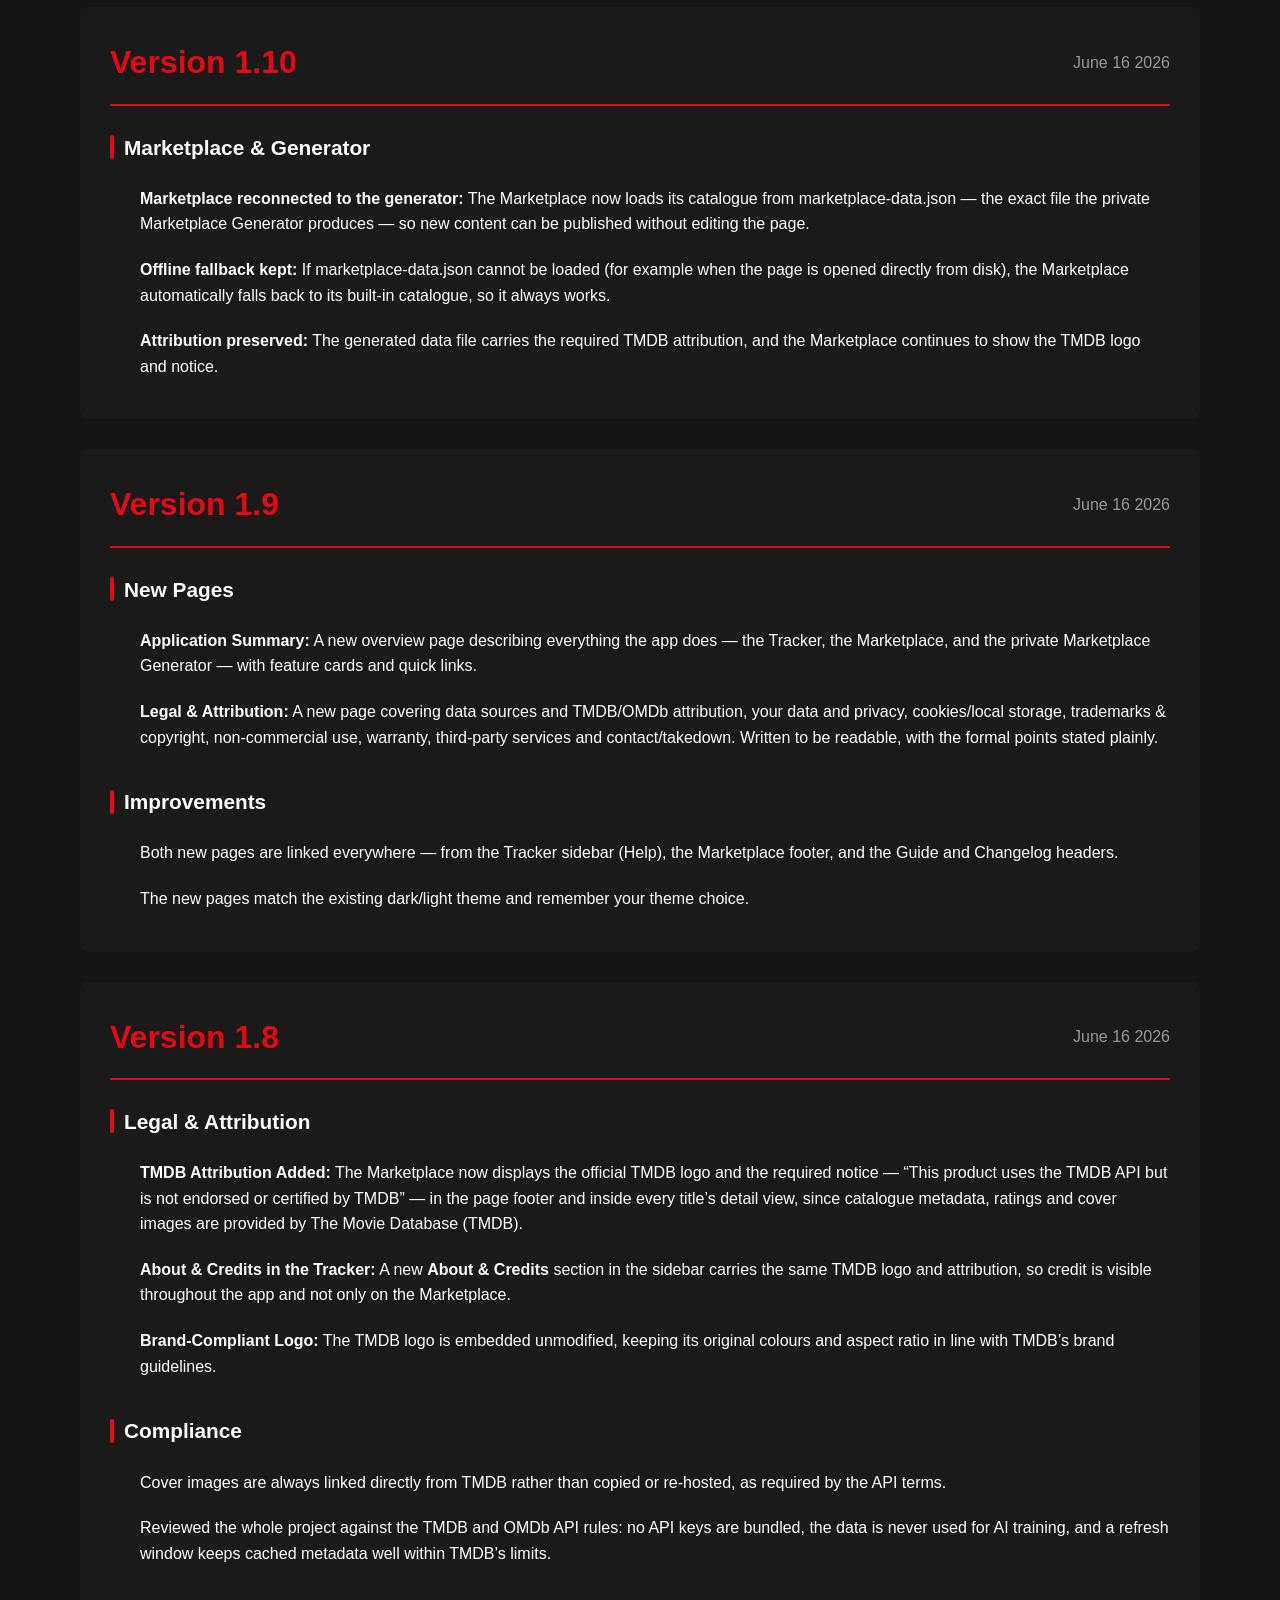
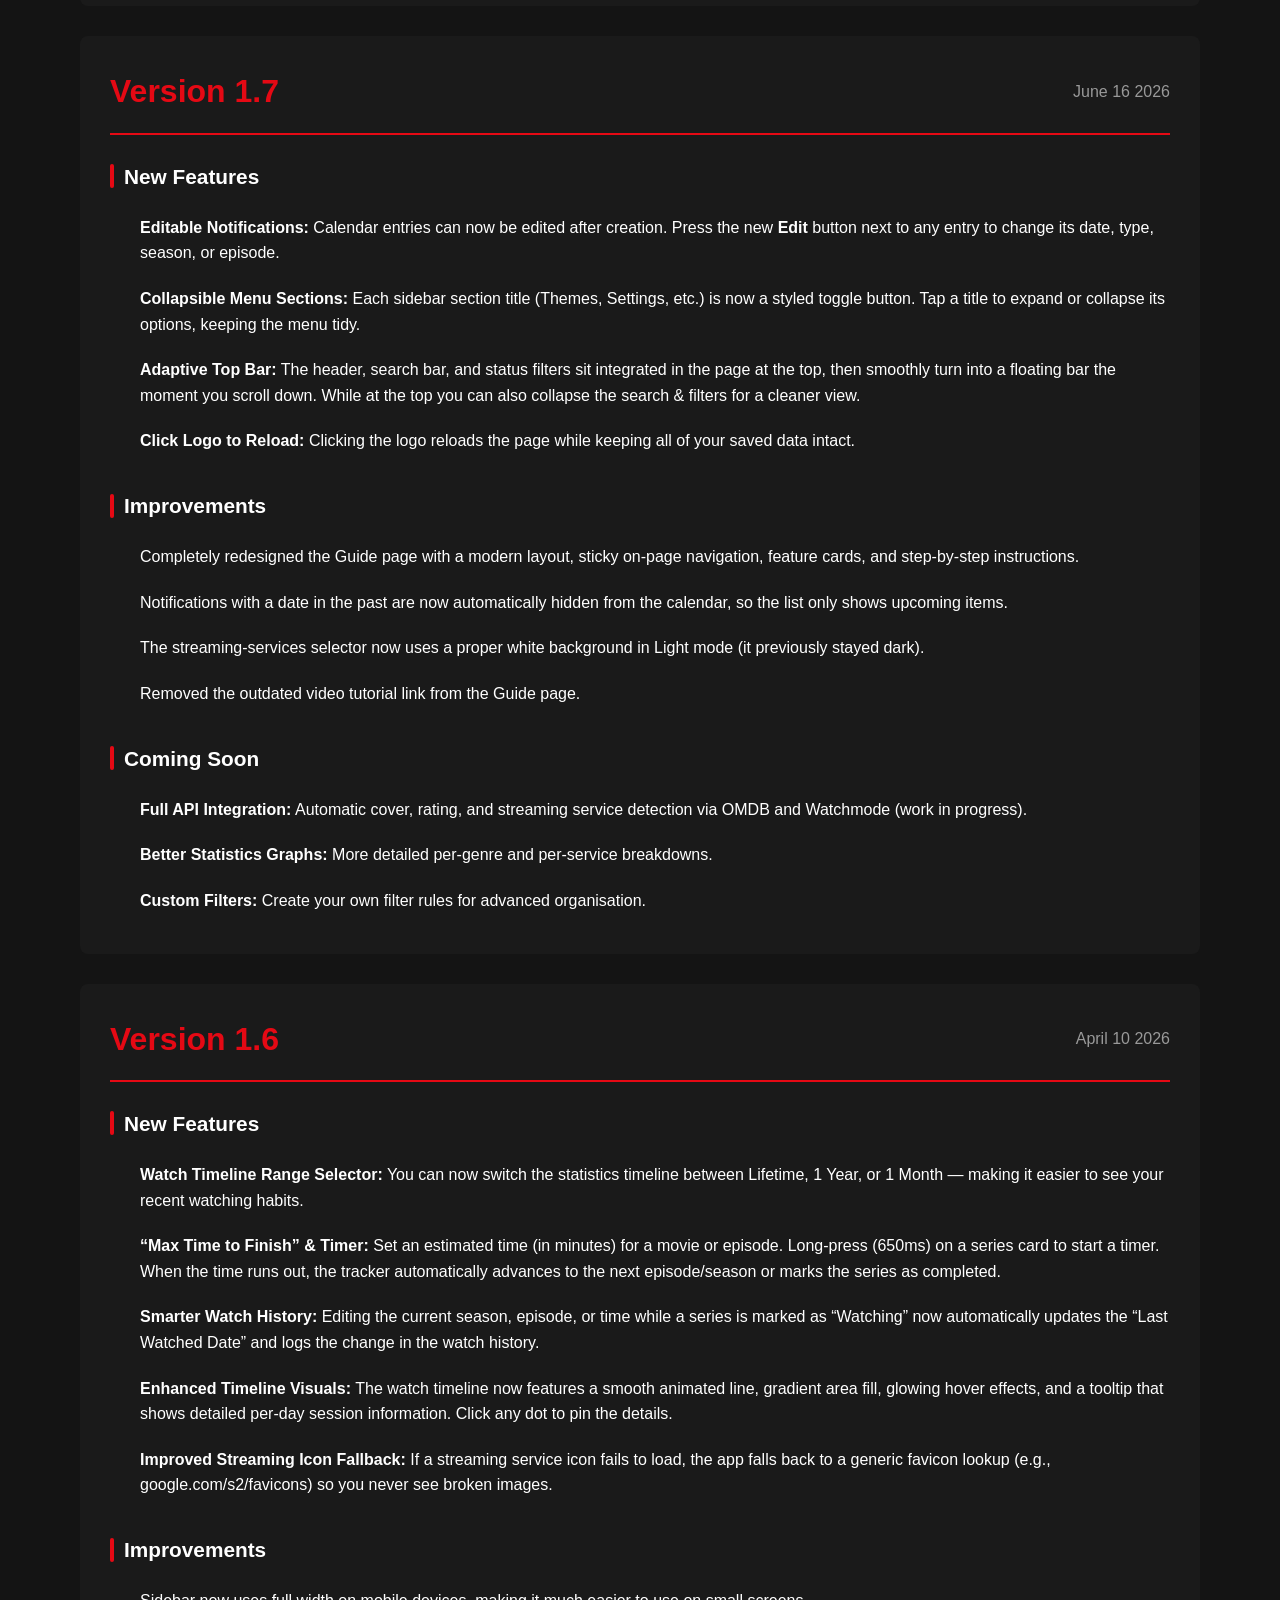
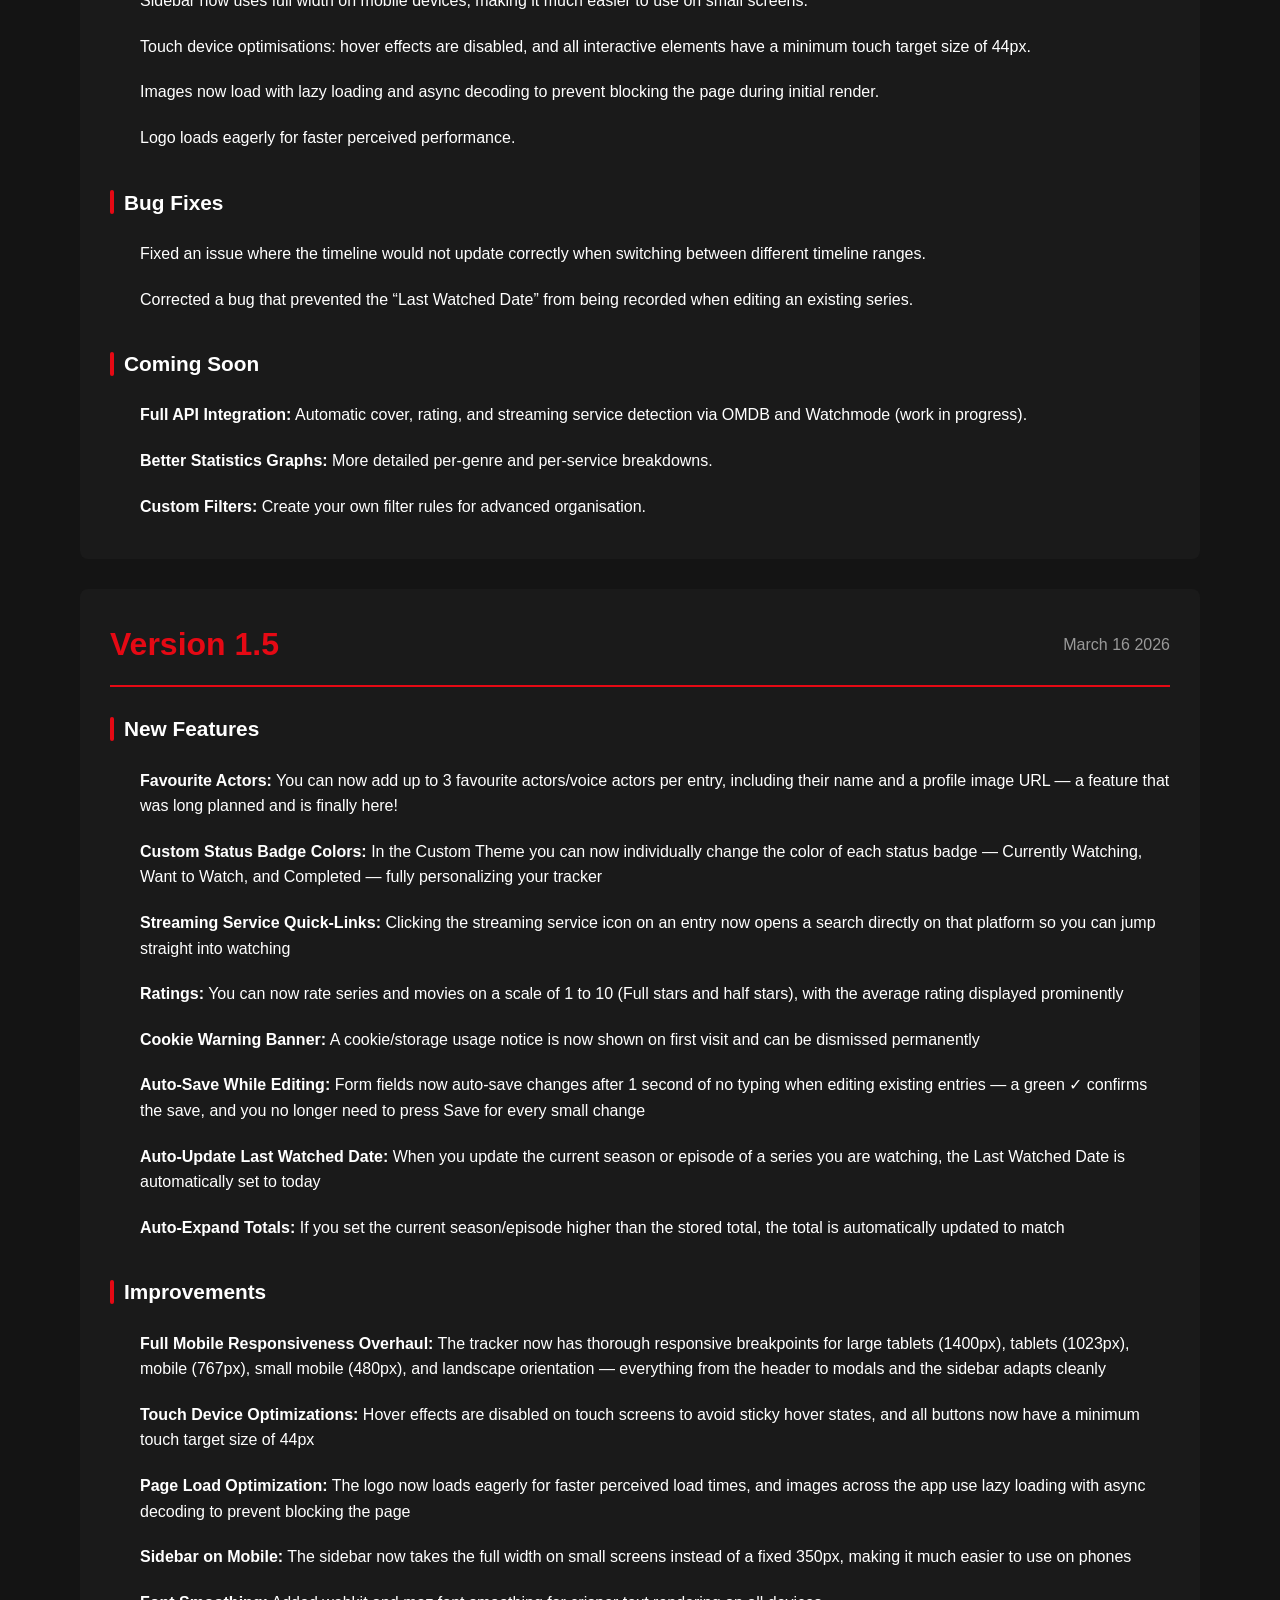
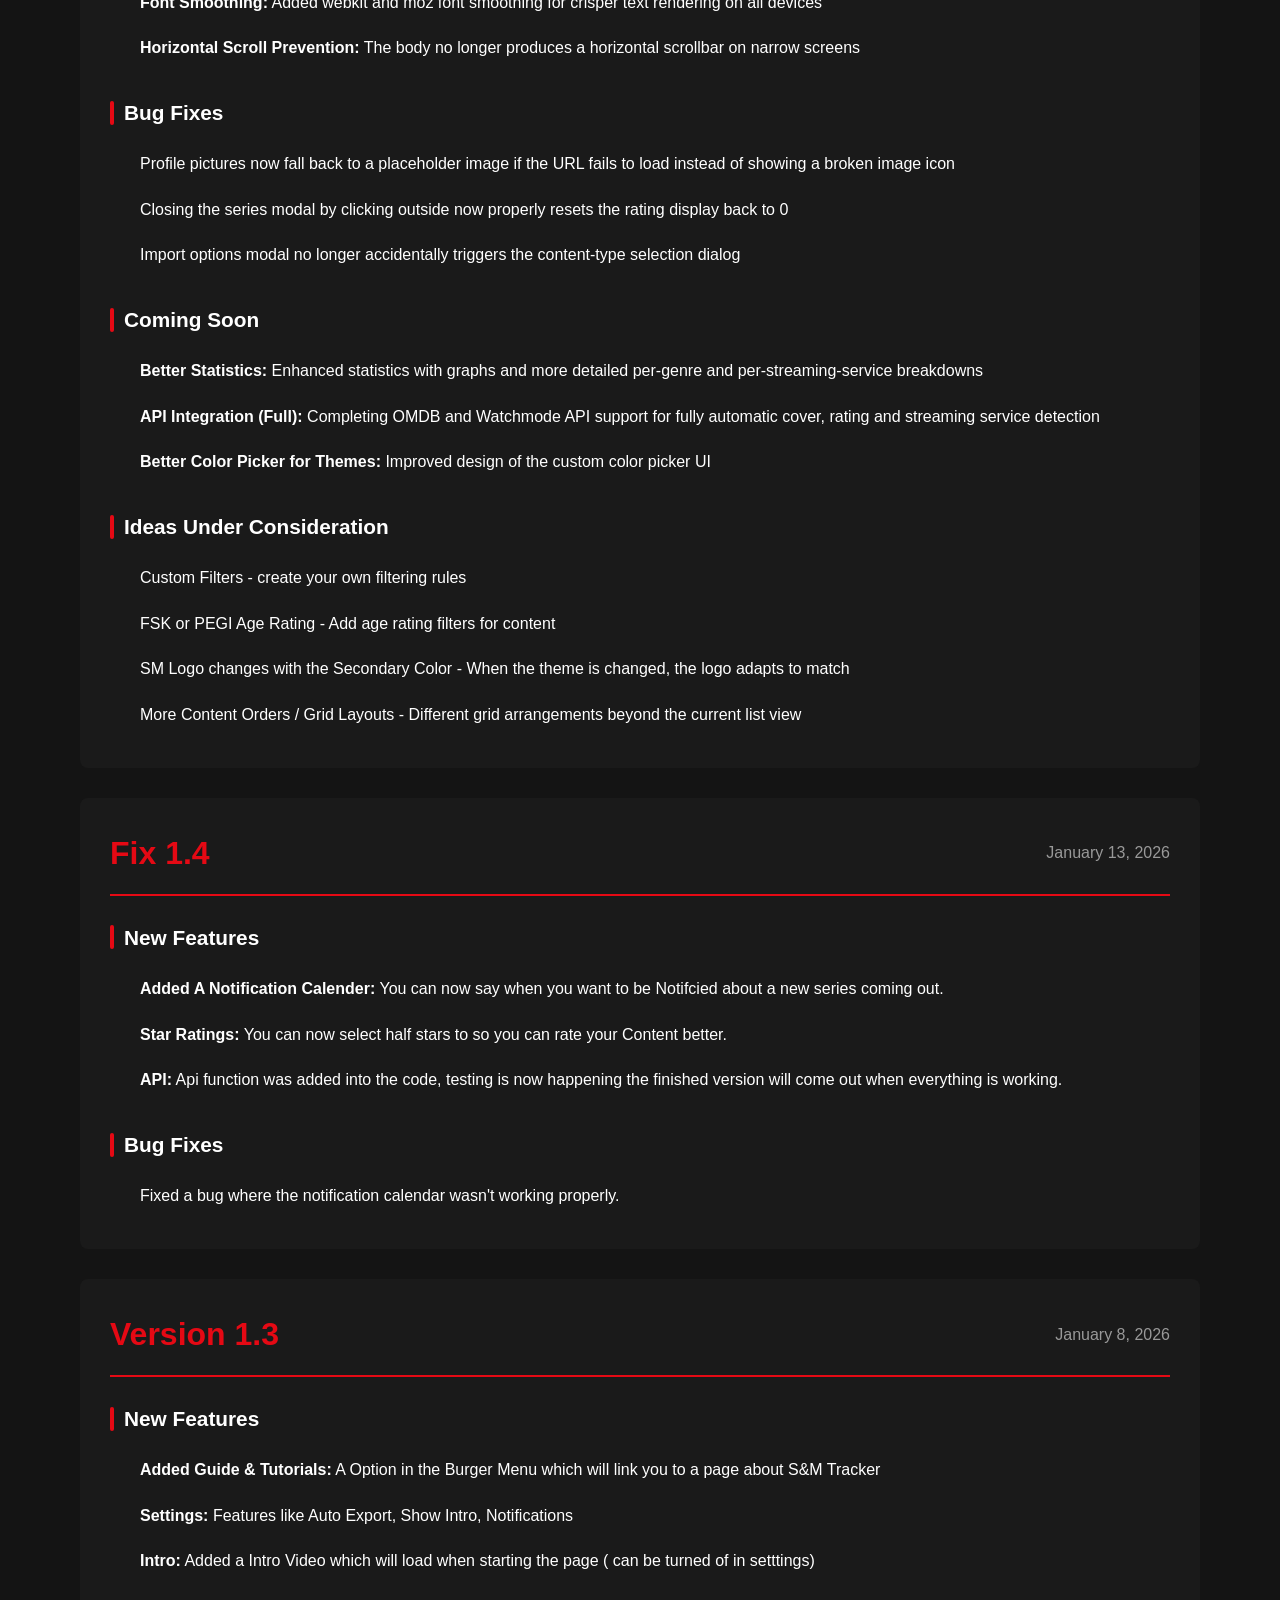
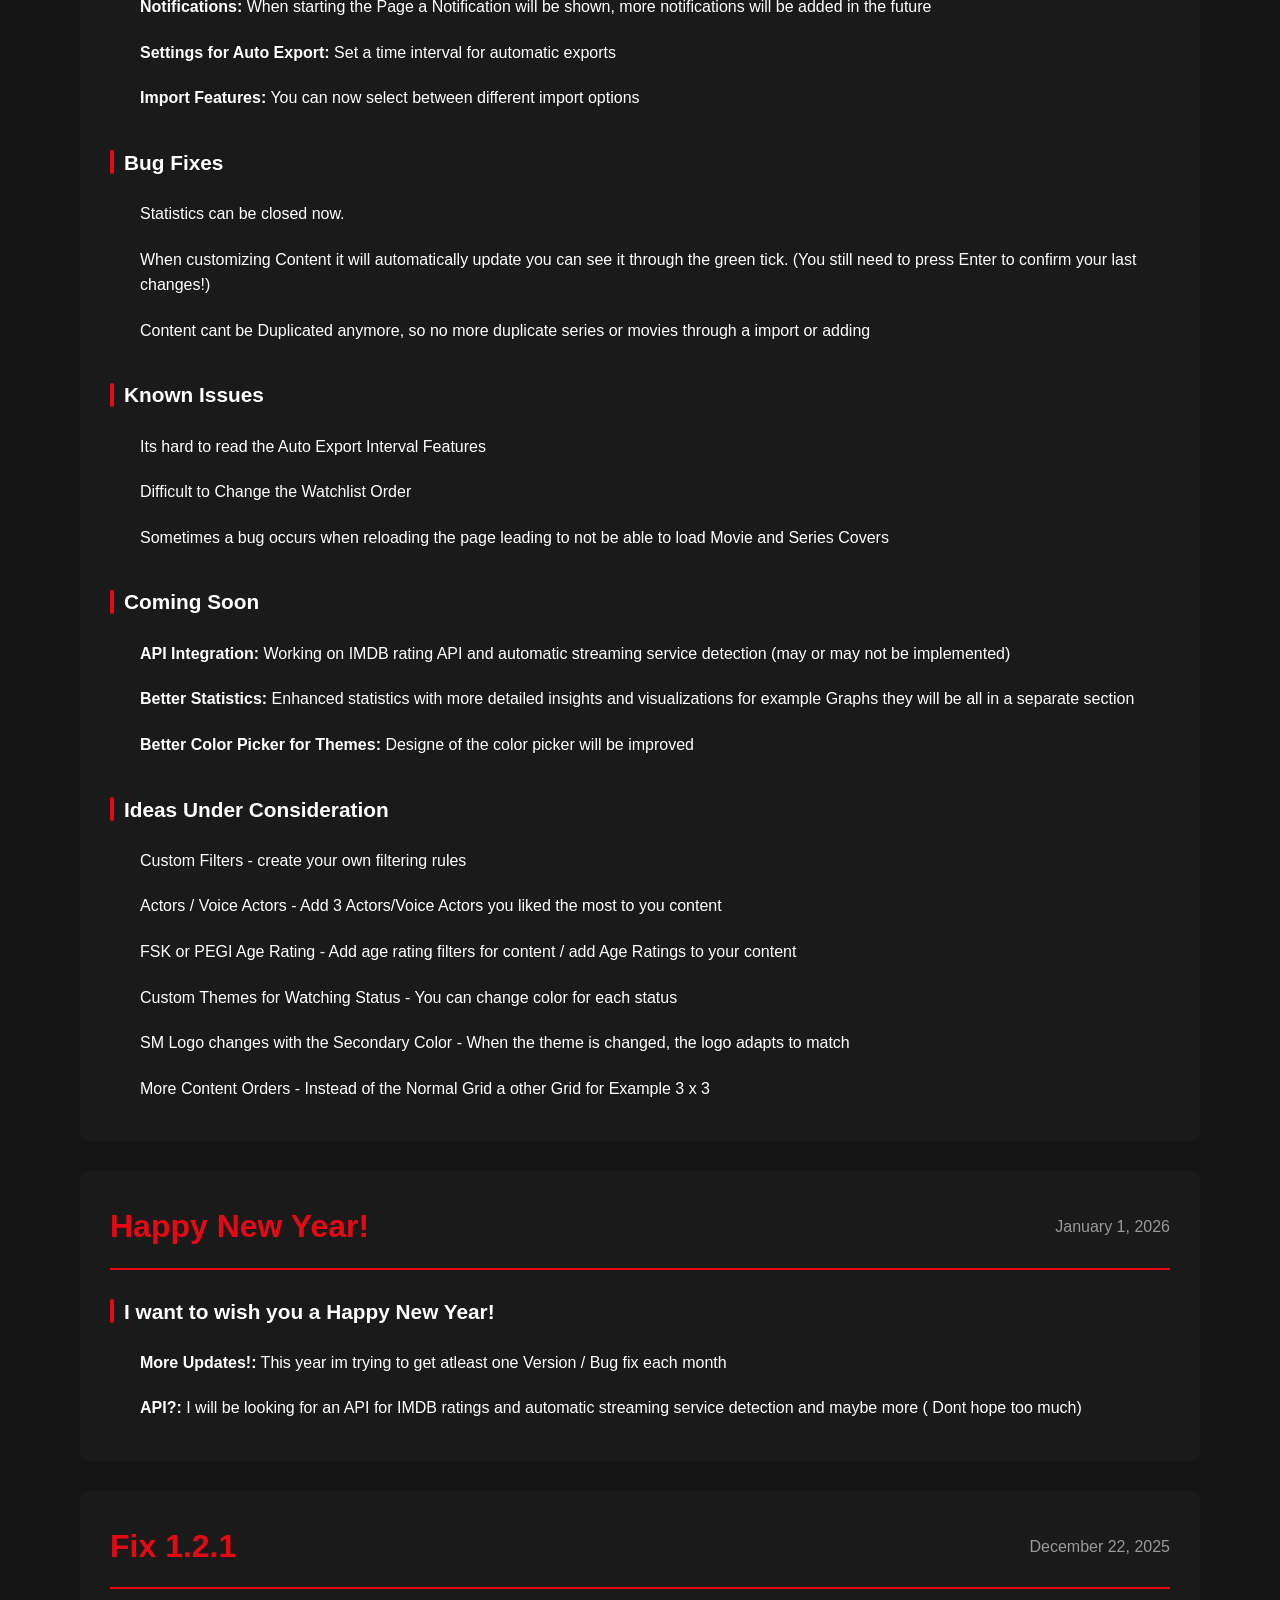
==== commit bc890565: "Add files via upload" ====
--- a/ChangelogSerien.html
+++ b/ChangelogSerien.html
@@ -3,7 +3,7 @@
 <head>
     <meta charset="UTF-8">
     <meta name="viewport" content="width=device-width, initial-scale=1.0">
-    <link rel="icon" type="image/png" sizes="512x512" href="https://img.icons8.com/?size=100&id=yPOgUFWHVx7X&format=png&color=000000">
+    <link rel="icon" type="image/png" sizes="192x192" href="favicon.png">
     <title>Changelog - Series & Movie Tracker</title>
     <style>
         * {
@@ -305,6 +305,309 @@
         </div>
         
           <div class="changelog-content">
+            <!-- Version 1.16 -->
+<div class="version-card">
+    <div class="version-header">
+        <span class="version-number">Version 1.16</span>
+        <span class="version-date">July 22 2026</span>
+    </div>
+
+    <div style="background:rgba(229,9,20,0.1);border:1px solid rgba(229,9,20,0.35);border-radius:12px;padding:16px 18px;margin-bottom:20px;">
+        <strong style="color:#e50914;">📣 New developer on the team:</strong>
+        <strong>x4ndrrr</strong> has joined the Dev team. He'll actively update, improve and debug
+        the page to keep it usable and continuously improving &mdash; to the point where everyone
+        has what they need.
+    </div>
+
+    <h3 class="section-title">Landing Page</h3>
+    <ul class="feature-list">
+        <li><strong>Rotating headline:</strong> The hero now reads &ldquo;Track everything &hellip;&rdquo; with the last part cycling through a dozen phrases (you watch, you love, that's popular&hellip;) with a smooth animated flip.</li>
+        <li><strong>3D poster stage:</strong> A layered, tilt-reactive fan of real posters was added to the hero, inspired by the concept design &mdash; self-contained, with no external libraries.</li>
+        <li><strong>Bigger, local logo:</strong> The logo is larger and now loads from the bundled asset instead of an external image host.</li>
+        <li><strong>Firefox fix:</strong> The &ldquo;Open the app&rdquo; button now reliably opens the tracker in Firefox instead of appearing to reload the landing page.</li>
+    </ul>
+
+    <h3 class="section-title">Tracker (index)</h3>
+    <ul class="feature-list">
+        <li><strong>Action menu reverted:</strong> The top-right hover bar was replaced again by the click-to-expand action menu (Episode Watched / Edit / More / Delete) on each card.</li>
+        <li><strong>Category &ldquo;All&rdquo; fixed:</strong> Choosing Filter by Category &rarr; All now actually returns to showing everything instead of staying on the previous category.</li>
+        <li><strong>Colored Filters moved:</strong> The toggle now lives in the Themes section, and under the Custom theme the selected status button shows your chosen colour instead of always red.</li>
+        <li><strong>Readable interval:</strong> The Auto-Export interval dropdown is no longer white-on-white.</li>
+        <li><strong>Cleaner scrolling:</strong> Distracting scrollbars in the sidebar, the Year in Review and the timeline are hidden while staying scrollable; the top bar and logo keep a steady size.</li>
+    </ul>
+
+    <h3 class="section-title">Marketplace</h3>
+    <ul class="feature-list">
+        <li><strong>Logo fixed:</strong> The top-bar mark showed as a plain red square &mdash; it now displays a clean &ldquo;S+M&rdquo; wordmark in the red box.</li>
+        <li><strong>Real provider filter:</strong> The Provider dropdown now offers clean services (Netflix, Disney+, HBO Max, Prime Video, Hulu, Apple TV+, Paramount+, Peacock, Crunchyroll) and filters reliably by them.</li>
+        <li><strong>Fullscreen collections:</strong> Opening a collection now fills the screen, with a close button that stays put while you scroll.</li>
+    </ul>
+
+    <h3 class="section-title">Under the Hood</h3>
+    <ul class="feature-list">
+        <li><strong>Update prompt:</strong> When a new version ships, the app no longer swaps itself out silently mid-session &mdash; it shows an &ldquo;A new version is available &mdash; Reload&rdquo; prompt.</li>
+        <li><strong>Code cleanup:</strong> Removed duplicate function declarations that could silently shadow one another.</li>
+        <li><strong>Docs refreshed:</strong> The README was rewritten to match the real project, the unused <em>database</em> folder was removed, and the Guide's catalogue count is now fetched live so it's always exact.</li>
+    </ul>
+</div>
+
+            <!-- Version 1.15 -->
+<div class="version-card">
+    <div class="version-header">
+        <span class="version-number">Version 1.15</span>
+        <span class="version-date">July 19 2026</span>
+    </div>
+
+    <h3 class="section-title">Adding Content</h3>
+    <ul class="feature-list">
+        <li><strong>Quick-add button:</strong> A floating red <strong>+</strong> button on the main page opens the add dialog directly &mdash; no more digging through the menu.</li>
+        <li><strong>Smart auto-fill:</strong> Type two letters of a title and the app guesses what you mean (e.g. &ldquo;squi&rdquo; &rarr; <em>Squid Game</em>) and fills in the cover, genre, content type, seasons, episodes, runtime, rating, age, description and streaming services automatically.</li>
+        <li><strong>TVMaze fallback:</strong> Titles that aren't in the local catalogue are looked up live on TVMaze, so brand-new and obscure series auto-fill too &mdash; including their season and episode counts.</li>
+        <li><strong>Real genres:</strong> The catalogue was enriched with genuine genres from Wikidata (movies) and TVMaze (series), so auto-filled genres are finally correct &mdash; no more &ldquo;Star Wars&rdquo; as a genre.</li>
+        <li><strong>Locked content type:</strong> When adding a Movie only &ldquo;Movie&rdquo; is selectable (and the same for Series), so the type can no longer be picked wrong by accident.</li>
+    </ul>
+
+    <h3 class="section-title">Tracking &amp; Watchlist</h3>
+    <ul class="feature-list">
+        <li><strong>Hover action bar:</strong> Hovering a card pops up an action bar (Episode Watched / Edit / More / Delete) that stays visible until you click it or hover another card. The separate &ldquo;+1&rdquo; circle button was removed in its favour.</li>
+        <li><strong>Styled season dialog:</strong> Finishing a season now shows a proper in-app dialog (&ldquo;Next season&rdquo; / &ldquo;Extend season&rdquo;) instead of a browser popup; the watch-timer prompts got the same treatment.</li>
+        <li><strong>Easier watchlist reordering:</strong> The broken up/down arrows are gone &mdash; drag rows anywhere with the mouse or with the ☰ handle on touch, with live preview, edge auto-scroll and a clear lifted style while dragging.</li>
+        <li><strong>&ldquo;What tonight?&rdquo; picker:</strong> A button on the Watchlist that picks something random from your list, optionally filtered by genre and how much time you have.</li>
+        <li><strong>Year in Review:</strong> A &ldquo;Wrapped&rdquo;-style yearly recap under the Watch Timeline: episodes and movies watched, watch time, busiest months, top genres, most-watched titles and your longest daily streak.</li>
+    </ul>
+
+    <h3 class="section-title">New Pages &amp; App</h3>
+    <ul class="feature-list">
+        <li><strong>Landing page:</strong> The old Application Summary became a proper landing page (<em>landing.html</em>) that explains the app. First-time visitors are redirected there automatically; the &ldquo;Open the app&rdquo; button remembers you've been there. Its menu links were removed everywhere.</li>
+        <li><strong>Interactive onboarding:</strong> A first-run guided tour points out profiles, adding content, the Marketplace, search and statistics &mdash; skippable, and it only ever shows once.</li>
+        <li><strong>Installable app (PWA):</strong> With a web manifest and offline caching, the tracker can be installed on your home screen or desktop and keeps working offline.</li>
+        <li><strong>Rewritten Guide:</strong> The Guide was rebuilt from scratch &mdash; every feature explained with what-it-does summaries and step-by-step instructions.</li>
+    </ul>
+
+    <h3 class="section-title">Marketplace</h3>
+    <ul class="feature-list">
+        <li><strong>Filters that stick:</strong> Category, sort, provider, status, age and view choices are saved and restored on your next visit.</li>
+        <li><strong>Bigger detail popup:</strong> The title popup grew, shows more data (genres, popularity, original title) and has a <strong>Watch trailer</strong> button linking to YouTube.</li>
+        <li><strong>Nicer &ldquo;Add title&rdquo; popup:</strong> The add-to chooser was redesigned with clear colour-coded options and descriptions.</li>
+        <li><strong>Matching look:</strong> The Marketplace now uses the same background and surface colours as the tracker, theme switching is instant (the laggy blur effect was dropped), and the S&amp;M logo sits in the red box next to &ldquo;Tracker&rdquo;.</li>
+    </ul>
+
+    <h3 class="section-title">Design &amp; Theming</h3>
+    <ul class="feature-list">
+        <li><strong>Visual refresh:</strong> Cards and sections got depth (gradients, borders, shadows, hover lift), status-coloured card edges, chip-style stats, pill-shaped search/filters/badges, a smaller logo and tighter header.</li>
+        <li><strong>Steady top bar:</strong> The sticky search bar keeps exactly the same size while scrolling instead of shrinking.</li>
+        <li><strong>Colored Filters toggle:</strong> An optional setting that tints the status filter buttons in their theme colours.</li>
+        <li><strong>Better color picker:</strong> Custom-theme colours now offer preset swatches and a hex field alongside the colour wheel.</li>
+        <li><strong>Whole-card zoom:</strong> The custom view size now scales the entire card, so smaller sizes genuinely fit more titles on screen.</li>
+        <li><strong>Popup redesign:</strong> All dialogs (cookie notice, import/export, add dialogs) follow the new rounded style with pill buttons.</li>
+    </ul>
+
+    <h3 class="section-title">Fixes</h3>
+    <ul class="feature-list">
+        <li><strong>Streaming icons repaired:</strong> Broken logo URLs were replaced with a reliable icon service, so service icons load again in the edit menu and on cards; the Disney+ and HBO Max watch links were fixed too.</li>
+        <li><strong>Gradient text icons:</strong> Icons no longer disappear when gradient text is enabled under the Light or Dark theme.</li>
+        <li><strong>Timeline background:</strong> The Watch Timeline panel now matches the other panels instead of using a darker odd-one-out background.</li>
+        <li><strong>Sidebar polish:</strong> The gradient-text toggle now looks like the other menu items, the intro video is off by default, and the Auto-Export interval only appears while Auto-Export is switched on.</li>
+        <li><strong>Credits:</strong> Footer updated to &ldquo;made with love by twillightmay &amp; x4ndrrr&rdquo;.</li>
+    </ul>
+</div>
+
+            <!-- Version 1.14 -->
+<div class="version-card">
+    <div class="version-header">
+        <span class="version-number">Version 1.14</span>
+        <span class="version-date">June 20 2026</span>
+    </div>
+
+    <h3 class="section-title">Fixes</h3>
+    <ul class="feature-list">
+        <li><strong>Marketplace toolbar pinned to the top:</strong> When scrolling, the search and filter bar now sticks to the very top of the viewport instead of leaving a gap with content peeking above it.</li>
+        <li><strong>Collapsible search bar while scrolled:</strong> The collapse button now stays visible after scrolling, so the search &amp; filters can be closed with a click and reopened with another; tapping the collapsed pill still expands it.</li>
+        <li><strong>Live marketplace count:</strong> The Application Summary now reads the real number of Marketplace titles from the data file instead of a fixed number.</li>
+        <li><strong>More visible gradient text:</strong> When gradient text is enabled it now also colours Marketplace card titles, collection names, catalogue counts and result counts, so the effect is actually noticeable on the public pages.</li>
+    </ul>
+</div>
+
+            <!-- Version 1.13 -->
+<div class="version-card">
+    <div class="version-header">
+        <span class="version-number">Version 1.13</span>
+        <span class="version-date">June 18 2026</span>
+    </div>
+
+    <h3 class="section-title">Marketplace</h3>
+    <ul class="feature-list">
+        <li><strong>Provider filter:</strong> The provider dropdown is now populated from the catalogue &mdash; pick a specific streaming service instead of only &ldquo;Any provider&rdquo;.</li>
+        <li><strong>Search in the filter bar:</strong> The search box moved into the sticky filter section so it stays reachable while scrolling, and the filter/grid area now sits at the top of the viewport when you scroll down.</li>
+        <li><strong>Age filter &amp; blur:</strong> New Age filter (All ages / 16+ / 18+). Mature titles can be blurred or hidden entirely, with a per-card reveal.</li>
+        <li><strong>Not released yet:</strong> Titles with a future release date now carry a <em>Not released yet</em> status badge.</li>
+        <li><strong>Franchise hero images:</strong> Collections now show a hero image taken from the first title inside them.</li>
+        <li><strong>Already-added detection:</strong> Manually added titles are now correctly recognised as already in your library, with an overwrite warning.</li>
+        <li><strong>Add target choice:</strong> When adding a title you now choose Watching / Want to Watch / Finished, and an age rating is shown in the detail view.</li>
+        <li><strong>Smoother theming:</strong> A short blur/cross-fade plays when switching themes, and the S&amp;M logo replaces the emoji on the Tracker link.</li>
+    </ul>
+
+    <h3 class="section-title">Tracker</h3>
+    <ul class="feature-list">
+        <li><strong>Reworked watchlist:</strong> A cleaner, more useful watchlist with matching category icons, an empty-state fallback so the page is never blank, and a fix for the &ldquo;no filter selected&rdquo; error.</li>
+        <li><strong>Collapsible top bar:</strong> The collapsed search pill can now be tapped to close and tapped again to reopen.</li>
+        <li><strong>View sizes:</strong> Small / Large now also rescale the content box (not just the image) so more items fit on screen; Normal is unchanged.</li>
+        <li><strong>Full time spent:</strong> Cards now show total time for the whole title rather than per episode.</li>
+        <li><strong>Age information:</strong> Age ratings now appear in the detail view and are stored with each title.</li>
+        <li><strong>Gradient text option:</strong> An optional, customisable gradient-text mode for headings and key labels across the public pages (off by default).</li>
+    </ul>
+
+    <h3 class="section-title">Marketplace Generator (private maintainer tool)</h3>
+    <ul class="feature-list">
+        <li><strong>Strict genre fetch:</strong> Choose a single genre and the generator only pulls titles of that genre.</li>
+        <li><strong>Collection modes:</strong> Add existing titles into a collection, or create a franchise and pull all matching titles into it.</li>
+        <li><strong>Rate-limit modes:</strong> Switch between Normal / Bulk / Emergency from the dashboard; the hard ceiling stays at 40 requests/second (never above 50).</li>
+        <li><strong>Auto-monitoring:</strong> Titles are refreshed automatically once they pass 30 days, with manual refresh still available.</li>
+        <li><strong>Age &amp; release detection:</strong> The generator now records age certifications and a &ldquo;not released yet&rdquo; status.</li>
+        <li><strong>Dashboard polish:</strong> Light gradients and small animations across the dashboard.</li>
+    </ul>
+</div>
+
+            <!-- Version 1.12 -->
+<div class="version-card">
+    <div class="version-header">
+        <span class="version-number">Version 1.12</span>
+        <span class="version-date">June 17 2026</span>
+    </div>
+
+    <h3 class="section-title">Content, Tracking &amp; Sync</h3>
+    <ul class="feature-list">
+        <li><strong>Runtime / Time to Finish:</strong> New field on every title &mdash; average runtime per episode for series, total runtime for movies &mdash; shown directly on the cards.</li>
+        <li><strong>IMDb ratings on cards:</strong> Ratings now appear on the card itself (previously only in the expanded details), with auto-fill kept intact.</li>
+        <li><strong>Full-season episode counts:</strong> Marketplace adds now record the complete season episode count plus a per-season average, instead of only the tracked episodes.</li>
+        <li><strong>Marketplace synchronisation:</strong> Titles added from the Marketplace stay linked and refresh their title, cover, runtime, rating and season/episode counts automatically, so Marketplace changes reflect everywhere they appear.</li>
+        <li><strong>Watched button cleanup:</strong> The &ldquo;Episode Watched&rdquo; button now only shows for <em>Currently Watching</em> items &mdash; removed from Want to Watch and Completed.</li>
+        <li><strong>Imported lists sync notifications:</strong> Exports now include calendar/notification entries, and importing merges them (de-duplicated) into your profile.</li>
+    </ul>
+
+    <h3 class="section-title">Interface &amp; Navigation</h3>
+    <ul class="feature-list">
+        <li><strong>API details removed from the app:</strong> The API-usage panel and the &ldquo;Future API Source&rdquo; selector have been removed from the public tracker; only the legally-required TMDB attribution remains.</li>
+        <li><strong>Tap to hide the search bar:</strong> While scrolled, tap the search bar to collapse it to a slim pill and tap again to bring it back &mdash; handy on long lists and small screens.</li>
+        <li><strong>Top layer for popups:</strong> Opening any popup, modal or the side menu now hides and disables the search/filter bar so the opened layer is always on top and nothing behind it is clickable.</li>
+        <li><strong>Unified buttons:</strong> Bulk-action and small buttons now match the main button style, and the Guide and Changelog pages use the same button design with a single &ldquo;Back to Tracker&rdquo; link.</li>
+        <li><strong>Mobile polish:</strong> Two-column layouts for bulk actions, detail actions and stats, with 44px touch targets throughout.</li>
+        <li><strong>Marketplace fixes:</strong> Fixed a stray notification flashing on load, added an overwrite confirmation when re-adding an existing title, capped provider selection (max 5), and the search bar/toolbar hide while a detail dialog is open.</li>
+    </ul>
+
+    <h3 class="section-title">Pages</h3>
+    <ul class="feature-list">
+        <li><strong>Legal:</strong> Removed the Contact &amp; takedown section.</li>
+        <li><strong>Application Summary:</strong> Removed the Marketplace Generator section (it is a private maintainer tool).</li>
+        <li><strong>Start page &amp; Export:</strong> Reworked the start-page call-to-action and empty-state copy, and removed recommended-folder-structure references from Export.</li>
+    </ul>
+
+    <h3 class="section-title">Marketplace Generator (private maintainer tool)</h3>
+    <ul class="feature-list">
+        <li><strong>Higher throughput:</strong> Maximum request rate raised to 40 requests/second, with the daily limit set to unlimited (recommended ~1,000/day for politeness).</li>
+        <li><strong>Add-content helper:</strong> The dashboard now has an <em>Add Content</em> section with ready-to-copy command lines, so entries can be created without writing commands by hand.</li>
+        <li><strong>Redesigned dashboard:</strong> The dashboard UI was reorganised and cleaned up &mdash; same features, better grouped &mdash; with monitoring, coverage, rate-safety and one-click scan controls.</li>
+        <li><strong>Collections &amp; categories:</strong> Added a collection builder and de-duplicated category generation so franchises group cleanly without redundant tags.</li>
+    </ul>
+</div>
+
+            <!-- Version 1.9 -->
+<div class="version-card">
+    <div class="version-header">
+        <span class="version-number">Version 1.11</span>
+        <span class="version-date">June 16 2026</span>
+    </div>
+
+    <h3 class="section-title">Marketplace &amp; Navigation</h3>
+    <ul class="feature-list">
+        <li><strong>New Marketplace build:</strong> Switched to a cleaner, accessible Marketplace (keyboard-friendly detail dialog, refined hero and collections) that loads its catalogue from <code>marketplace-data.json</code> &mdash; the file produced by the private Marketplace Generator.</li>
+        <li><strong>Marketplace button in the sidebar:</strong> Added a <em>Marketplace</em> link directly next to <em>Add Content</em> in the Content section, so the catalogue is one click away.</li>
+        <li><strong>TMDB attribution restored:</strong> The required TMDB notice and logo are shown in the Marketplace footer and inside each detail dialog, and the data file carries the attribution &mdash; keeping everything compliant with the TMDB API terms.</li>
+    </ul>
+</div>
+            <!-- Version 1.8 -->
+<div class="version-card">
+    <div class="version-header">
+        <span class="version-number">Version 1.10</span>
+        <span class="version-date">June 16 2026</span>
+    </div>
+
+    <h3 class="section-title">Marketplace &amp; Generator</h3>
+    <ul class="feature-list">
+        <li><strong>Marketplace reconnected to the generator:</strong> The Marketplace now loads its catalogue from <code>marketplace-data.json</code> &mdash; the exact file the private Marketplace Generator produces &mdash; so new content can be published without editing the page.</li>
+        <li><strong>Offline fallback kept:</strong> If <code>marketplace-data.json</code> cannot be loaded (for example when the page is opened directly from disk), the Marketplace automatically falls back to its built-in catalogue, so it always works.</li>
+        <li><strong>Attribution preserved:</strong> The generated data file carries the required TMDB attribution, and the Marketplace continues to show the TMDB logo and notice.</li>
+    </ul>
+</div>
+            <!-- Version 1.9 -->
+<div class="version-card">
+    <div class="version-header">
+        <span class="version-number">Version 1.9</span>
+        <span class="version-date">June 16 2026</span>
+    </div>
+
+    <h3 class="section-title">New Pages</h3>
+    <ul class="feature-list">
+        <li><strong>Application Summary:</strong> A new overview page describing everything the app does &mdash; the Tracker, the Marketplace, and the private Marketplace Generator &mdash; with feature cards and quick links.</li>
+        <li><strong>Legal &amp; Attribution:</strong> A new page covering data sources and TMDB/OMDb attribution, your data and privacy, cookies/local storage, trademarks &amp; copyright, non-commercial use, warranty, third-party services and contact/takedown. Written to be readable, with the formal points stated plainly.</li>
+    </ul>
+
+    <h3 class="section-title">Improvements</h3>
+    <ul class="feature-list">
+        <li>Both new pages are linked everywhere &mdash; from the Tracker sidebar (Help), the Marketplace footer, and the Guide and Changelog headers.</li>
+        <li>The new pages match the existing dark/light theme and remember your theme choice.</li>
+    </ul>
+</div>
+            <!-- Version 1.8 -->
+<div class="version-card">
+    <div class="version-header">
+        <span class="version-number">Version 1.8</span>
+        <span class="version-date">June 16 2026</span>
+    </div>
+
+    <h3 class="section-title">Legal &amp; Attribution</h3>
+    <ul class="feature-list">
+        <li><strong>TMDB Attribution Added:</strong> The Marketplace now displays the official TMDB logo and the required notice &mdash; &ldquo;This product uses the TMDB API but is not endorsed or certified by TMDB&rdquo; &mdash; in the page footer and inside every title&rsquo;s detail view, since catalogue metadata, ratings and cover images are provided by The Movie Database (TMDB).</li>
+        <li><strong>About &amp; Credits in the Tracker:</strong> A new <strong>About &amp; Credits</strong> section in the sidebar carries the same TMDB logo and attribution, so credit is visible throughout the app and not only on the Marketplace.</li>
+        <li><strong>Brand-Compliant Logo:</strong> The TMDB logo is embedded unmodified, keeping its original colours and aspect ratio in line with TMDB&rsquo;s brand guidelines.</li>
+    </ul>
+
+    <h3 class="section-title">Compliance</h3>
+    <ul class="feature-list">
+        <li>Cover images are always linked directly from TMDB rather than copied or re-hosted, as required by the API terms.</li>
+        <li>Reviewed the whole project against the TMDB and OMDb API rules: no API keys are bundled, the data is never used for AI training, and a refresh window keeps cached metadata well within TMDB&rsquo;s limits.</li>
+    </ul>
+</div>
+            <!-- Version 1.7 -->
+<div class="version-card">
+    <div class="version-header">
+        <span class="version-number">Version 1.7</span>
+        <span class="version-date">June 16 2026</span>
+    </div>
+
+    <h3 class="section-title">New Features</h3>
+    <ul class="feature-list">
+        <li><strong>Editable Notifications:</strong> Calendar entries can now be edited after creation. Press the new <strong>Edit</strong> button next to any entry to change its date, type, season, or episode.</li>
+        <li><strong>Collapsible Menu Sections:</strong> Each sidebar section title (Themes, Settings, etc.) is now a styled toggle button. Tap a title to expand or collapse its options, keeping the menu tidy.</li>
+        <li><strong>Adaptive Top Bar:</strong> The header, search bar, and status filters sit integrated in the page at the top, then smoothly turn into a floating bar the moment you scroll down. While at the top you can also collapse the search &amp; filters for a cleaner view.</li>
+        <li><strong>Click Logo to Reload:</strong> Clicking the logo reloads the page while keeping all of your saved data intact.</li>
+    </ul>
+
+    <h3 class="section-title">Improvements</h3>
+    <ul class="feature-list">
+        <li>Completely redesigned the Guide page with a modern layout, sticky on-page navigation, feature cards, and step-by-step instructions.</li>
+        <li>Notifications with a date in the past are now automatically hidden from the calendar, so the list only shows upcoming items.</li>
+        <li>The streaming-services selector now uses a proper white background in Light mode (it previously stayed dark).</li>
+        <li>Removed the outdated video tutorial link from the Guide page.</li>
+    </ul>
+
+    <h3 class="section-title">Coming Soon</h3>
+    <ul class="future-list">
+        <li><strong>Full API Integration:</strong> Automatic cover, rating, and streaming service detection via OMDB and Watchmode (work in progress).</li>
+        <li><strong>Better Statistics Graphs:</strong> More detailed per-genre and per-service breakdowns.</li>
+        <li><strong>Custom Filters:</strong> Create your own filter rules for advanced organisation.</li>
+    </ul>
+</div>
             <!-- Version 1.6 -->
 <div class="version-card">
     <div class="version-header">
@@ -730,5 +1033,24 @@
 
         loadTheme();
     </script>
+<style id="smGradientCss">
+body.gradient-text h1, body.gradient-text h2, body.gradient-text .section-title,
+body.gradient-text .hero h1, body.gradient-text .version-number, body.gradient-text .brand-name,
+body.gradient-text .page-title, body.gradient-text .modal-title {
+  background: linear-gradient(92deg, var(--grad-start, #e50914), var(--grad-end, #f5c518));
+  -webkit-background-clip: text; background-clip: text;
+  -webkit-text-fill-color: transparent; color: transparent;
+}
+</style>
+<script>
+(function(){try{
+  var g=JSON.parse(localStorage.getItem('smGradientText')||'null');
+  if(g&&g.enabled){
+    document.body.classList.add('gradient-text');
+    document.body.style.setProperty('--grad-start', g.start||'#e50914');
+    document.body.style.setProperty('--grad-end', g.end||'#f5c518');
+  }
+}catch(e){}})();
+</script>
 </body>
 </html>
